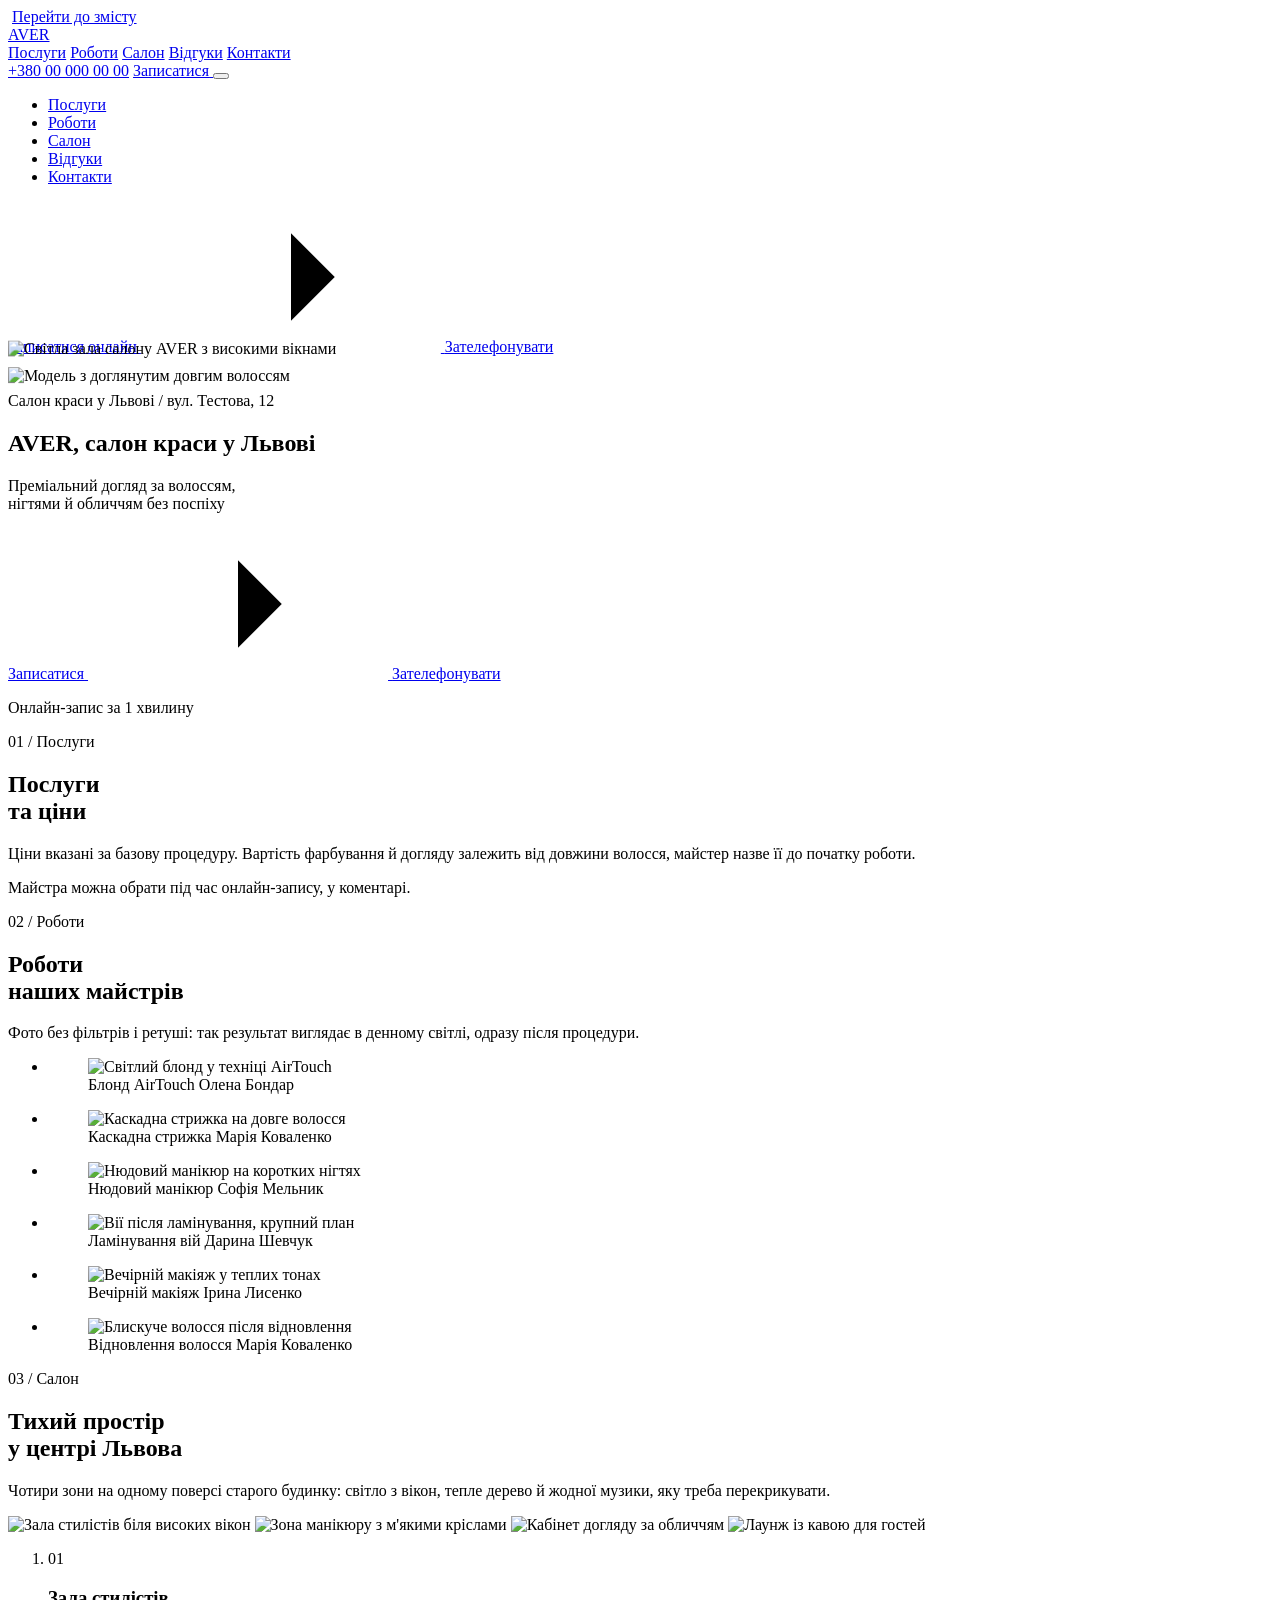
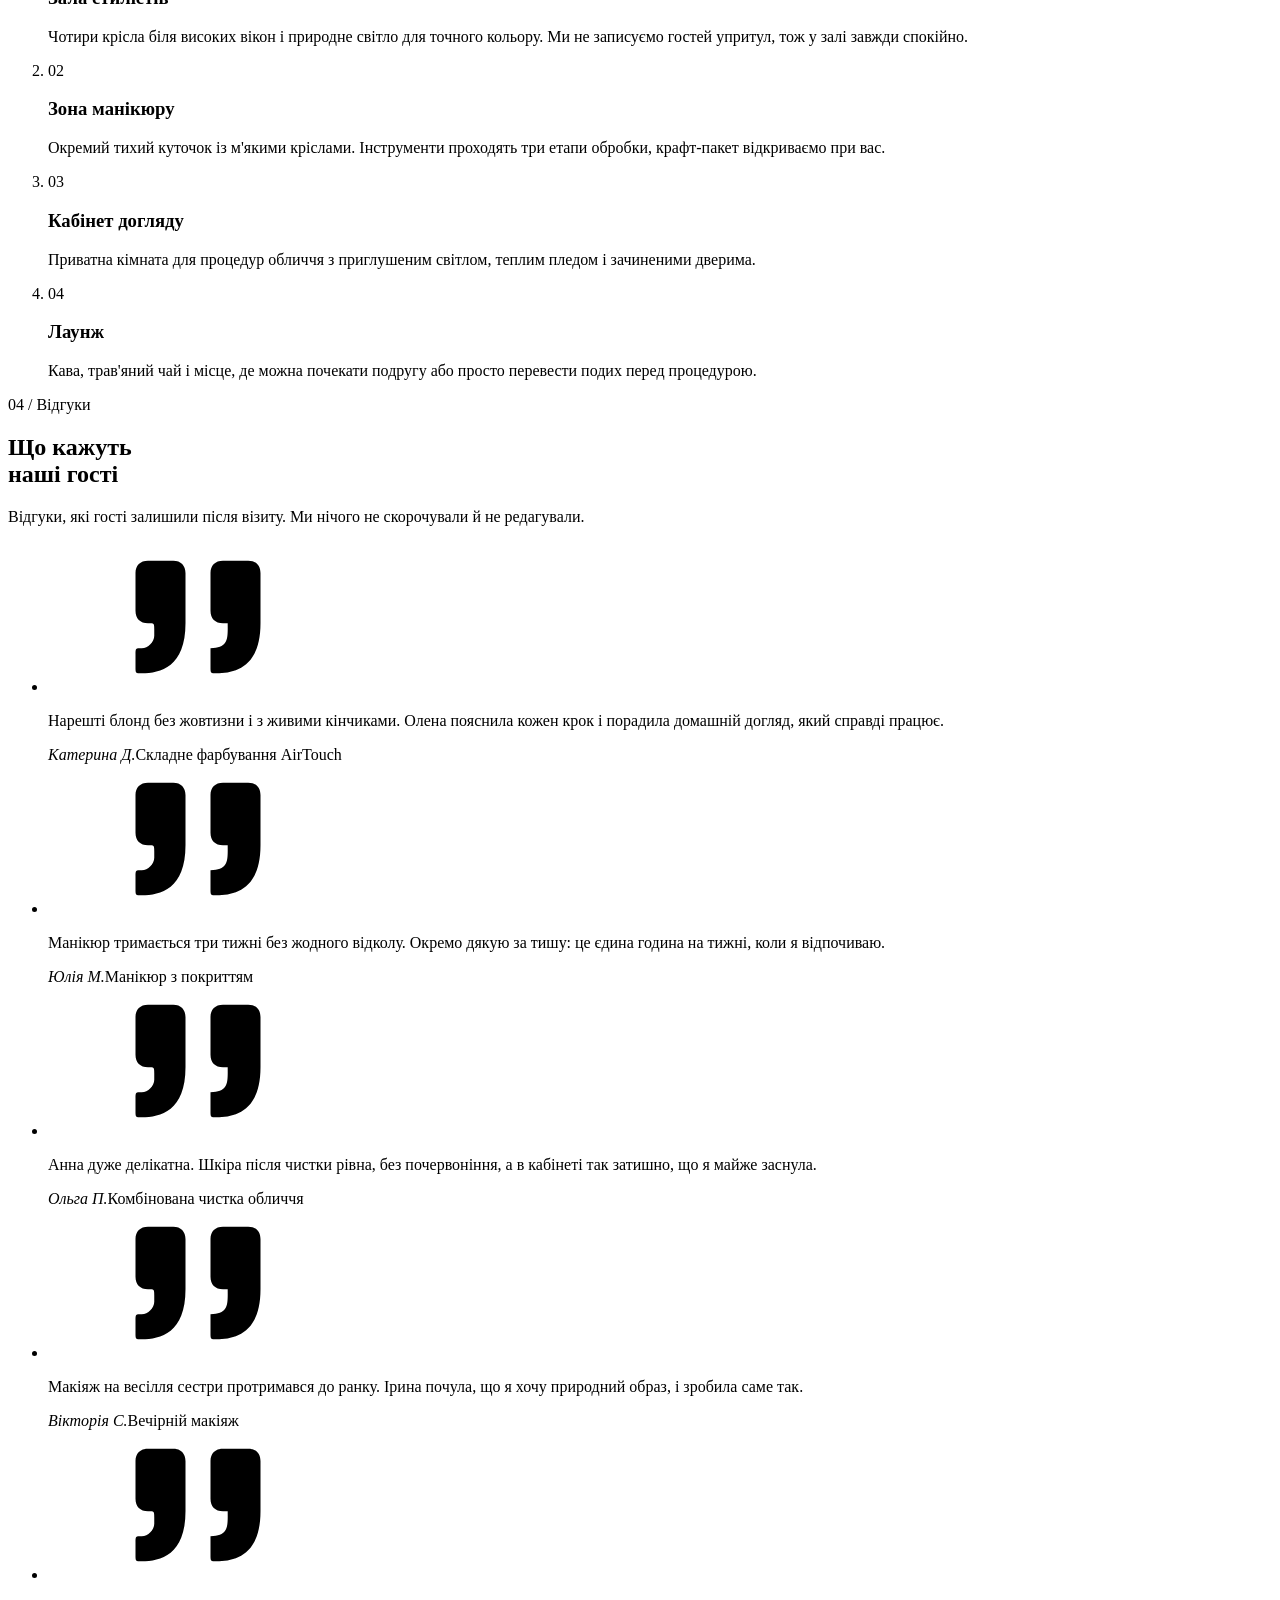
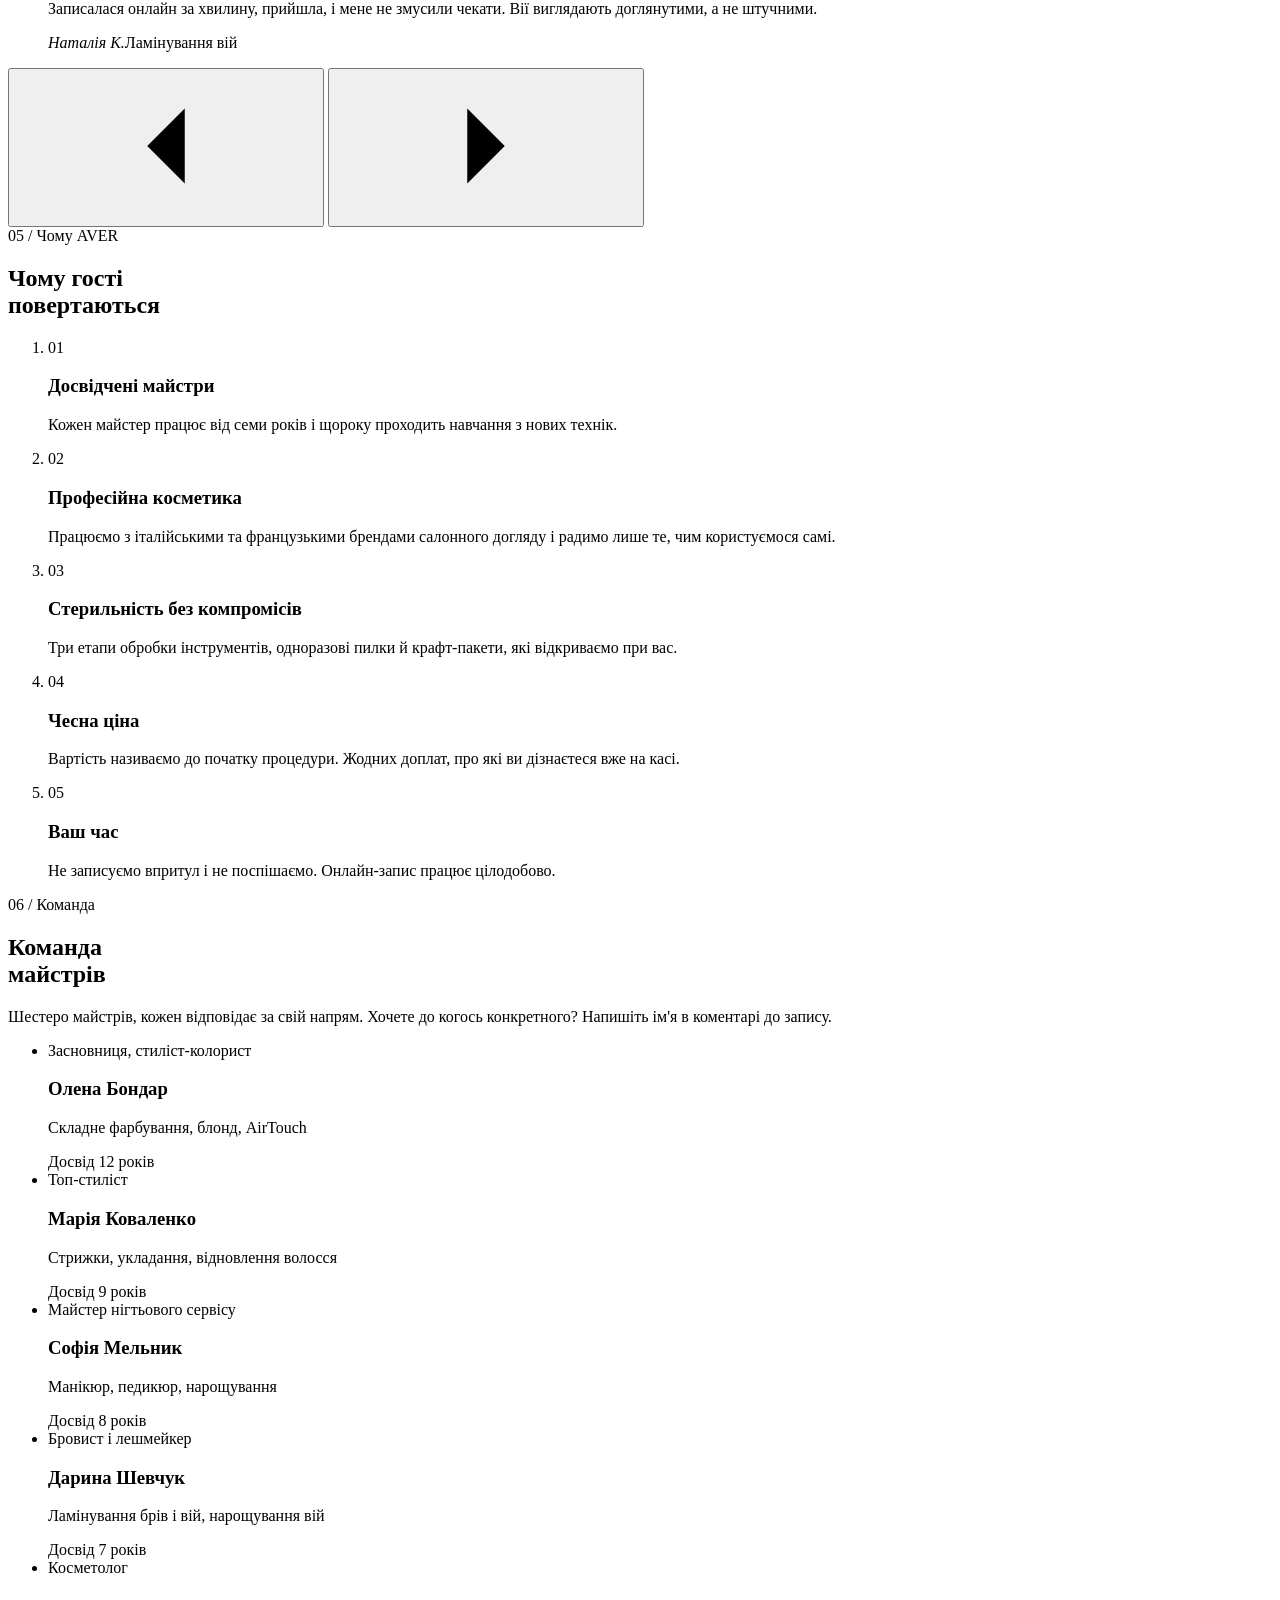
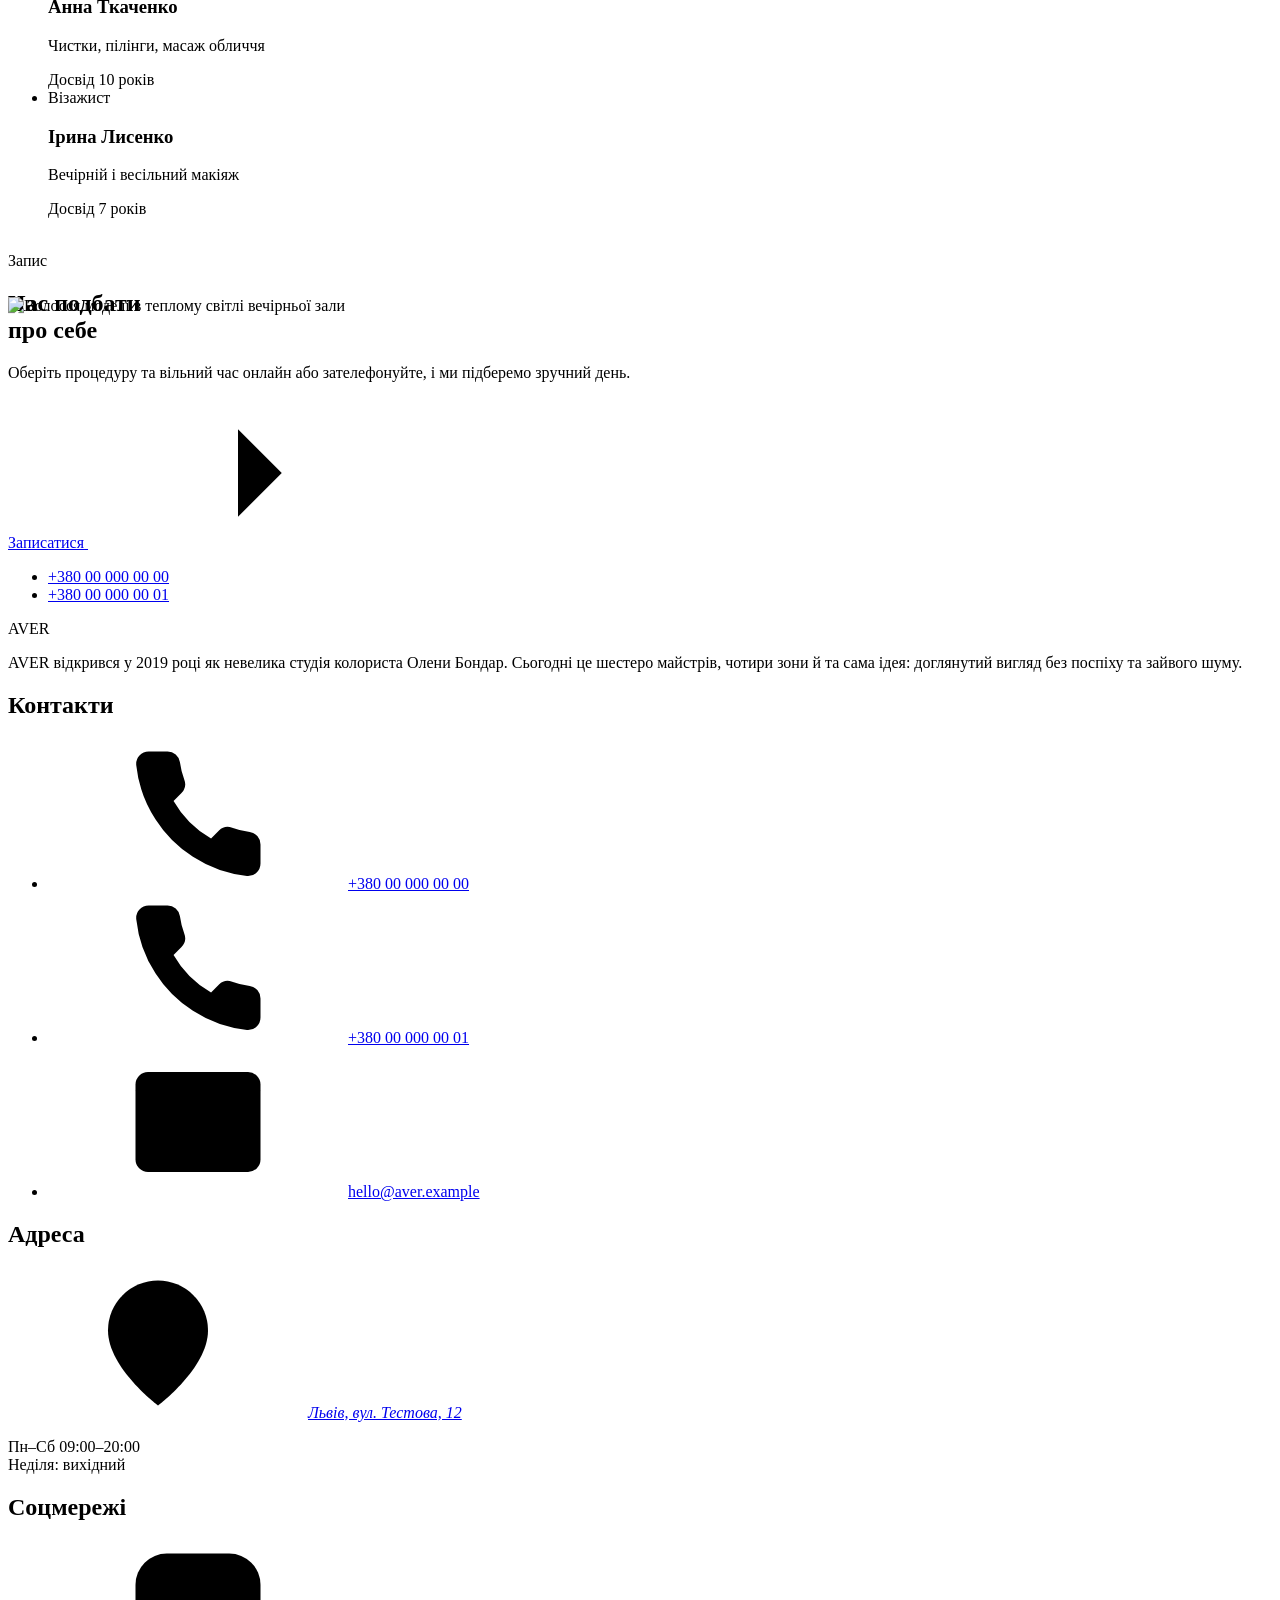
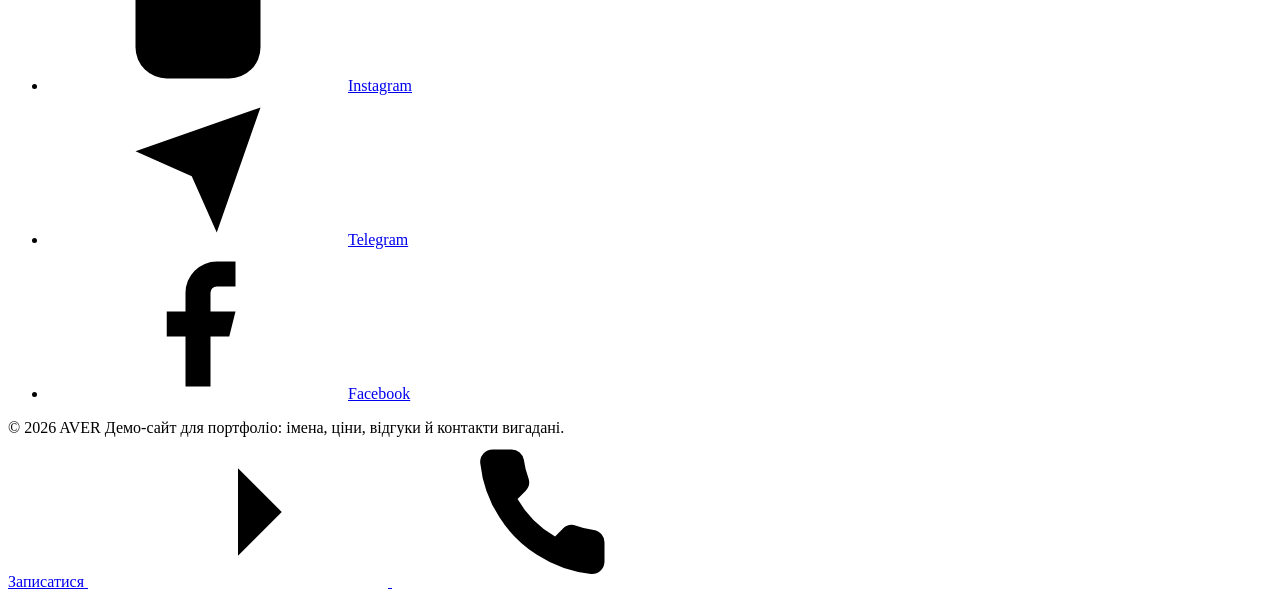
==== index.html @ b838fb09 "Головна сторінка: hero, послуги, роботи, салон, відгуки, команда, футер Co-Authored-By: Claude Opus " ====
<!doctype html>
<html lang="uk">
<head>
  <meta charset="utf-8">
  <meta name="viewport" content="width=device-width, initial-scale=1, viewport-fit=cover">
  <title>AVER: салон краси у Львові / стрижки, фарбування, манікюр</title>
  <meta name="description" content="AVER: преміальний салон краси у Львові. Стрижки, складне фарбування, манікюр, догляд за обличчям, брови й вії. Онлайн-запис за 1 хвилину.">
  <meta name="theme-color" content="#F7E6E9">

  <meta property="og:type" content="website">
  <meta property="og:locale" content="uk_UA">
  <meta property="og:site_name" content="AVER">
  <meta property="og:title" content="AVER: салон краси у Львові">
  <meta property="og:description" content="Преміальний догляд за волоссям, нігтями й обличчям без поспіху. Онлайн-запис за 1 хвилину.">
  <meta property="og:url" content="https://stailer42.github.io/aver-beauty/">
  <meta property="og:image" content="https://stailer42.github.io/aver-beauty/assets/og.png">
  <meta property="og:image:width" content="1200">
  <meta property="og:image:height" content="630">
  <meta name="twitter:card" content="summary_large_image">

  <link rel="icon" href="assets/favicon.svg" type="image/svg+xml">
  <link rel="preconnect" href="https://fonts.googleapis.com">
  <link rel="preconnect" href="https://fonts.gstatic.com" crossorigin>
  <link rel="stylesheet" href="https://fonts.googleapis.com/css2?family=Nunito:wght@300;400&amp;display=swap">
  <link rel="stylesheet" href="styles.css">

  <!-- ДЕМО: усі дані вигадані, замініть перед справжнім запуском -->
  <script type="application/ld+json">
  {
    "@context": "https://schema.org",
    "@type": "BeautySalon",
    "name": "AVER",
    "telephone": "+380000000000",
    "email": "hello@aver.example",
    "address": {
      "@type": "PostalAddress",
      "streetAddress": "вул. Тестова, 12",
      "addressLocality": "Львів",
      "addressCountry": "UA"
    },
    "openingHours": "Mo-Sa 09:00-20:00",
    "priceRange": "₴₴₴",
    "sameAs": ["https://www.instagram.com/"]
  }
  </script>

  <script src="script.js"></script>
  <script src="data.js" defer></script>
</head>
<body>
  <!-- Іконки (Lucide), використовуються через <use href="#..."> -->
  <svg width="0" height="0" class="sr-only" aria-hidden="true">
    <symbol id="i-arrow" viewBox="0 0 24 24"><path d="M5 12h14"/><path d="m12 5 7 7-7 7"/></symbol>
    <symbol id="i-arrow-up-right" viewBox="0 0 24 24"><path d="M7 7h10v10"/><path d="M7 17 17 7"/></symbol>
    <symbol id="i-chevron-left" viewBox="0 0 24 24"><path d="m15 18-6-6 6-6"/></symbol>
    <symbol id="i-chevron-right" viewBox="0 0 24 24"><path d="m9 18 6-6-6-6"/></symbol>
    <symbol id="i-phone" viewBox="0 0 24 24"><path d="M22 16.92v3a2 2 0 0 1-2.18 2 19.79 19.79 0 0 1-8.63-3.07 19.5 19.5 0 0 1-6-6 19.79 19.79 0 0 1-3.07-8.67A2 2 0 0 1 4.11 2h3a2 2 0 0 1 2 1.72 12.84 12.84 0 0 0 .7 2.81 2 2 0 0 1-.45 2.11L8.09 9.91a16 16 0 0 0 6 6l1.27-1.27a2 2 0 0 1 2.11-.45 12.84 12.84 0 0 0 2.81.7A2 2 0 0 1 22 16.92z"/></symbol>
    <symbol id="i-quote" viewBox="0 0 24 24"><path d="M3 21c3 0 7-1 7-8V5c0-1.25-.756-2.017-2-2H4c-1.25 0-2 .75-2 1.972V11c0 1.25.75 2 2 2 1 0 1 0 1 1v1c0 1-1 2-2 2s-1 .008-1 1.031V20c0 1 0 1 1 1z"/><path d="M15 21c3 0 7-1 7-8V5c0-1.25-.757-2.017-2-2h-4c-1.25 0-2 .75-2 1.972V11c0 1.25.75 2 2 2h.75c0 2.25.25 4-2.75 4v3c0 1 0 1 1 1z"/></symbol>
    <symbol id="i-instagram" viewBox="0 0 24 24"><rect width="20" height="20" x="2" y="2" rx="5" ry="5"/><path d="M16 11.37A4 4 0 1 1 12.63 8 4 4 0 0 1 16 11.37z"/><path d="M17.5 6.5h.01"/></symbol>
    <symbol id="i-send" viewBox="0 0 24 24"><path d="m22 2-7 20-4-9-9-4Z"/><path d="M22 2 11 13"/></symbol>
    <symbol id="i-facebook" viewBox="0 0 24 24"><path d="M18 2h-3a5 5 0 0 0-5 5v3H7v4h3v8h4v-8h3l1-4h-4V7a1 1 0 0 1 1-1h3z"/></symbol>
    <symbol id="i-pin" viewBox="0 0 24 24"><path d="M20 10c0 6-8 12-8 12s-8-6-8-12a8 8 0 0 1 16 0Z"/><circle cx="12" cy="10" r="3"/></symbol>
    <symbol id="i-mail" viewBox="0 0 24 24"><rect width="20" height="16" x="2" y="4" rx="2"/><path d="m22 7-8.97 5.7a1.94 1.94 0 0 1-2.06 0L2 7"/></symbol>
  </svg>

  <a class="skip-link" href="#main">Перейти до змісту</a>
  <div class="progress" aria-hidden="true"></div>

  <header class="header">
    <div class="container header__inner">
      <div class="intro intro--logo">
        <a class="logo" href="index.html" aria-label="AVER, на головну">AVER</a>
      </div>
      <nav class="nav intro intro--nav" aria-label="Головне меню">
        <a class="ulink" href="#services">Послуги</a>
        <a class="ulink" href="#works">Роботи</a>
        <a class="ulink" href="#salon">Салон</a>
        <a class="ulink" href="#reviews">Відгуки</a>
        <a class="ulink" href="#contacts">Контакти</a>
      </nav>
      <div class="header__actions intro intro--nav">
        <a class="header__phone ulink" href="tel:+380000000000">+380&nbsp;00&nbsp;000&nbsp;00&nbsp;00</a>
        <a class="btn btn--solid btn--sm" href="booking.html" data-nav>
          <span class="btn__fill"></span><span class="btn__label">Записатися</span>
        </a>
        <button class="burger" type="button" aria-expanded="false" aria-controls="menu" aria-label="Відкрити меню"><span></span><span></span></button>
      </div>
    </div>
  </header>

  <div class="menu" id="menu">
    <ul class="menu__list">
      <li><a href="#services">Послуги</a></li>
      <li><a href="#works">Роботи</a></li>
      <li><a href="#salon">Салон</a></li>
      <li><a href="#reviews">Відгуки</a></li>
      <li><a href="#contacts">Контакти</a></li>
    </ul>
    <div class="menu__foot">
      <a class="btn btn--solid" href="booking.html" data-nav>
        <span class="btn__fill"></span><span class="btn__label">Записатися онлайн</span>
        <svg class="icon icon--arrow" aria-hidden="true"><use href="#i-arrow"/></svg>
      </a>
      <a class="btn btn--ghost" href="tel:+380000000000">
        <span class="btn__fill"></span><span class="btn__label">Зателефонувати</span>
      </a>
    </div>
  </div>

  <main id="main">
    <!-- 1. ПЕРШИЙ ЕКРАН -->
    <section class="hero" aria-label="AVER, салон краси у Львові">
      <div class="hero__layer" data-parallax="0.18">
        <!-- ФОТО: інтер'єр салону, 1920×1080, замінити assets/ph/hero-interior.svg -->
        <img class="hero__interior photo" src="assets/ph/hero-interior.svg" alt="Світла зала салону AVER з високими вікнами" width="1920" height="1080" fetchpriority="high">
      </div>
      <div class="hero__model" data-parallax="0.08">
        <!-- ФОТО: модель з доглянутим волоссям, 1200×1600 вертикаль, замінити assets/ph/hero-model.svg -->
        <img class="photo" src="assets/ph/hero-model.svg" alt="Модель з доглянутим довгим волоссям" width="1200" height="1600" fetchpriority="high">
      </div>
      <div class="hero__veil" aria-hidden="true"></div>

      <div class="container hero__content">
        <span class="label intro intro--label">Салон краси у&nbsp;Львові / вул.&nbsp;Тестова,&nbsp;12</span>
        <h1 class="hero__title intro intro--title">AVER<span class="sr-only">, салон краси у Львові</span></h1>
        <p class="hero__sub intro intro--sub">Преміальний догляд за&nbsp;волоссям,<br>нігтями й&nbsp;обличчям без&nbsp;поспіху</p>
        <div class="intro intro--cta">
          <div class="hero__cta">
            <a class="btn btn--solid" href="booking.html" data-nav>
              <span class="btn__fill"></span><span class="btn__label">Записатися</span>
              <svg class="icon icon--arrow" aria-hidden="true"><use href="#i-arrow"/></svg>
            </a>
            <a class="btn btn--ghost" href="tel:+380000000000">
              <span class="btn__fill"></span><span class="btn__label">Зателефонувати</span>
            </a>
          </div>
          <p class="hero__note">Онлайн-запис за&nbsp;1&nbsp;хвилину</p>
        </div>
      </div>
    </section>

    <!-- 2. ПОСЛУГИ Й ЦІНИ (список генерується з data.js) -->
    <section class="section" id="services" aria-labelledby="services-title">
      <div class="container">
        <div class="section__head">
          <div class="rise">
            <span class="label">01 / Послуги</span>
            <h2 id="services-title">Послуги<br>та&nbsp;ціни</h2>
          </div>
          <p class="rise d1">Ціни вказані за&nbsp;базову процедуру. Вартість фарбування й&nbsp;догляду залежить від&nbsp;довжини волосся, майстер назве її до&nbsp;початку роботи.</p>
        </div>
        <div class="tabs rise" role="tablist" aria-label="Категорії послуг" data-services-tabs></div>
        <div class="rise d1" data-services-panels></div>
        <noscript><p>Щоб побачити перелік послуг, увімкніть JavaScript або зателефонуйте нам.</p></noscript>
        <p class="services__note">Майстра можна обрати під&nbsp;час онлайн-запису, у&nbsp;коментарі.</p>
      </div>
    </section>

    <!-- 3. ПРИКЛАДИ РОБІТ -->
    <section class="section surface-pink" id="works" aria-labelledby="works-title">
      <div class="container">
        <div class="section__head">
          <div class="rise">
            <span class="label">02 / Роботи</span>
            <h2 id="works-title">Роботи<br>наших майстрів</h2>
          </div>
          <p class="rise d1">Фото без&nbsp;фільтрів і&nbsp;ретуші: так результат виглядає в&nbsp;денному світлі, одразу після процедури.</p>
        </div>
        <!-- ФОТО: 6 робіт, 1080×1350 (4:5), замінити assets/ph/work-1..6.svg -->
        <ul class="works">
          <li class="rise"><figure class="work"><div class="work__img"><img class="photo" src="assets/ph/work-1.svg" alt="Світлий блонд у техніці AirTouch" width="1080" height="1350" loading="lazy"></div><figcaption>Блонд AirTouch <span class="work__who">Олена&nbsp;Бондар</span></figcaption></figure></li>
          <li class="rise d1"><figure class="work"><div class="work__img"><img class="photo" src="assets/ph/work-2.svg" alt="Каскадна стрижка на довге волосся" width="1080" height="1350" loading="lazy"></div><figcaption>Каскадна стрижка <span class="work__who">Марія&nbsp;Коваленко</span></figcaption></figure></li>
          <li class="rise d2"><figure class="work"><div class="work__img"><img class="photo" src="assets/ph/work-3.svg" alt="Нюдовий манікюр на коротких нігтях" width="1080" height="1350" loading="lazy"></div><figcaption>Нюдовий манікюр <span class="work__who">Софія&nbsp;Мельник</span></figcaption></figure></li>
          <li class="rise"><figure class="work"><div class="work__img"><img class="photo" src="assets/ph/work-4.svg" alt="Вії після ламінування, крупний план" width="1080" height="1350" loading="lazy"></div><figcaption>Ламінування вій <span class="work__who">Дарина&nbsp;Шевчук</span></figcaption></figure></li>
          <li class="rise d1"><figure class="work"><div class="work__img"><img class="photo" src="assets/ph/work-5.svg" alt="Вечірній макіяж у теплих тонах" width="1080" height="1350" loading="lazy"></div><figcaption>Вечірній макіяж <span class="work__who">Ірина&nbsp;Лисенко</span></figcaption></figure></li>
          <li class="rise d2"><figure class="work"><div class="work__img"><img class="photo" src="assets/ph/work-6.svg" alt="Блискуче волосся після відновлення" width="1080" height="1350" loading="lazy"></div><figcaption>Відновлення волосся <span class="work__who">Марія&nbsp;Коваленко</span></figcaption></figure></li>
        </ul>
      </div>
    </section>

    <!-- 4. САЛОН: фото змінюються під час скролу -->
    <section class="section" id="salon" aria-labelledby="salon-title">
      <div class="container">
        <div class="section__head">
          <div class="rise">
            <span class="label">03 / Салон</span>
            <h2 id="salon-title">Тихий простір<br>у&nbsp;центрі Львова</h2>
          </div>
          <p class="rise d1">Чотири зони на&nbsp;одному поверсі старого будинку: світло з&nbsp;вікон, тепле дерево й&nbsp;жодної музики, яку треба перекрикувати.</p>
        </div>

        <div class="salon__wrap">
          <!-- ФОТО: 4 фото інтер'єру, 1200×1500 (4:5), замінити assets/ph/salon-1..4.svg -->
          <div class="salon__stage">
            <img class="photo is-active" data-salon-img src="assets/ph/salon-1.svg" alt="Зала стилістів біля високих вікон" width="1200" height="1500">
            <img class="photo" data-salon-img src="assets/ph/salon-2.svg" alt="Зона манікюру з м'якими кріслами" width="1200" height="1500" loading="lazy">
            <img class="photo" data-salon-img src="assets/ph/salon-3.svg" alt="Кабінет догляду за обличчям" width="1200" height="1500" loading="lazy">
            <img class="photo" data-salon-img src="assets/ph/salon-4.svg" alt="Лаунж із кавою для гостей" width="1200" height="1500" loading="lazy">
          </div>
          <ol class="salon__steps">
            <li class="salon__step is-active" data-salon-step="0">
              <span class="salon__num">01</span>
              <h3>Зала стилістів</h3>
              <p>Чотири крісла біля високих вікон і&nbsp;природне світло для&nbsp;точного кольору. Ми не&nbsp;записуємо гостей упритул, тож у&nbsp;залі завжди спокійно.</p>
            </li>
            <li class="salon__step" data-salon-step="1">
              <span class="salon__num">02</span>
              <h3>Зона манікюру</h3>
              <p>Окремий тихий куточок із&nbsp;м'якими кріслами. Інструменти проходять три етапи обробки, крафт-пакет відкриваємо при&nbsp;вас.</p>
            </li>
            <li class="salon__step" data-salon-step="2">
              <span class="salon__num">03</span>
              <h3>Кабінет догляду</h3>
              <p>Приватна кімната для&nbsp;процедур обличчя з&nbsp;приглушеним світлом, теплим пледом і&nbsp;зачиненими дверима.</p>
            </li>
            <li class="salon__step" data-salon-step="3">
              <span class="salon__num">04</span>
              <h3>Лаунж</h3>
              <p>Кава, трав'яний чай і&nbsp;місце, де можна почекати подругу або просто перевести подих перед процедурою.</p>
            </li>
          </ol>
        </div>
      </div>
    </section>

    <!-- 5. ВІДГУКИ (вигадані, демо) -->
    <section class="section" id="reviews" aria-labelledby="reviews-title">
      <div class="container">
        <div class="section__head">
          <div class="rise">
            <span class="label">04 / Відгуки</span>
            <h2 id="reviews-title">Що кажуть<br>наші гості</h2>
          </div>
          <p class="rise d1">Відгуки, які гості залишили після візиту. Ми нічого не&nbsp;скорочували й&nbsp;не&nbsp;редагували.</p>
        </div>

        <ul class="reviews__track rise" tabindex="0" aria-label="Відгуки клієнтів, гортайте вбік" data-reviews>
          <li class="review">
            <svg class="icon review__quote" aria-hidden="true"><use href="#i-quote"/></svg>
            <p>Нарешті блонд без&nbsp;жовтизни і&nbsp;з&nbsp;живими кінчиками. Олена пояснила кожен крок і&nbsp;порадила домашній догляд, який справді працює.</p>
            <footer><cite>Катерина Д.</cite><span class="muted">Складне фарбування AirTouch</span></footer>
          </li>
          <li class="review">
            <svg class="icon review__quote" aria-hidden="true"><use href="#i-quote"/></svg>
            <p>Манікюр тримається три тижні без&nbsp;жодного відколу. Окремо дякую за&nbsp;тишу: це єдина година на&nbsp;тижні, коли я&nbsp;відпочиваю.</p>
            <footer><cite>Юлія М.</cite><span class="muted">Манікюр з&nbsp;покриттям</span></footer>
          </li>
          <li class="review">
            <svg class="icon review__quote" aria-hidden="true"><use href="#i-quote"/></svg>
            <p>Анна дуже делікатна. Шкіра після чистки рівна, без&nbsp;почервоніння, а&nbsp;в&nbsp;кабінеті так затишно, що я&nbsp;майже заснула.</p>
            <footer><cite>Ольга П.</cite><span class="muted">Комбінована чистка обличчя</span></footer>
          </li>
          <li class="review">
            <svg class="icon review__quote" aria-hidden="true"><use href="#i-quote"/></svg>
            <p>Макіяж на&nbsp;весілля сестри протримався до&nbsp;ранку. Ірина почула, що я&nbsp;хочу природний образ, і&nbsp;зробила саме так.</p>
            <footer><cite>Вікторія С.</cite><span class="muted">Вечірній макіяж</span></footer>
          </li>
          <li class="review">
            <svg class="icon review__quote" aria-hidden="true"><use href="#i-quote"/></svg>
            <p>Записалася онлайн за&nbsp;хвилину, прийшла, і&nbsp;мене не&nbsp;змусили чекати. Вії виглядають доглянутими, а&nbsp;не&nbsp;штучними.</p>
            <footer><cite>Наталія К.</cite><span class="muted">Ламінування вій</span></footer>
          </li>
        </ul>
        <div class="reviews__ctrl">
          <button class="round-btn" type="button" data-dir="prev" aria-label="Попередній відгук"><svg class="icon" aria-hidden="true"><use href="#i-chevron-left"/></svg></button>
          <button class="round-btn" type="button" data-dir="next" aria-label="Наступний відгук"><svg class="icon" aria-hidden="true"><use href="#i-chevron-right"/></svg></button>
        </div>
      </div>
    </section>

    <!-- 6. ЧОМУ AVER -->
    <section class="section surface-pink" id="why" aria-labelledby="why-title">
      <div class="container">
        <div class="section__head">
          <div class="rise">
            <span class="label">05 / Чому AVER</span>
            <h2 id="why-title">Чому гості<br>повертаються</h2>
          </div>
        </div>
        <ol class="why">
          <li class="why__item rise">
            <span class="why__num" aria-hidden="true">01</span>
            <h3>Досвідчені майстри</h3>
            <p>Кожен майстер працює від&nbsp;семи років і&nbsp;щороку проходить навчання з&nbsp;нових технік.</p>
          </li>
          <li class="why__item rise">
            <span class="why__num" aria-hidden="true">02</span>
            <h3>Професійна косметика</h3>
            <p>Працюємо з&nbsp;італійськими та&nbsp;французькими брендами салонного догляду і&nbsp;радимо лише те, чим користуємося самі.</p>
          </li>
          <li class="why__item rise">
            <span class="why__num" aria-hidden="true">03</span>
            <h3>Стерильність без&nbsp;компромісів</h3>
            <p>Три етапи обробки інструментів, одноразові пилки й&nbsp;крафт-пакети, які відкриваємо при&nbsp;вас.</p>
          </li>
          <li class="why__item rise">
            <span class="why__num" aria-hidden="true">04</span>
            <h3>Чесна ціна</h3>
            <p>Вартість називаємо до&nbsp;початку процедури. Жодних доплат, про&nbsp;які ви дізнаєтеся вже на&nbsp;касі.</p>
          </li>
          <li class="why__item rise">
            <span class="why__num" aria-hidden="true">05</span>
            <h3>Ваш час</h3>
            <p>Не&nbsp;записуємо впритул і&nbsp;не&nbsp;поспішаємо. Онлайн-запис працює цілодобово.</p>
          </li>
        </ol>
      </div>
    </section>

    <!-- 7. КОМАНДА -->
    <section class="section" id="team" aria-labelledby="team-title">
      <div class="container">
        <div class="section__head">
          <div class="rise">
            <span class="label">06 / Команда</span>
            <h2 id="team-title">Команда<br>майстрів</h2>
          </div>
          <p class="rise d1">Шестеро майстрів, кожен відповідає за&nbsp;свій напрям. Хочете до&nbsp;когось конкретного? Напишіть ім'я в&nbsp;коментарі до&nbsp;запису.</p>
        </div>
        <ul class="team">
          <li class="member rise">
            <span class="label">Засновниця, стиліст-колорист</span>
            <h3>Олена Бондар</h3>
            <p class="muted">Складне фарбування, блонд, AirTouch</p>
            <span class="member__meta">Досвід 12&nbsp;років</span>
          </li>
          <li class="member rise d1">
            <span class="label">Топ-стиліст</span>
            <h3>Марія Коваленко</h3>
            <p class="muted">Стрижки, укладання, відновлення волосся</p>
            <span class="member__meta">Досвід 9&nbsp;років</span>
          </li>
          <li class="member rise d2">
            <span class="label">Майстер нігтьового сервісу</span>
            <h3>Софія Мельник</h3>
            <p class="muted">Манікюр, педикюр, нарощування</p>
            <span class="member__meta">Досвід 8&nbsp;років</span>
          </li>
          <li class="member rise">
            <span class="label">Бровист і&nbsp;лешмейкер</span>
            <h3>Дарина Шевчук</h3>
            <p class="muted">Ламінування брів і&nbsp;вій, нарощування вій</p>
            <span class="member__meta">Досвід 7&nbsp;років</span>
          </li>
          <li class="member rise d1">
            <span class="label">Косметолог</span>
            <h3>Анна Ткаченко</h3>
            <p class="muted">Чистки, пілінги, масаж обличчя</p>
            <span class="member__meta">Досвід 10&nbsp;років</span>
          </li>
          <li class="member rise d2">
            <span class="label">Візажист</span>
            <h3>Ірина Лисенко</h3>
            <p class="muted">Вечірній і&nbsp;весільний макіяж</p>
            <span class="member__meta">Досвід 7&nbsp;років</span>
          </li>
        </ul>
      </div>
    </section>

    <!-- 8. ФІНАЛЬНИЙ ЗАКЛИК -->
    <section class="cta" aria-labelledby="cta-title">
      <div class="cta__layer" data-parallax="0.1">
        <!-- ФОТО: атмосферне фото, 1920×1080, замінити assets/ph/cta.svg -->
        <img class="photo" src="assets/ph/cta.svg" alt="Волосся моделі в теплому світлі вечірньої зали" width="1920" height="1080" loading="lazy">
      </div>
      <div class="hero__veil" aria-hidden="true"></div>
      <div class="container cta__content">
        <span class="label rise">Запис</span>
        <h2 class="rise" id="cta-title">Час подбати<br>про&nbsp;себе</h2>
        <p class="rise d1">Оберіть процедуру та&nbsp;вільний час онлайн або&nbsp;зателефонуйте, і&nbsp;ми підберемо зручний день.</p>
        <div class="cta__actions rise d2">
          <a class="btn btn--solid" href="booking.html" data-nav>
            <span class="btn__fill"></span><span class="btn__label">Записатися</span>
            <svg class="icon icon--arrow" aria-hidden="true"><use href="#i-arrow"/></svg>
          </a>
        </div>
        <ul class="phones rise d3">
          <li><a class="ulink" href="tel:+380000000000">+380&nbsp;00&nbsp;000&nbsp;00&nbsp;00</a></li>
          <li><a class="ulink" href="tel:+380000000001">+380&nbsp;00&nbsp;000&nbsp;00&nbsp;01</a></li>
        </ul>
      </div>
    </section>
  </main>

  <!-- 9. ФУТЕР -->
  <footer class="footer surface-pink" id="contacts">
    <div class="container">
      <div class="footer__grid">
        <div class="footer__brand">
          <span class="label">AVER</span>
          <p>AVER відкрився у&nbsp;2019&nbsp;році як&nbsp;невелика студія колориста Олени Бондар. Сьогодні це шестеро майстрів, чотири зони й&nbsp;та&nbsp;сама ідея: доглянутий вигляд без&nbsp;поспіху та&nbsp;зайвого шуму.</p>
        </div>
        <div>
          <h2>Контакти</h2>
          <ul>
            <li><a class="ulink" href="tel:+380000000000"><svg class="icon" aria-hidden="true"><use href="#i-phone"/></svg>+380&nbsp;00&nbsp;000&nbsp;00&nbsp;00</a></li>
            <li><a class="ulink" href="tel:+380000000001"><svg class="icon" aria-hidden="true"><use href="#i-phone"/></svg>+380&nbsp;00&nbsp;000&nbsp;00&nbsp;01</a></li>
            <li><a class="ulink" href="mailto:hello@aver.example"><svg class="icon" aria-hidden="true"><use href="#i-mail"/></svg>hello@aver.example</a></li>
          </ul>
        </div>
        <div>
          <h2>Адреса</h2>
          <address>
            <a class="ulink" href="https://www.google.com/maps/search/?api=1&amp;query=%D0%9B%D1%8C%D0%B2%D1%96%D0%B2" target="_blank" rel="noopener"><svg class="icon" aria-hidden="true"><use href="#i-pin"/></svg>Львів, вул.&nbsp;Тестова,&nbsp;12</a>
          </address>
          <p class="muted">Пн–Сб 09:00–20:00<br>Неділя: вихідний</p>
        </div>
        <div>
          <h2>Соцмережі</h2>
          <ul>
            <li><a class="ulink" href="https://www.instagram.com/" target="_blank" rel="noopener"><svg class="icon" aria-hidden="true"><use href="#i-instagram"/></svg>Instagram</a></li>
            <li><a class="ulink" href="https://t.me/" target="_blank" rel="noopener"><svg class="icon" aria-hidden="true"><use href="#i-send"/></svg>Telegram</a></li>
            <li><a class="ulink" href="https://www.facebook.com/" target="_blank" rel="noopener"><svg class="icon" aria-hidden="true"><use href="#i-facebook"/></svg>Facebook</a></li>
          </ul>
        </div>
      </div>
      <div class="footer__bottom">
        <span>© 2026 AVER</span>
        <span>Демо-сайт для&nbsp;портфоліо: імена, ціни, відгуки й&nbsp;контакти вигадані.</span>
      </div>
    </div>
  </footer>

  <div class="mbar" aria-hidden="true" data-mbar>
    <a class="btn btn--solid" href="booking.html" data-nav tabindex="-1">
      <span class="btn__fill"></span><span class="btn__label">Записатися</span>
      <svg class="icon icon--arrow" aria-hidden="true"><use href="#i-arrow"/></svg>
    </a>
    <a class="btn btn--ghost" href="tel:+380000000000" aria-label="Зателефонувати" tabindex="-1">
      <span class="btn__fill"></span><svg class="icon" aria-hidden="true"><use href="#i-phone"/></svg>
    </a>
  </div>

  <div class="curtain" aria-hidden="true"></div>
</body>
</html>
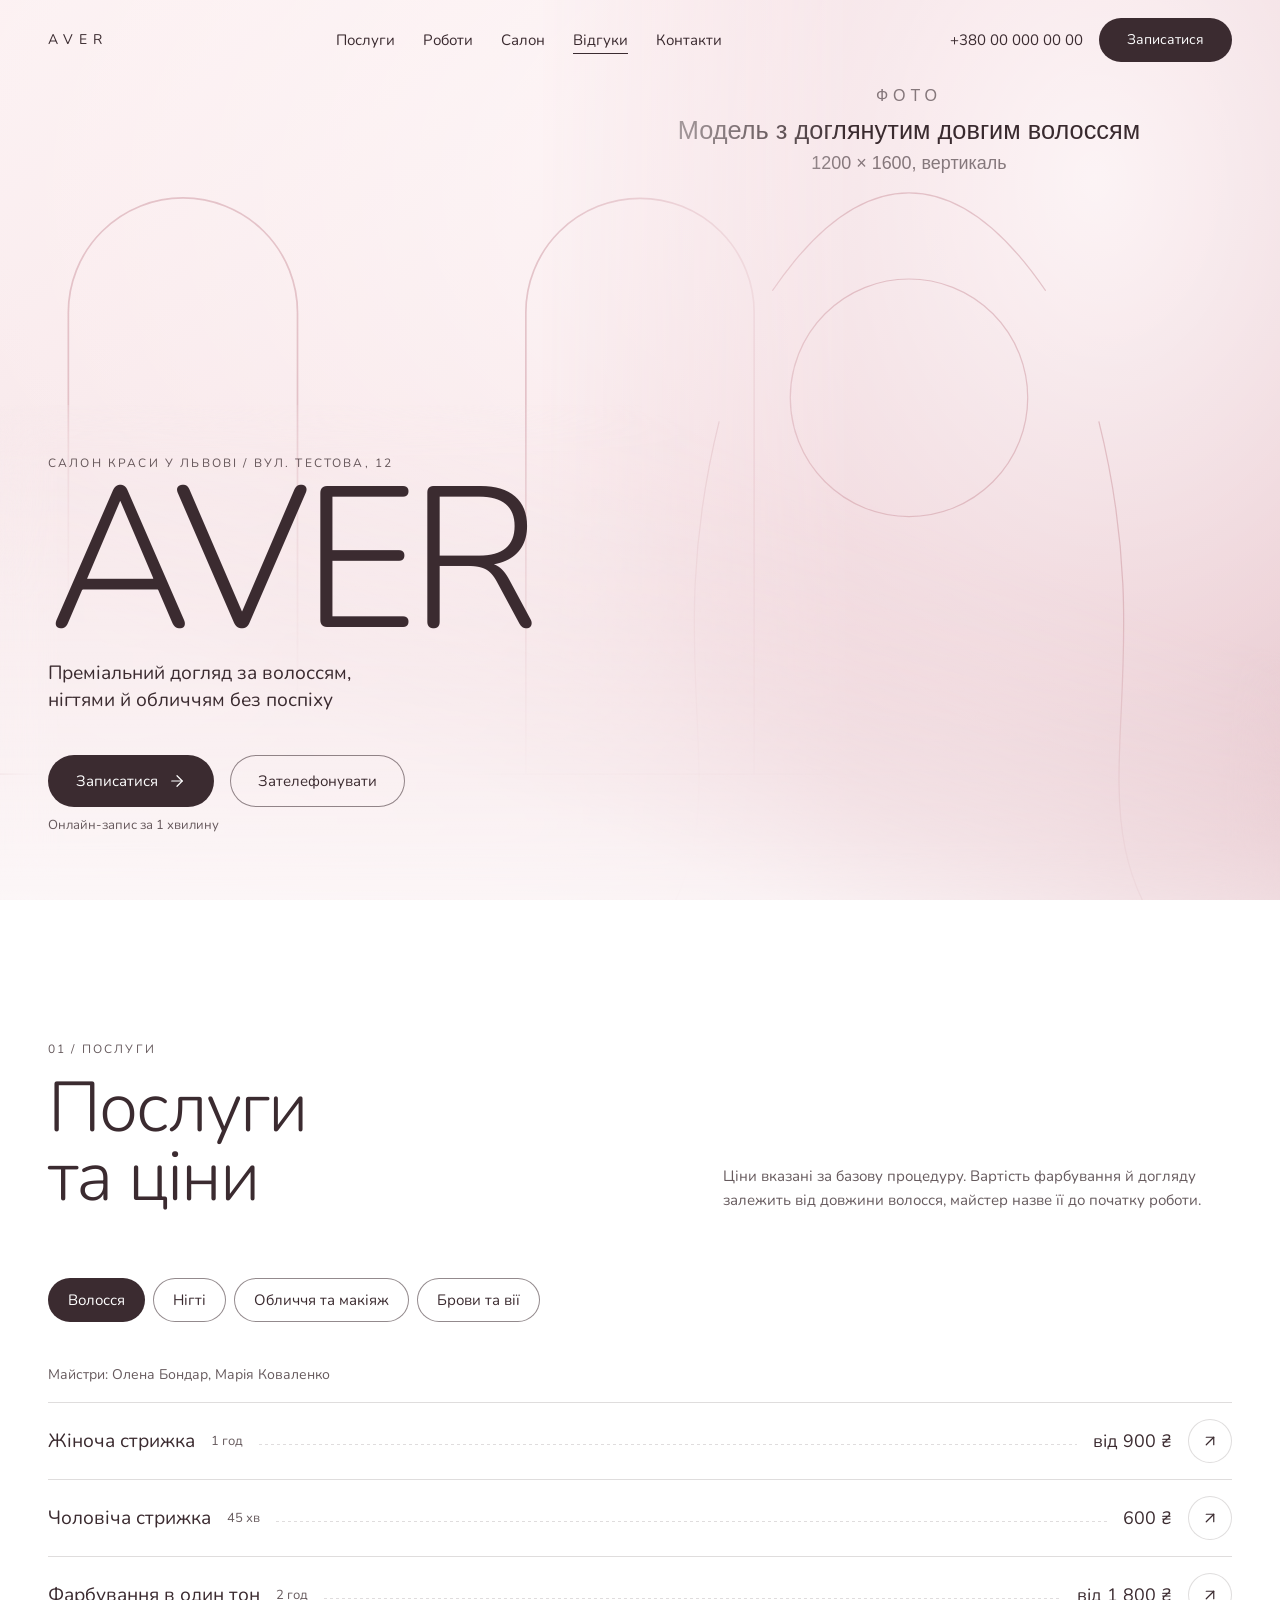
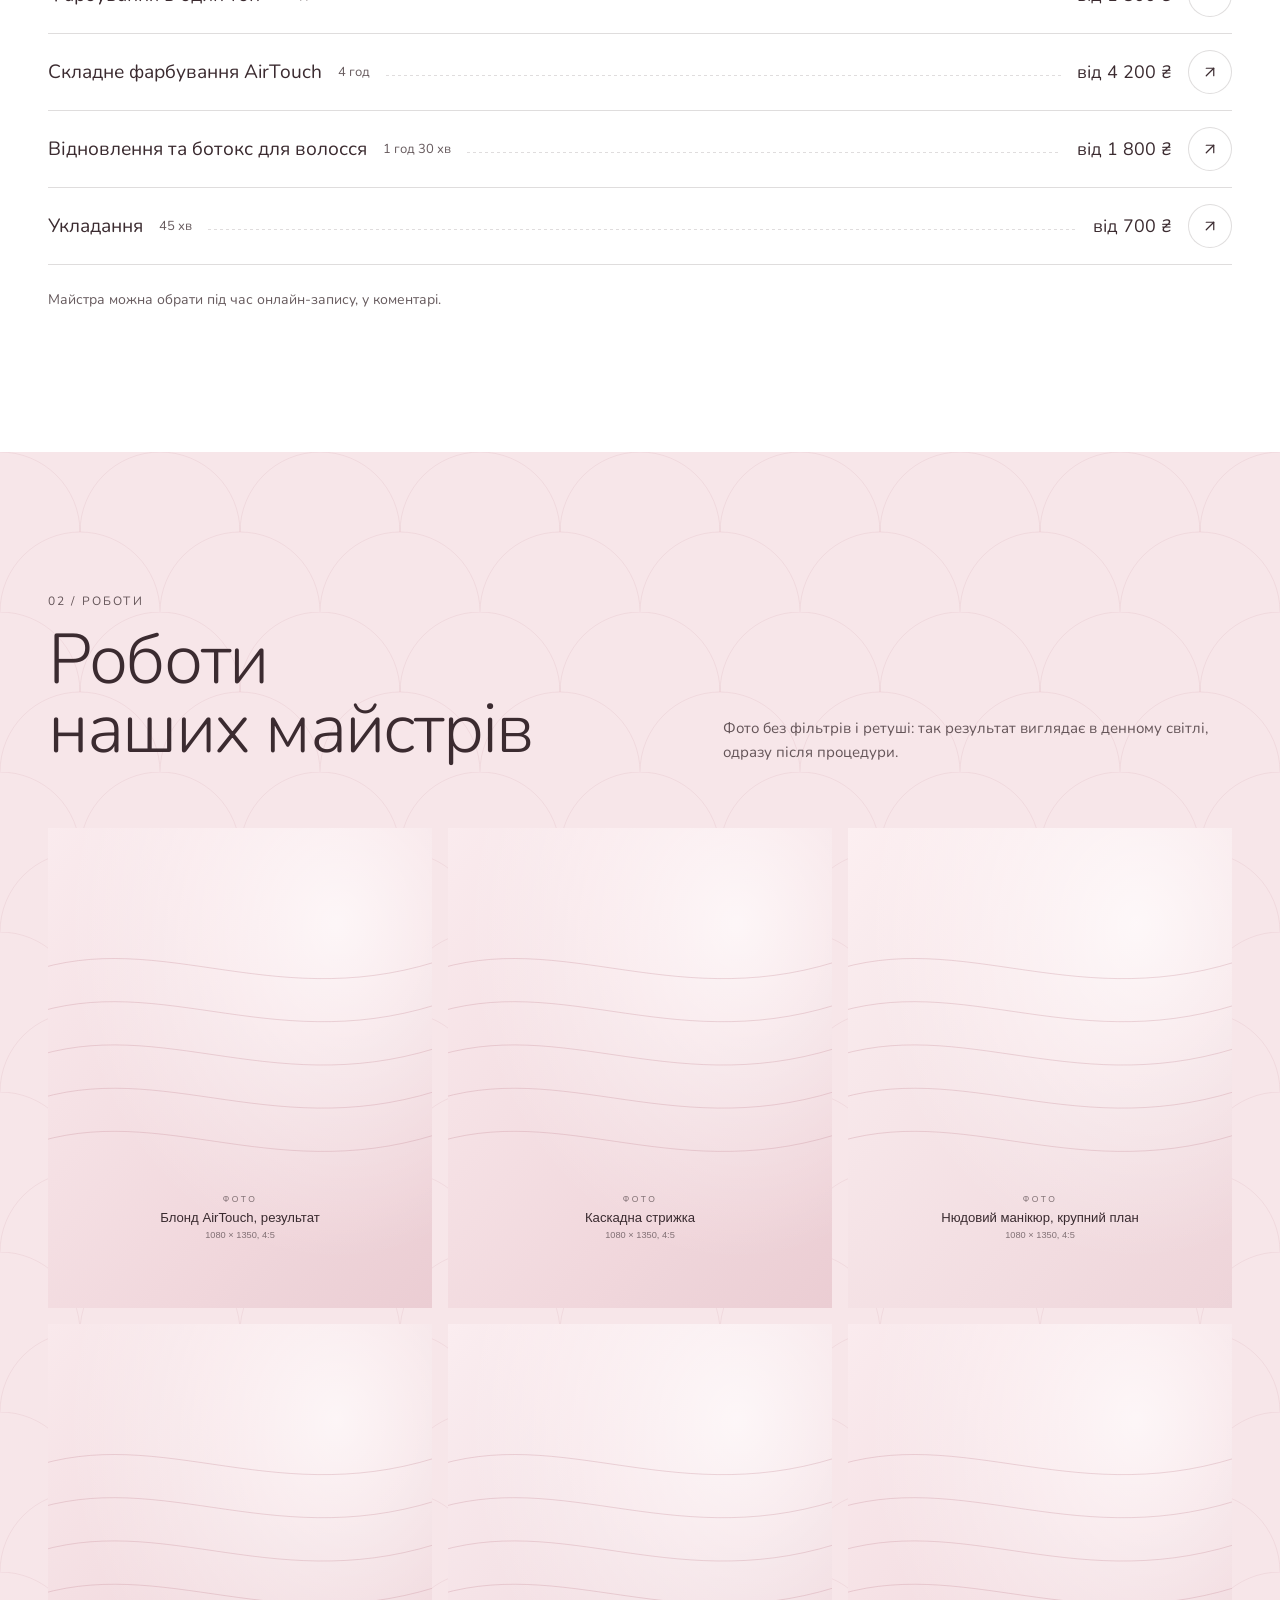
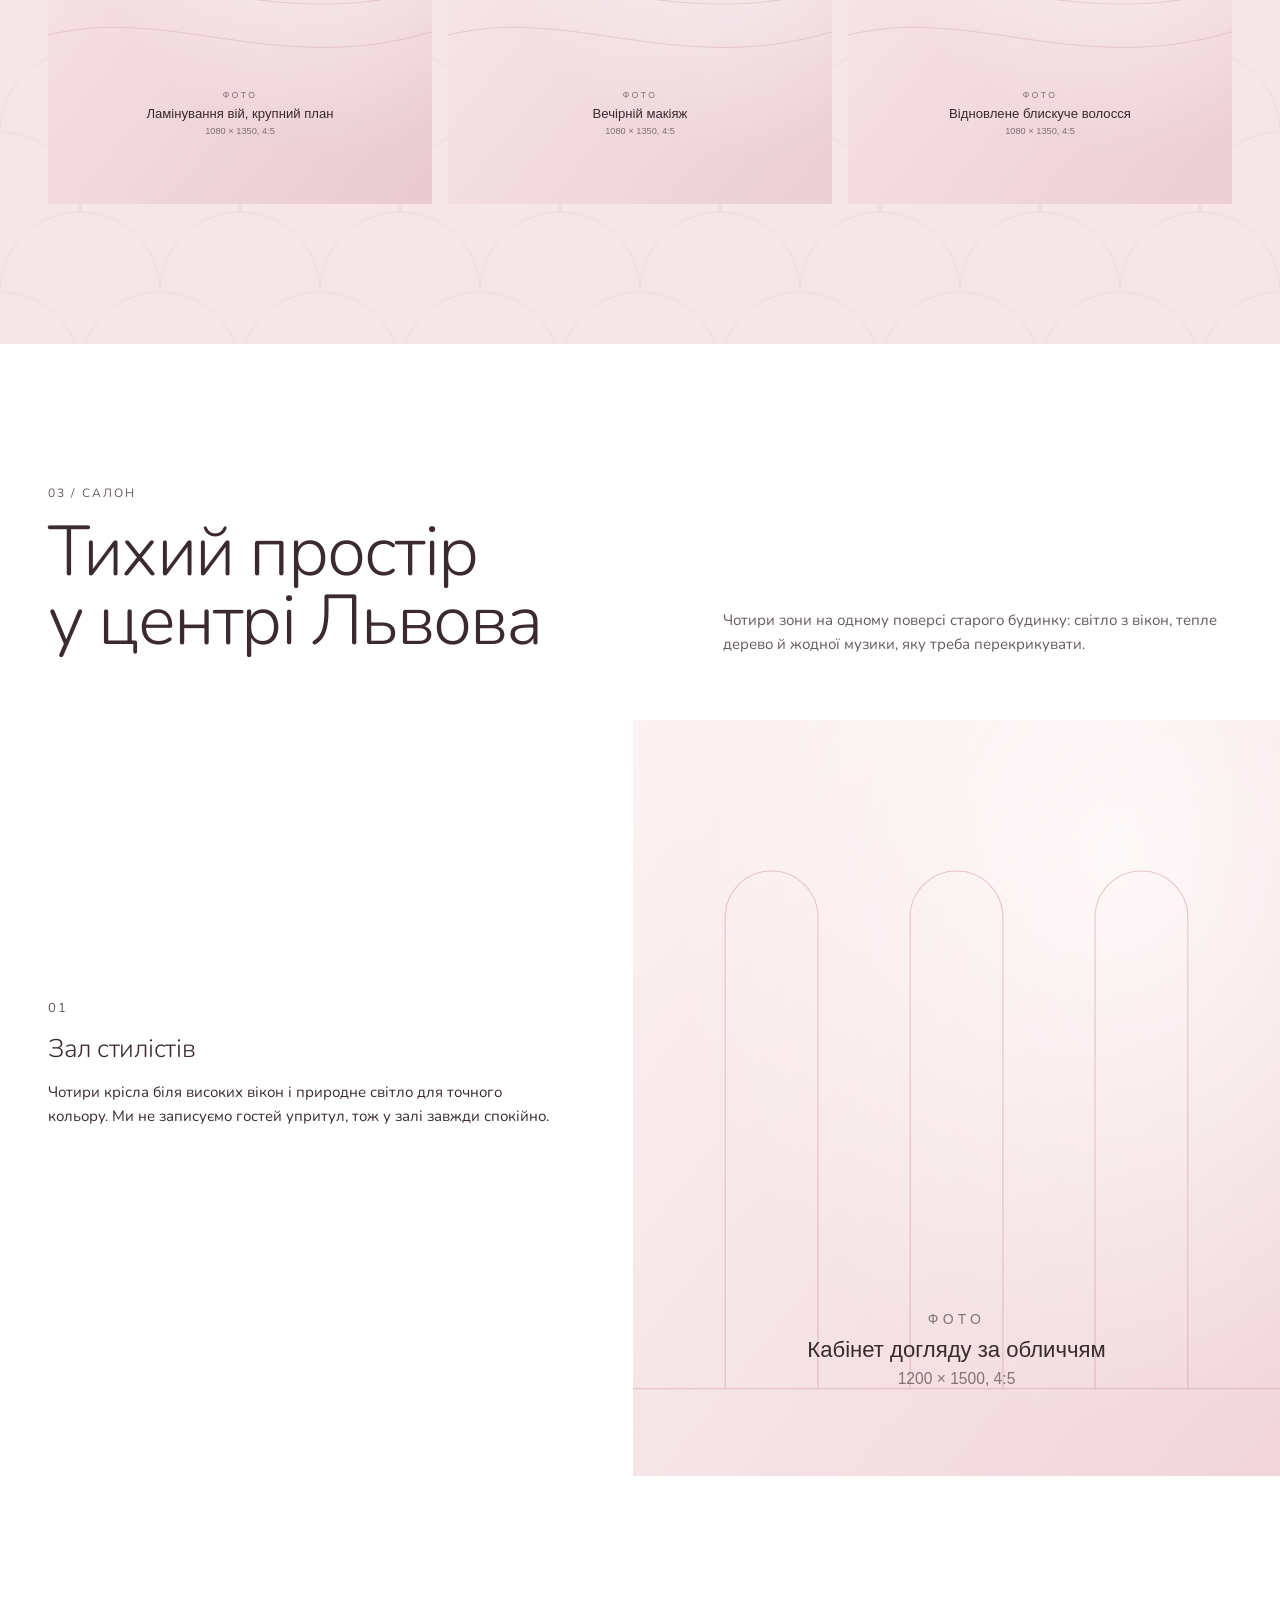
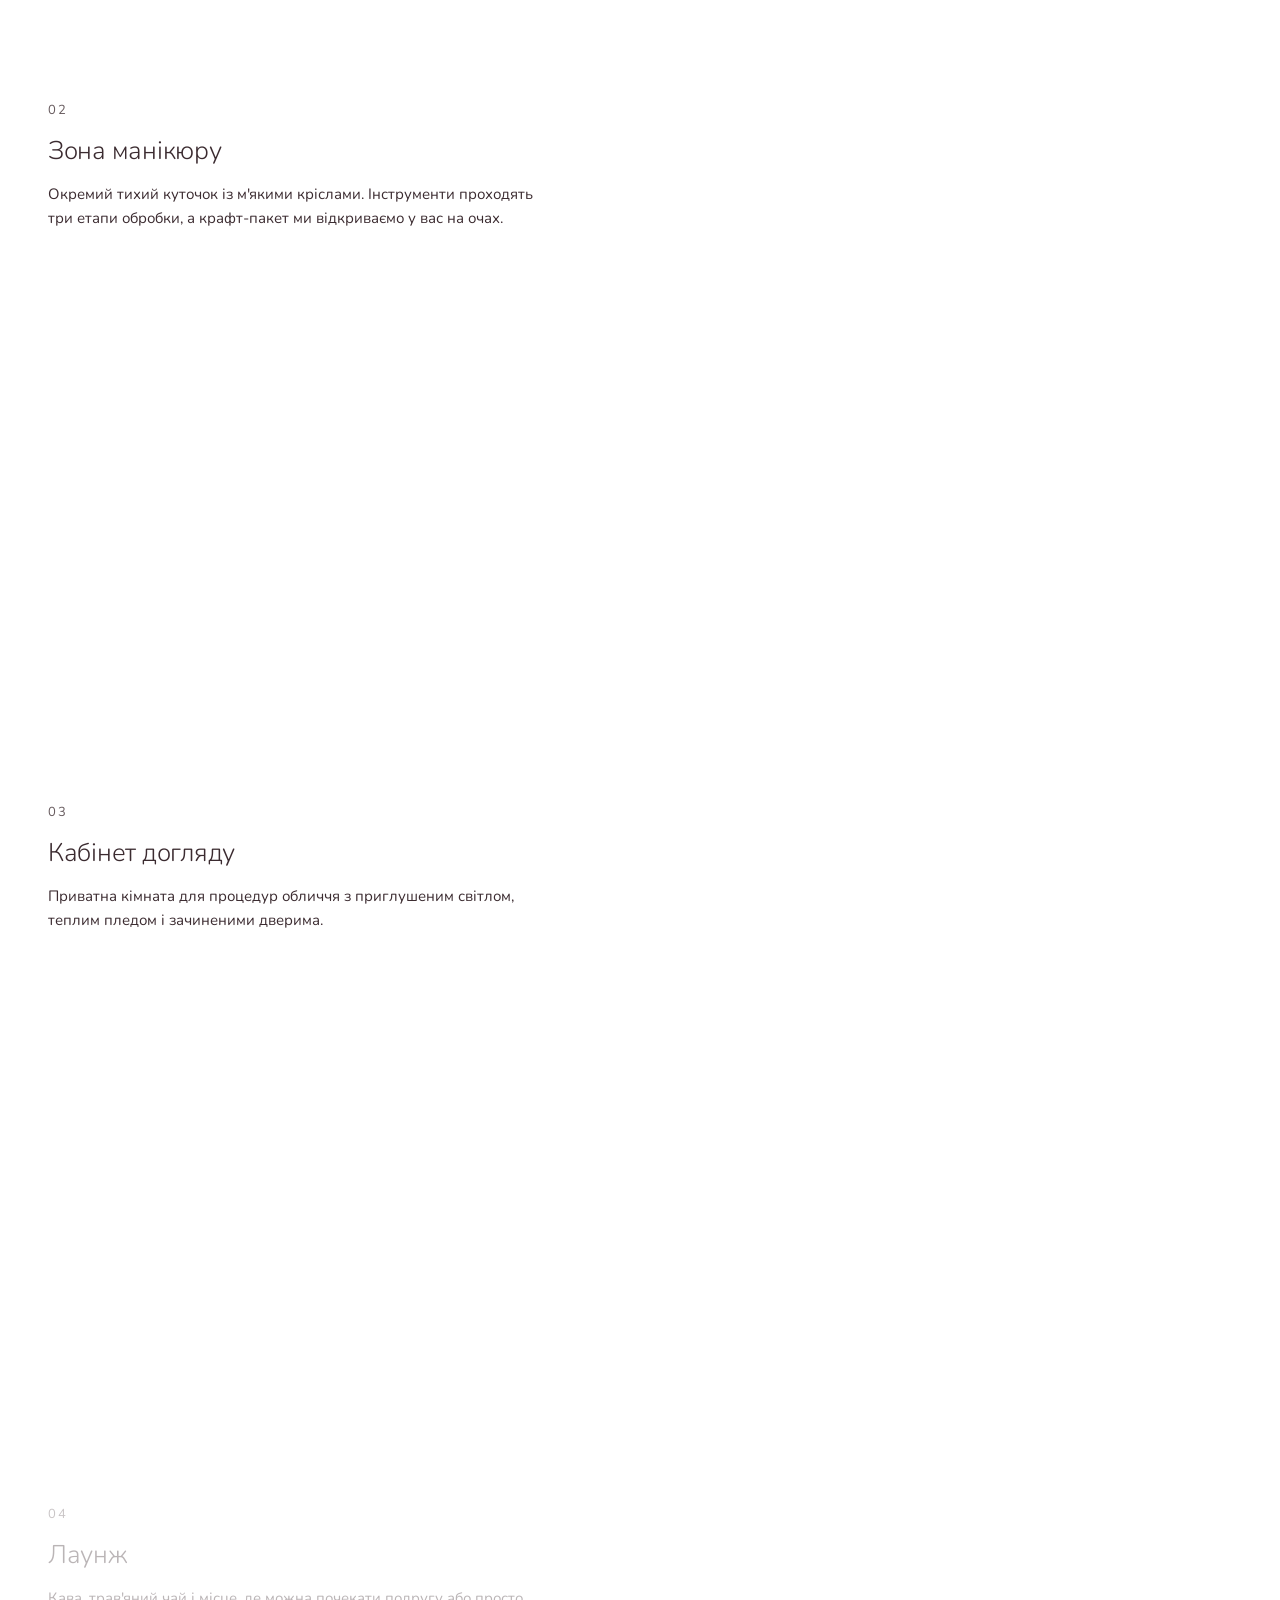
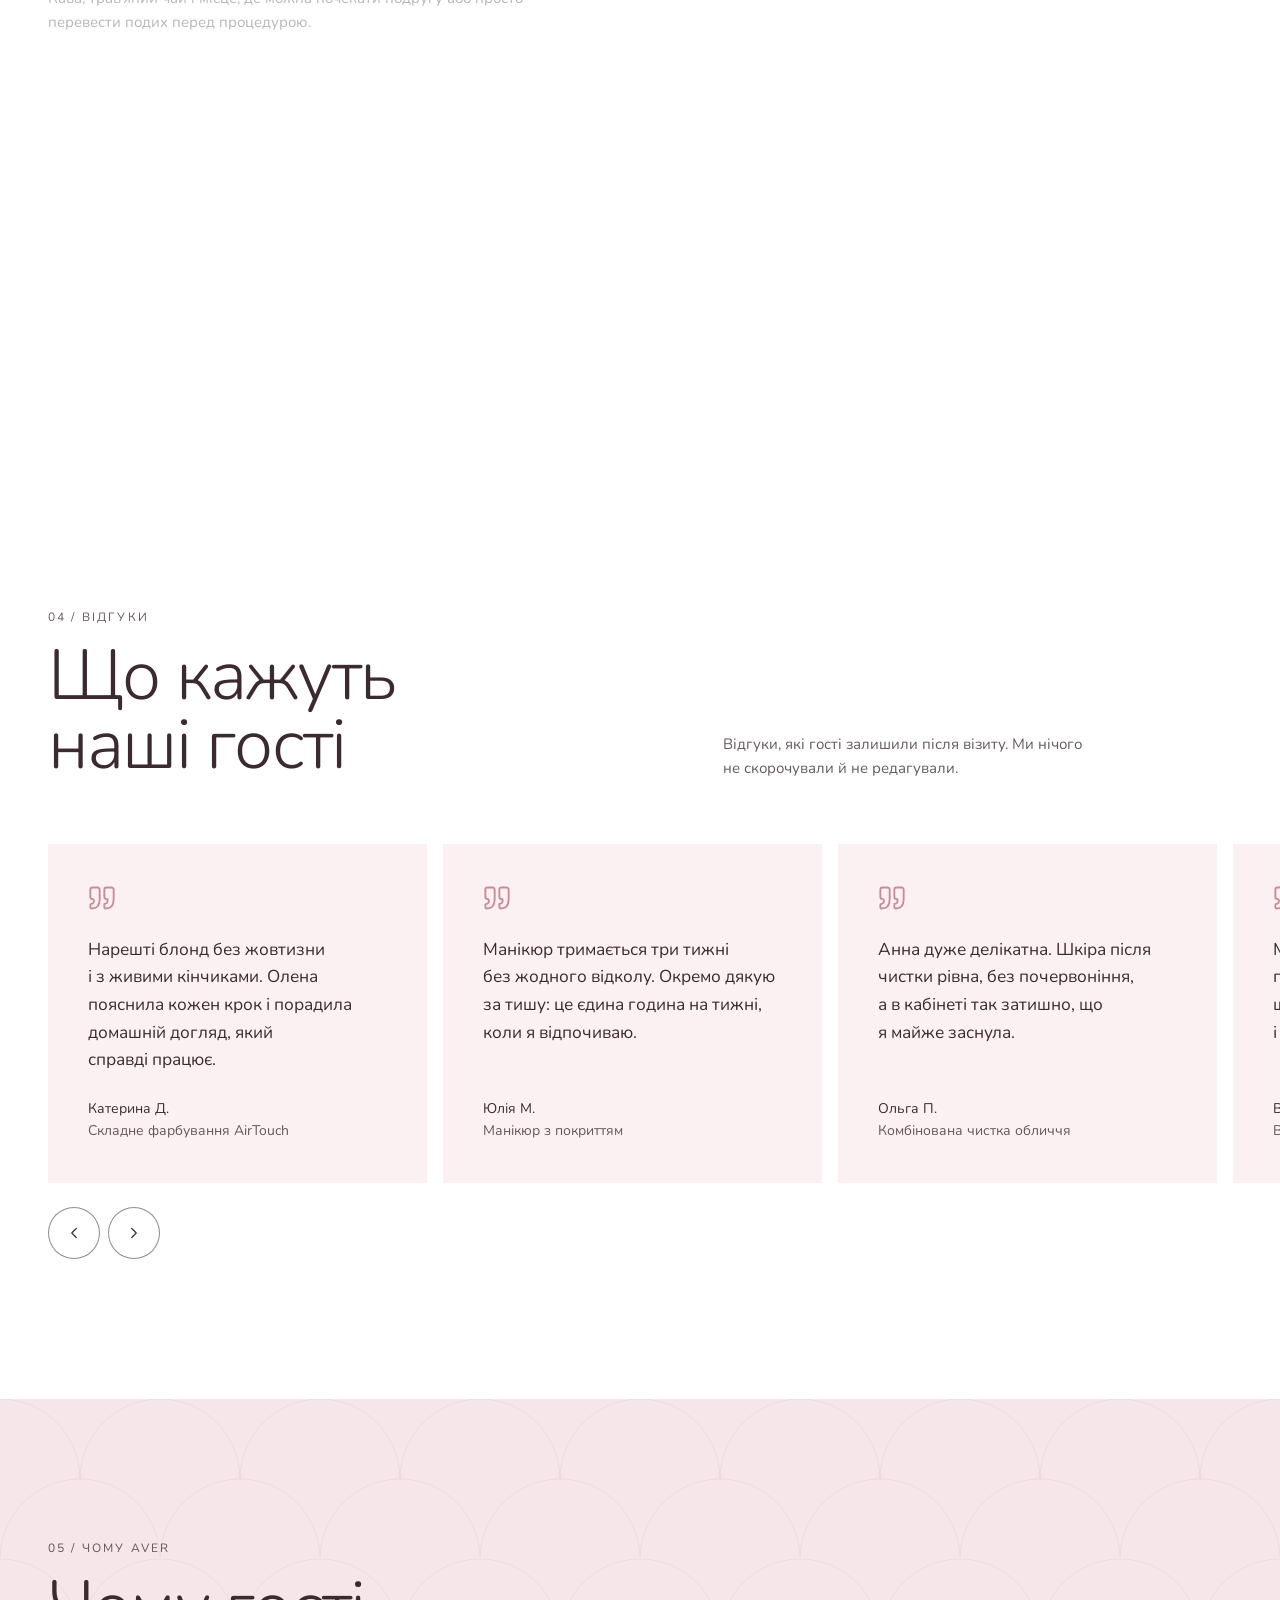
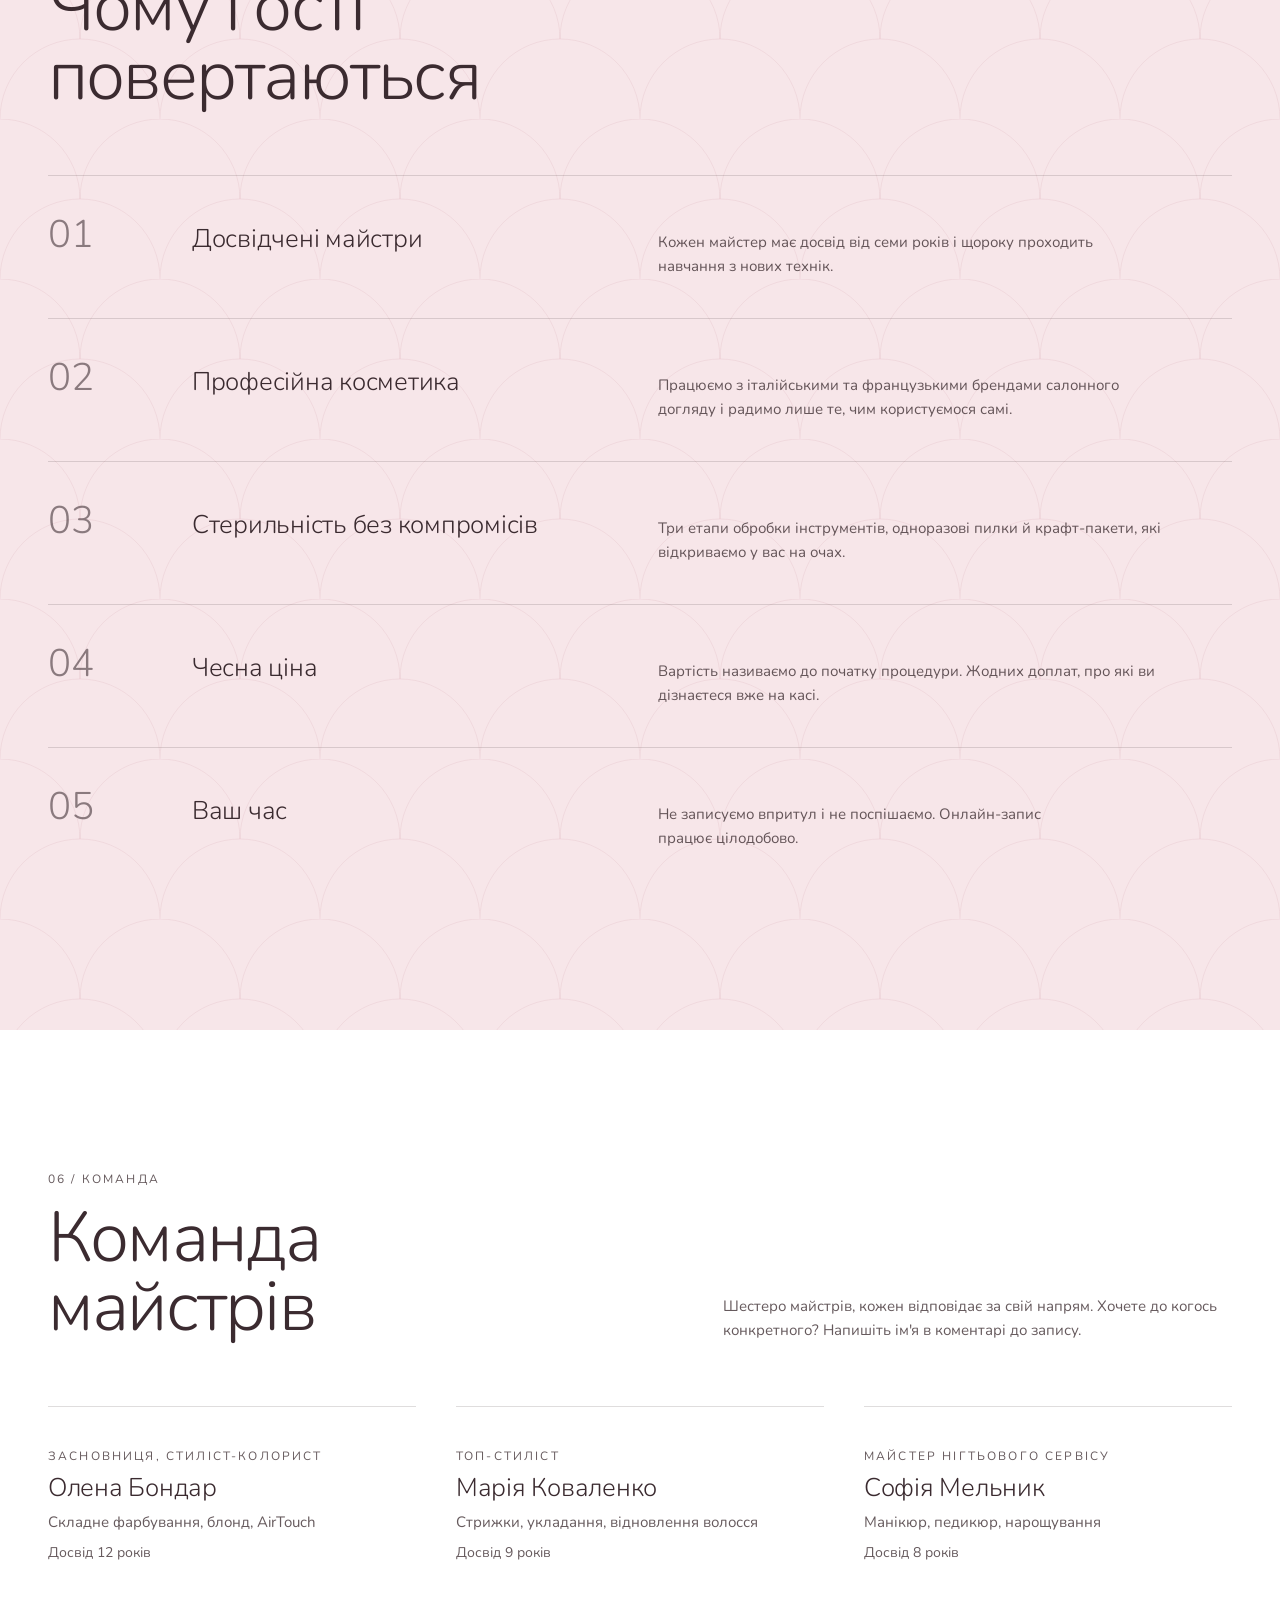
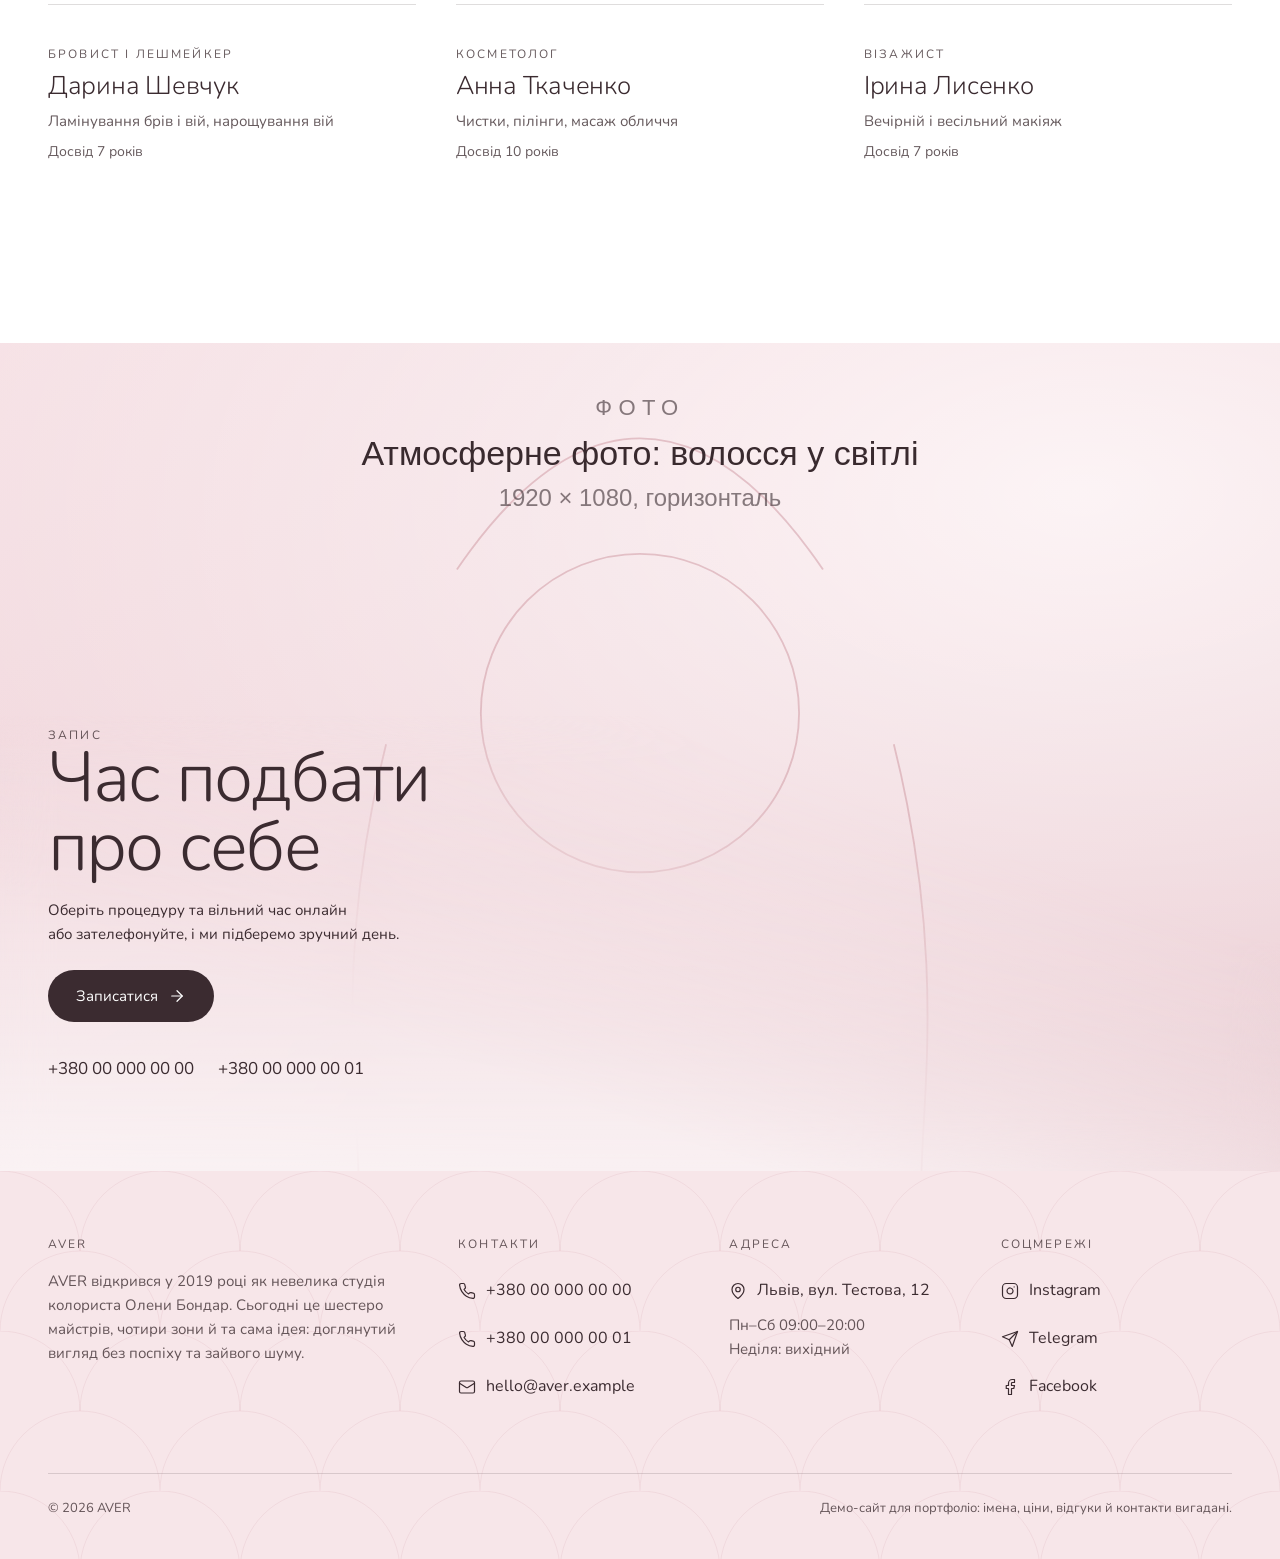
==== commit f0ef9566: "Виправлення після ревʼю: помилки збереження, доступність, контраст фокусу, тексти, README Co-Authore" ====
--- a/index.html
+++ b/index.html
@@ -112,7 +112,7 @@
     <section class="hero" aria-label="AVER, салон краси у Львові">
       <div class="hero__layer" data-parallax="0.18">
         <!-- ФОТО: інтер'єр салону, 1920×1080, замінити assets/ph/hero-interior.svg -->
-        <img class="hero__interior photo" src="assets/ph/hero-interior.svg" alt="Світла зала салону AVER з високими вікнами" width="1920" height="1080" fetchpriority="high">
+        <img class="hero__interior photo" src="assets/ph/hero-interior.svg" alt="Світлий зал салону AVER з високими вікнами" width="1920" height="1080" fetchpriority="high">
       </div>
       <div class="hero__model" data-parallax="0.08">
         <!-- ФОТО: модель з доглянутим волоссям, 1200×1600 вертикаль, замінити assets/ph/hero-model.svg -->
@@ -192,7 +192,7 @@
         <div class="salon__wrap">
           <!-- ФОТО: 4 фото інтер'єру, 1200×1500 (4:5), замінити assets/ph/salon-1..4.svg -->
           <div class="salon__stage">
-            <img class="photo is-active" data-salon-img src="assets/ph/salon-1.svg" alt="Зала стилістів біля високих вікон" width="1200" height="1500">
+            <img class="photo is-active" data-salon-img src="assets/ph/salon-1.svg" alt="Зал стилістів біля високих вікон" width="1200" height="1500">
             <img class="photo" data-salon-img src="assets/ph/salon-2.svg" alt="Зона манікюру з м'якими кріслами" width="1200" height="1500" loading="lazy">
             <img class="photo" data-salon-img src="assets/ph/salon-3.svg" alt="Кабінет догляду за обличчям" width="1200" height="1500" loading="lazy">
             <img class="photo" data-salon-img src="assets/ph/salon-4.svg" alt="Лаунж із кавою для гостей" width="1200" height="1500" loading="lazy">
@@ -200,13 +200,13 @@
           <ol class="salon__steps">
             <li class="salon__step is-active" data-salon-step="0">
               <span class="salon__num">01</span>
-              <h3>Зала стилістів</h3>
+              <h3>Зал стилістів</h3>
               <p>Чотири крісла біля високих вікон і&nbsp;природне світло для&nbsp;точного кольору. Ми не&nbsp;записуємо гостей упритул, тож у&nbsp;залі завжди спокійно.</p>
             </li>
             <li class="salon__step" data-salon-step="1">
               <span class="salon__num">02</span>
               <h3>Зона манікюру</h3>
-              <p>Окремий тихий куточок із&nbsp;м'якими кріслами. Інструменти проходять три етапи обробки, крафт-пакет відкриваємо при&nbsp;вас.</p>
+              <p>Окремий тихий куточок із&nbsp;м'якими кріслами. Інструменти проходять три етапи обробки, а&nbsp;крафт-пакет ми відкриваємо у&nbsp;вас на&nbsp;очах.</p>
             </li>
             <li class="salon__step" data-salon-step="2">
               <span class="salon__num">03</span>
@@ -281,7 +281,7 @@
           <li class="why__item rise">
             <span class="why__num" aria-hidden="true">01</span>
             <h3>Досвідчені майстри</h3>
-            <p>Кожен майстер працює від&nbsp;семи років і&nbsp;щороку проходить навчання з&nbsp;нових технік.</p>
+            <p>Кожен майстер має досвід від&nbsp;семи років і&nbsp;щороку проходить навчання з&nbsp;нових технік.</p>
           </li>
           <li class="why__item rise">
             <span class="why__num" aria-hidden="true">02</span>
@@ -291,7 +291,7 @@
           <li class="why__item rise">
             <span class="why__num" aria-hidden="true">03</span>
             <h3>Стерильність без&nbsp;компромісів</h3>
-            <p>Три етапи обробки інструментів, одноразові пилки й&nbsp;крафт-пакети, які відкриваємо при&nbsp;вас.</p>
+            <p>Три етапи обробки інструментів, одноразові пилки й&nbsp;крафт-пакети, які відкриваємо у&nbsp;вас на&nbsp;очах.</p>
           </li>
           <li class="why__item rise">
             <span class="why__num" aria-hidden="true">04</span>
@@ -362,7 +362,7 @@
     <section class="cta" aria-labelledby="cta-title">
       <div class="cta__layer" data-parallax="0.1">
         <!-- ФОТО: атмосферне фото, 1920×1080, замінити assets/ph/cta.svg -->
-        <img class="photo" src="assets/ph/cta.svg" alt="Волосся моделі в теплому світлі вечірньої зали" width="1920" height="1080" loading="lazy">
+        <img class="photo" src="assets/ph/cta.svg" alt="Волосся моделі в теплому вечірньому світлі" width="1920" height="1080" loading="lazy">
       </div>
       <div class="hero__veil" aria-hidden="true"></div>
       <div class="container cta__content">
--- a/styles.css
+++ b/styles.css
@@ -0,0 +1,2318 @@
+/* =========================================================
+   AVER: стилі обох сторінок (index.html, booking.html)
+   Mobile-first: базові правила для телефона, далі @media для більших екранів.
+   ========================================================= */
+
+/* ---------- 1. Токени ---------- */
+:root {
+  /* кольори: білий, світло-рожевий, текст + один акцент */
+  --white: #ffffff;
+  --pink: #f7e6e9;
+  --pink-soft: #fbf1f3;
+  --ink: #3b2b30;
+  --accent: #c98b96;
+
+  /* ієрархія тексту прозорістю */
+  --ink-75: rgba(59, 43, 48, 0.78);
+  --ink-55: rgba(59, 43, 48, 0.58);
+  --hair: rgba(59, 43, 48, 0.16);
+  --line: rgba(59, 43, 48, 0.55);
+
+  --font: "Nunito", system-ui, -apple-system, "Segoe UI", sans-serif;
+  --ease: cubic-bezier(0.22, 1, 0.36, 1);
+
+  /* відступи */
+  --s1: 4px;
+  --s2: 8px;
+  --s3: 16px;
+  --s4: 24px;
+  --s5: 40px;
+  --s6: 64px;
+  --s7: 120px;
+
+  --gutter: 16px;
+  --header-h: 64px;
+  --maxw: 1280px;
+
+  /* делікатний візерунок: тонкі арки */
+  --pattern: url("data:image/svg+xml,%3Csvg xmlns='http://www.w3.org/2000/svg' width='160' height='160' viewBox='0 0 160 160'%3E%3Cg fill='none' stroke='%23C98B96' stroke-opacity='.15'%3E%3Cpath d='M0 160 A80 80 0 0 1 160 160'/%3E%3Cpath d='M-80 80 A80 80 0 0 1 80 80'/%3E%3Cpath d='M80 80 A80 80 0 0 1 240 80'/%3E%3C/g%3E%3C/svg%3E");
+}
+
+@media (min-width: 960px) {
+  :root {
+    --gutter: 48px;
+    --header-h: 80px;
+  }
+}
+
+/* ---------- 2. Основа ---------- */
+*,
+*::before,
+*::after {
+  box-sizing: border-box;
+}
+
+html {
+  -webkit-text-size-adjust: 100%;
+  scroll-padding-top: var(--header-h);
+}
+
+@media (prefers-reduced-motion: no-preference) {
+  html {
+    scroll-behavior: smooth;
+  }
+}
+
+body {
+  margin: 0;
+  background: var(--white);
+  color: var(--ink);
+  font-family: var(--font);
+  font-weight: 400;
+  font-size: 16px;
+  line-height: 1.6;
+  -webkit-font-smoothing: antialiased;
+  text-rendering: optimizeLegibility;
+}
+
+/* анімації зі зсувом убік не повинні створювати горизонтальний скрол */
+main {
+  overflow-x: clip;
+}
+
+html.menu-open body {
+  overflow: hidden;
+}
+
+img,
+svg {
+  display: block;
+  max-width: 100%;
+}
+
+img {
+  height: auto;
+}
+
+a {
+  color: inherit;
+}
+
+button {
+  font: inherit;
+  color: inherit;
+}
+
+h1,
+h2,
+h3 {
+  margin: 0;
+  font-weight: 300;
+  hyphens: none;
+  text-wrap: balance;
+}
+
+h1 {
+  font-size: clamp(2.6rem, 8vw, 9rem);
+  line-height: 0.9;
+  letter-spacing: -0.03em;
+}
+
+h2 {
+  font-size: clamp(2.25rem, 5.5vw, 5rem);
+  line-height: 0.98;
+  letter-spacing: -0.025em;
+}
+
+h3 {
+  font-size: clamp(1.35rem, 2vw, 1.75rem);
+  line-height: 1.15;
+  letter-spacing: -0.01em;
+}
+
+p {
+  margin: 0;
+  font-size: clamp(15px, 1.1vw, 18px);
+  line-height: 1.6;
+  max-width: 56ch;
+  text-wrap: pretty;
+}
+
+.label {
+  display: block;
+  font-size: 12px;
+  line-height: 1.5;
+  text-transform: uppercase;
+  letter-spacing: 0.18em;
+  color: var(--ink-75);
+}
+
+.muted {
+  color: var(--ink-75);
+}
+
+[hidden] {
+  display: none !important;
+}
+
+.sr-only {
+  position: absolute;
+  width: 1px;
+  height: 1px;
+  padding: 0;
+  margin: -1px;
+  overflow: hidden;
+  clip: rect(0, 0, 0, 0);
+  white-space: nowrap;
+  border: 0;
+}
+
+:focus-visible {
+  outline: 2px solid var(--ink);
+  outline-offset: 3px;
+}
+
+.skip-link {
+  position: fixed;
+  left: var(--gutter);
+  top: 8px;
+  z-index: 200;
+  padding: 10px 18px;
+  border-radius: 999px;
+  background: var(--ink);
+  color: var(--white);
+  text-decoration: none;
+  transform: translateY(-160%);
+  transition: transform 320ms var(--ease);
+}
+
+.skip-link:focus {
+  transform: none;
+}
+
+.container {
+  width: 100%;
+  max-width: var(--maxw);
+  margin: 0 auto;
+  padding: 0 var(--gutter);
+}
+
+.surface-pink {
+  background-color: var(--pink);
+  background-image: var(--pattern);
+  background-size: 160px 160px;
+}
+
+/* ---------- 3. Іконки ---------- */
+.icon {
+  width: 18px;
+  height: 18px;
+  flex: none;
+  fill: none;
+  stroke: currentColor;
+  stroke-width: 1.6;
+  stroke-linecap: round;
+  stroke-linejoin: round;
+}
+
+/* ---------- 4. Кнопки: суцільна пілюля + прозора з hairline ---------- */
+.btn {
+  position: relative;
+  isolation: isolate;
+  overflow: hidden;
+  display: inline-flex;
+  align-items: center;
+  justify-content: center;
+  gap: 10px;
+  min-height: 52px;
+  padding: 0 22px;
+  border: 0;
+  border-radius: 999px;
+  font-size: 15px;
+  line-height: 1;
+  text-decoration: none;
+  white-space: nowrap;
+  cursor: pointer;
+  -webkit-tap-highlight-color: transparent;
+  transition: transform 320ms var(--ease);
+}
+
+.btn:active {
+  transform: scale(0.97);
+}
+
+.btn--solid {
+  background: var(--ink);
+  color: var(--white);
+}
+
+.btn--ghost {
+  background: transparent;
+  color: var(--ink);
+  box-shadow: inset 0 0 0 1px var(--line);
+}
+
+.btn--sm {
+  min-height: 44px;
+  padding: 0 18px;
+  font-size: 14px;
+}
+
+.btn__fill {
+  position: absolute;
+  inset: -1px;
+  z-index: -1;
+  border-radius: inherit;
+  transform: scaleX(0);
+  transform-origin: left;
+  transition: transform 500ms var(--ease);
+}
+
+.btn--solid .btn__fill {
+  background: var(--accent);
+}
+
+.btn--ghost .btn__fill {
+  background: var(--ink);
+}
+
+.btn__label {
+  position: relative;
+  transition: color 320ms var(--ease);
+}
+
+.btn .icon {
+  position: relative;
+  transition: transform 500ms var(--ease), color 320ms var(--ease);
+}
+
+.btn[disabled],
+.btn[aria-disabled="true"] {
+  cursor: not-allowed;
+  opacity: 0.45;
+}
+
+@media (hover: hover) {
+  .btn:not([disabled]):hover .btn__fill {
+    transform: scaleX(1);
+  }
+  .btn--solid:not([disabled]):hover {
+    color: var(--ink);
+  }
+  .btn--ghost:not([disabled]):hover {
+    color: var(--white);
+  }
+  .btn:not([disabled]):hover .icon--arrow {
+    transform: translateX(4px);
+  }
+  .btn:not([disabled]):hover .icon--back {
+    transform: translateX(-4px);
+  }
+}
+
+@media (min-width: 400px) {
+  .btn {
+    padding: 0 28px;
+  }
+}
+
+/* Підкреслення, що малюється зліва направо */
+.ulink {
+  position: relative;
+  text-decoration: none;
+}
+
+.ulink::after {
+  content: "";
+  position: absolute;
+  left: 0;
+  right: 0;
+  bottom: -2px;
+  height: 1px;
+  background: currentColor;
+  transform: scaleX(0);
+  transform-origin: right;
+  transition: transform 500ms var(--ease);
+}
+
+.ulink.is-active::after {
+  transform: scaleX(1);
+}
+
+@media (hover: hover) {
+  .ulink:hover::after {
+    transform: scaleX(1);
+    transform-origin: left;
+  }
+}
+
+/* ---------- 5. Хедер ---------- */
+.progress {
+  position: fixed;
+  inset: 0 0 auto 0;
+  z-index: 120;
+  height: 2px;
+  background: var(--accent);
+  transform: scaleX(0);
+  transform-origin: left;
+}
+
+.header {
+  position: fixed;
+  inset: 0 0 auto 0;
+  z-index: 100;
+  height: var(--header-h);
+}
+
+/* фон хедера з'являється при скролі */
+.header::before {
+  content: "";
+  position: absolute;
+  inset: 0;
+  background: rgba(255, 255, 255, 0.82);
+  -webkit-backdrop-filter: blur(16px);
+  backdrop-filter: blur(16px);
+  box-shadow: 0 1px 0 var(--hair);
+  opacity: 0;
+  transition: opacity 500ms var(--ease);
+}
+
+.header.is-scrolled::before {
+  opacity: 1;
+}
+
+.header__inner {
+  position: relative;
+  height: 100%;
+  display: flex;
+  align-items: center;
+  justify-content: space-between;
+  gap: var(--s4);
+}
+
+.logo {
+  display: inline-flex;
+  align-items: center;
+  min-height: 44px;
+  font-size: 14px;
+  letter-spacing: 0.42em;
+  text-transform: uppercase;
+  text-decoration: none;
+  view-transition-name: logo;
+  transition: transform 500ms var(--ease);
+  transform-origin: left center;
+}
+
+.header.is-scrolled .logo {
+  transform: scale(0.94);
+}
+
+.nav {
+  display: none;
+}
+
+.header__actions {
+  display: flex;
+  align-items: center;
+  gap: var(--s3);
+}
+
+.header__phone {
+  display: none;
+  font-size: 15px;
+}
+
+.burger {
+  position: relative;
+  width: 44px;
+  height: 44px;
+  border: 0;
+  border-radius: 999px;
+  background: transparent;
+  cursor: pointer;
+}
+
+.burger span {
+  position: absolute;
+  left: 12px;
+  right: 12px;
+  height: 1px;
+  background: var(--ink);
+  transition: transform 500ms var(--ease);
+}
+
+.burger span:first-child {
+  transform: translateY(-4px);
+}
+
+.burger span:last-child {
+  transform: translateY(4px);
+}
+
+html.menu-open .burger span:first-child {
+  transform: rotate(45deg);
+}
+
+html.menu-open .burger span:last-child {
+  transform: rotate(-45deg);
+}
+
+@media (min-width: 960px) {
+  .nav {
+    display: flex;
+    gap: 28px;
+    font-size: 15px;
+  }
+  .header__phone {
+    display: inline;
+  }
+  .burger {
+    display: none;
+  }
+}
+
+@media (min-width: 960px) and (max-width: 1120px) {
+  .header__phone {
+    display: none;
+  }
+}
+
+/* Мобільне меню */
+.menu {
+  position: fixed;
+  inset: 0;
+  z-index: 90;
+  display: flex;
+  flex-direction: column;
+  justify-content: flex-end;
+  padding: calc(var(--header-h) + var(--s5)) var(--gutter) var(--s5);
+  background-color: var(--white);
+  background-image: var(--pattern);
+  background-size: 160px 160px;
+  opacity: 0;
+  visibility: hidden;
+  transition: opacity 500ms var(--ease), visibility 0s 500ms;
+}
+
+html.menu-open .menu {
+  opacity: 1;
+  visibility: visible;
+  transition: opacity 500ms var(--ease);
+}
+
+.menu__list {
+  list-style: none;
+  margin: 0 0 var(--s5);
+  padding: 0;
+}
+
+.menu__list a {
+  display: block;
+  padding: 6px 0;
+  font-size: clamp(2rem, 9vw, 2.75rem);
+  font-weight: 300;
+  line-height: 1.1;
+  letter-spacing: -0.02em;
+  text-decoration: none;
+  opacity: 0;
+  transform: translateY(20px);
+  transition: opacity 600ms var(--ease), transform 600ms var(--ease);
+}
+
+html.menu-open .menu__list a {
+  opacity: 1;
+  transform: none;
+}
+
+html.menu-open .menu__list li:nth-child(2) a { transition-delay: 60ms; }
+html.menu-open .menu__list li:nth-child(3) a { transition-delay: 120ms; }
+html.menu-open .menu__list li:nth-child(4) a { transition-delay: 180ms; }
+html.menu-open .menu__list li:nth-child(5) a { transition-delay: 240ms; }
+
+.menu__foot {
+  display: flex;
+  flex-wrap: wrap;
+  gap: var(--s2);
+}
+
+@media (min-width: 960px) {
+  .menu {
+    display: none;
+  }
+}
+
+/* ---------- 6. Hero ---------- */
+.hero {
+  position: relative;
+  min-height: 100vh;
+  min-height: 100svh;
+  display: flex;
+  align-items: flex-end;
+  overflow: hidden;
+  background: var(--pink);
+}
+
+.hero__layer {
+  position: absolute;
+  inset: 0;
+  will-change: transform;
+}
+
+.hero__interior {
+  width: 100%;
+  height: 100%;
+  object-fit: cover;
+}
+
+/* Модель плавно "вростає" в інтер'єр через маску */
+.hero__model {
+  position: absolute;
+  top: 0;
+  left: 0;
+  right: 0;
+  height: 76%;
+  will-change: transform;
+}
+
+.hero__model img {
+  width: 100%;
+  height: 100%;
+  object-fit: cover;
+  object-position: 50% 20%;
+  -webkit-mask-image: linear-gradient(to bottom, #000 40%, transparent 96%);
+  mask-image: linear-gradient(to bottom, #000 40%, transparent 96%);
+}
+
+/* розмиття під текстом для читабельності на справжніх фото */
+.hero__veil {
+  position: absolute;
+  inset: auto 0 0 0;
+  height: 55%;
+  background: linear-gradient(to top, rgba(255, 255, 255, 0.7), rgba(255, 255, 255, 0));
+  -webkit-backdrop-filter: blur(24px);
+  backdrop-filter: blur(24px);
+  -webkit-mask-image: linear-gradient(to top, #000 20%, transparent);
+  mask-image: linear-gradient(to top, #000 20%, transparent);
+  pointer-events: none;
+}
+
+.hero__content {
+  position: relative;
+  width: 100%;
+  padding-bottom: max(var(--s5), env(safe-area-inset-bottom));
+}
+
+.hero__title {
+  margin: var(--s2) 0 var(--s3);
+  font-size: clamp(4.5rem, 16vw, 12.5rem);
+  line-height: 0.82;
+  letter-spacing: -0.04em;
+}
+
+.hero__sub {
+  max-width: 34ch;
+  font-size: clamp(16px, 1.5vw, 21px);
+  line-height: 1.45;
+  color: var(--ink);
+}
+
+.hero__cta {
+  display: flex;
+  flex-wrap: wrap;
+  gap: var(--s2);
+  margin-top: var(--s4);
+}
+
+.hero__note {
+  margin-top: var(--s2);
+  font-size: 13px;
+  color: var(--ink-75);
+}
+
+@media (max-width: 380px) {
+  .hero__cta .btn {
+    padding: 0 18px;
+  }
+}
+
+@media (min-width: 800px) {
+  .hero__model {
+    left: auto;
+    width: 58%;
+    height: 100%;
+  }
+  .hero__model img {
+    -webkit-mask-image: linear-gradient(to right, transparent 0%, #000 42%);
+    mask-image: linear-gradient(to right, transparent 0%, #000 42%);
+  }
+  .hero__veil {
+    -webkit-mask-image: linear-gradient(to top right, #000 30%, transparent 75%);
+    mask-image: linear-gradient(to top right, #000 30%, transparent 75%);
+  }
+  .hero__content {
+    padding-bottom: var(--s6);
+  }
+  .hero__cta {
+    gap: var(--s3);
+    margin-top: var(--s5);
+  }
+}
+
+/* ---------- 7. Секції ---------- */
+.section {
+  position: relative;
+  padding: 88px 0;
+}
+
+.section__head {
+  display: grid;
+  gap: var(--s4);
+  margin-bottom: var(--s5);
+}
+
+.section__head h2 {
+  margin-top: var(--s3);
+}
+
+.section__head p {
+  color: var(--ink-75);
+}
+
+@media (min-width: 960px) {
+  .section {
+    padding: 140px 0;
+  }
+  .section__head {
+    grid-template-columns: 1.2fr 1fr;
+    align-items: end;
+    gap: var(--s6);
+    margin-bottom: var(--s6);
+  }
+}
+
+/* Вкладки (послуги і запис) */
+.tabs {
+  display: flex;
+  gap: var(--s2);
+  margin: 0 calc(var(--gutter) * -1) var(--s4);
+  padding: 2px var(--gutter);
+  overflow-x: auto;
+  scrollbar-width: none;
+}
+
+.tabs::-webkit-scrollbar {
+  display: none;
+}
+
+.tab {
+  flex: none;
+  min-height: 44px;
+  padding: 0 20px;
+  border: 0;
+  border-radius: 999px;
+  background: transparent;
+  box-shadow: inset 0 0 0 1px var(--line);
+  font-size: 15px;
+  cursor: pointer;
+  transition: transform 320ms var(--ease), background-color 320ms var(--ease), color 320ms var(--ease);
+}
+
+.tab[aria-selected="true"],
+.tab[aria-pressed="true"] {
+  background: var(--ink);
+  color: var(--white);
+  box-shadow: none;
+}
+
+.tab:active {
+  transform: scale(0.97);
+}
+
+@media (hover: hover) {
+  .tab:not([aria-selected="true"]):not([aria-pressed="true"]):hover {
+    transform: translateY(-2px);
+    box-shadow: inset 0 0 0 1px var(--ink);
+  }
+}
+
+@media (min-width: 960px) {
+  .tabs {
+    margin: 0 0 var(--s5);
+    padding: 2px 0;
+    flex-wrap: wrap;
+  }
+}
+
+/* ---------- 8. Послуги ---------- */
+.services__panel[hidden] {
+  display: none;
+}
+
+.services__panel {
+  animation: panel-in 700ms var(--ease) both;
+}
+
+@keyframes panel-in {
+  from {
+    opacity: 0;
+    transform: translateY(14px);
+  }
+}
+
+.services__masters {
+  margin-bottom: var(--s3);
+  font-size: 14px;
+  color: var(--ink-75);
+}
+
+.svc-list {
+  list-style: none;
+  margin: 0;
+  padding: 0;
+  border-top: 1px solid var(--hair);
+}
+
+.svc {
+  border-bottom: 1px solid var(--hair);
+}
+
+.svc__link {
+  display: grid;
+  grid-template-columns: 1fr auto auto;
+  align-items: center;
+  gap: var(--s1) var(--s3);
+  min-height: 72px;
+  padding: var(--s3) 0;
+  text-decoration: none;
+}
+
+.svc__name {
+  font-size: clamp(17px, 1.5vw, 21px);
+  line-height: 1.3;
+}
+
+.svc__time {
+  grid-column: 1;
+  grid-row: 2;
+  font-size: 13px;
+  color: var(--ink-75);
+}
+
+.svc__dots {
+  display: none;
+}
+
+.svc__price {
+  grid-column: 2;
+  grid-row: 1 / span 2;
+  font-size: clamp(16px, 1.4vw, 19px);
+  white-space: nowrap;
+  transition: transform 500ms var(--ease);
+}
+
+.svc__go {
+  grid-column: 3;
+  grid-row: 1 / span 2;
+  display: grid;
+  place-items: center;
+  width: 44px;
+  height: 44px;
+  border-radius: 999px;
+  box-shadow: inset 0 0 0 1px var(--hair);
+  transition: transform 500ms var(--ease), background-color 500ms var(--ease), color 320ms var(--ease);
+}
+
+@media (min-width: 720px) {
+  .svc__link {
+    grid-template-columns: auto auto 1fr auto auto;
+  }
+  .svc__time {
+    grid-column: 2;
+    grid-row: 1;
+  }
+  .svc__dots {
+    display: block;
+    height: 1px;
+    margin-top: 6px;
+    background-image: linear-gradient(to right, var(--hair) 50%, transparent 0);
+    background-size: 6px 1px;
+    transform-origin: left;
+    transition: transform 700ms var(--ease), opacity 500ms var(--ease);
+  }
+  .svc__price {
+    grid-column: 4;
+    grid-row: 1;
+  }
+  .svc__go {
+    grid-column: 5;
+    grid-row: 1;
+  }
+}
+
+@media (hover: hover) {
+  .svc__link:hover .svc__price {
+    transform: translateX(-6px);
+  }
+  .svc__link:hover .svc__go {
+    transform: rotate(45deg);
+    background: var(--ink);
+    color: var(--white);
+  }
+  .svc__link:hover .svc__dots {
+    transform: scaleX(0.96);
+    opacity: 0.4;
+  }
+}
+
+.services__note {
+  margin-top: var(--s4);
+  font-size: 14px;
+  color: var(--ink-75);
+}
+
+/* ---------- 9. Роботи (галерея) ---------- */
+.works {
+  display: grid;
+  grid-template-columns: repeat(2, 1fr);
+  gap: var(--s2);
+  margin: 0;
+  padding: 0;
+  list-style: none;
+}
+
+.work {
+  position: relative;
+  margin: 0;
+  overflow: hidden;
+}
+
+.work__img {
+  overflow: hidden;
+  background: var(--pink);
+}
+
+/* єдина обробка всіх фото сайту */
+.photo {
+  width: 100%;
+  height: 100%;
+  object-fit: cover;
+  filter: saturate(0.92) contrast(1.02);
+}
+
+.work__img .photo {
+  aspect-ratio: 4 / 5;
+  transition: transform 900ms var(--ease);
+}
+
+.work figcaption {
+  padding: var(--s2) 0 0;
+  font-size: 14px;
+  line-height: 1.4;
+}
+
+.work__who {
+  display: block;
+  font-size: 13px;
+  color: var(--ink-75);
+}
+
+@media (min-width: 720px) {
+  .works {
+    grid-template-columns: repeat(3, 1fr);
+    gap: var(--s3);
+  }
+}
+
+@media (hover: hover) and (min-width: 720px) {
+  .work figcaption {
+    position: absolute;
+    left: var(--s3);
+    right: var(--s3);
+    bottom: var(--s3);
+    padding: 14px 18px;
+    background: rgba(255, 255, 255, 0.88);
+    -webkit-backdrop-filter: blur(10px);
+    backdrop-filter: blur(10px);
+    color: var(--ink);
+    opacity: 0;
+    transform: translateY(16px);
+    transition: opacity 500ms var(--ease), transform 500ms var(--ease);
+  }
+  .work:hover figcaption {
+    opacity: 1;
+    transform: none;
+  }
+  .work:hover .photo {
+    transform: scale(1.04);
+  }
+}
+
+/* ---------- 10. Салон: фото змінюються на фоні під час скролу ---------- */
+.salon__wrap {
+  position: relative;
+}
+
+.salon__stage {
+  position: sticky;
+  top: var(--header-h);
+  z-index: 2;
+  height: 44svh;
+  margin: 0 calc(var(--gutter) * -1);
+  overflow: hidden;
+  background: var(--pink);
+}
+
+.salon__stage img {
+  position: absolute;
+  inset: 0;
+  opacity: 0;
+  transform: scale(1.06);
+  transition: opacity 900ms var(--ease), transform 1400ms var(--ease);
+}
+
+.salon__stage img.is-active {
+  opacity: 1;
+  transform: none;
+}
+
+.salon__steps {
+  position: relative;
+  z-index: 1;
+  list-style: none;
+  margin: 0;
+  padding: 0;
+}
+
+.salon__step {
+  display: flex;
+  flex-direction: column;
+  justify-content: flex-start;
+  gap: var(--s3);
+  min-height: 52svh;
+  padding: var(--s4) 0 var(--s5);
+  opacity: 0.35;
+  transition: opacity 600ms var(--ease);
+}
+
+.salon__step.is-active {
+  opacity: 1;
+}
+
+.salon__num {
+  font-size: 13px;
+  letter-spacing: 0.18em;
+  color: var(--ink-75);
+}
+
+@media (min-width: 960px) {
+  .salon__wrap {
+    display: grid;
+    grid-template-columns: 1fr 1.15fr;
+    gap: var(--s6);
+    align-items: start;
+  }
+  .salon__stage {
+    grid-column: 2;
+    grid-row: 1;
+    top: calc(var(--header-h) + var(--s4));
+    height: calc(100svh - var(--header-h) - var(--s6));
+    margin: 0 calc(var(--gutter) * -1) 0 0;
+  }
+  .salon__steps {
+    grid-column: 1;
+    grid-row: 1;
+  }
+  .salon__step {
+    justify-content: center;
+    min-height: 78svh;
+  }
+}
+
+/* ---------- 11. Відгуки ---------- */
+.reviews__track {
+  display: flex;
+  gap: var(--s3);
+  margin: 0 calc(var(--gutter) * -1);
+  padding: 0 var(--gutter);
+  list-style: none;
+  overflow-x: auto;
+  scroll-snap-type: x mandatory;
+  scroll-padding: 0 var(--gutter);
+  scrollbar-width: none;
+  overscroll-behavior-x: contain;
+}
+
+.reviews__track::-webkit-scrollbar {
+  display: none;
+}
+
+.review {
+  flex: 0 0 86%;
+  scroll-snap-align: start;
+  display: flex;
+  flex-direction: column;
+  gap: var(--s4);
+  padding: var(--s5) var(--s4);
+  background: var(--pink-soft);
+}
+
+.review__quote {
+  width: 28px;
+  height: 28px;
+  color: var(--accent);
+}
+
+.review p {
+  font-size: clamp(16px, 1.35vw, 19px);
+}
+
+.review footer {
+  margin-top: auto;
+  font-size: 14px;
+}
+
+.review cite {
+  display: block;
+  font-style: normal;
+}
+
+.reviews__ctrl {
+  display: flex;
+  gap: var(--s2);
+  margin-top: var(--s4);
+}
+
+.round-btn {
+  display: grid;
+  place-items: center;
+  width: 52px;
+  height: 52px;
+  border: 0;
+  border-radius: 999px;
+  background: transparent;
+  box-shadow: inset 0 0 0 1px var(--line);
+  cursor: pointer;
+  transition: transform 500ms var(--ease), background-color 500ms var(--ease), color 320ms var(--ease);
+}
+
+.round-btn:active {
+  transform: scale(0.94);
+}
+
+@media (hover: hover) {
+  .round-btn[data-dir="prev"]:hover {
+    transform: translateX(-4px);
+    background: var(--ink);
+    color: var(--white);
+  }
+  .round-btn[data-dir="next"]:hover {
+    transform: translateX(4px);
+    background: var(--ink);
+    color: var(--white);
+  }
+}
+
+@media (min-width: 720px) {
+  .review {
+    flex-basis: 46%;
+    padding: var(--s5);
+  }
+}
+
+@media (min-width: 1100px) {
+  .review {
+    flex-basis: 32%;
+  }
+}
+
+/* ---------- 12. Чому AVER ---------- */
+.why {
+  list-style: none;
+  margin: 0;
+  padding: 0;
+  counter-reset: why;
+}
+
+.why__item {
+  display: grid;
+  gap: var(--s2) var(--s4);
+  padding: var(--s4) 0;
+  border-top: 1px solid var(--hair);
+}
+
+.why__num {
+  font-size: clamp(1.75rem, 3vw, 2.75rem);
+  font-weight: 300;
+  line-height: 1;
+  color: var(--ink-55);
+}
+
+.why__item p {
+  color: var(--ink-75);
+}
+
+@media (min-width: 800px) {
+  .why__item {
+    grid-template-columns: 120px 1fr 1.3fr;
+    align-items: baseline;
+    padding: var(--s5) 0;
+  }
+}
+
+/* ---------- 13. Команда ---------- */
+.team {
+  display: grid;
+  gap: 0 var(--s5);
+  list-style: none;
+  margin: 0;
+  padding: 0;
+}
+
+.member {
+  display: grid;
+  gap: var(--s2);
+  padding: var(--s4) 0;
+  border-top: 1px solid var(--hair);
+}
+
+.member h3 {
+  transition: transform 500ms var(--ease);
+}
+
+.member__meta {
+  font-size: 14px;
+  color: var(--ink-75);
+}
+
+@media (hover: hover) {
+  .member:hover h3 {
+    transform: translateX(6px);
+  }
+}
+
+@media (min-width: 720px) {
+  .team {
+    grid-template-columns: repeat(2, 1fr);
+  }
+}
+
+@media (min-width: 1100px) {
+  .team {
+    grid-template-columns: repeat(3, 1fr);
+  }
+  .member {
+    padding: var(--s5) 0;
+  }
+}
+
+/* ---------- 14. Фінальний CTA ---------- */
+.cta {
+  position: relative;
+  min-height: 92svh;
+  display: flex;
+  align-items: flex-end;
+  overflow: hidden;
+  background: var(--pink);
+}
+
+.cta__layer {
+  position: absolute;
+  inset: -10% 0;
+  will-change: transform;
+}
+
+.cta__layer img {
+  width: 100%;
+  height: 100%;
+  object-fit: cover;
+}
+
+.cta__content {
+  position: relative;
+  width: 100%;
+  padding-top: var(--s7);
+  padding-bottom: var(--s6);
+}
+
+.cta__content > p {
+  margin-top: var(--s3);
+  max-width: 40ch;
+}
+
+.cta__actions {
+  display: flex;
+  flex-wrap: wrap;
+  gap: var(--s2);
+  margin-top: var(--s4);
+}
+
+.phones {
+  display: flex;
+  flex-wrap: wrap;
+  gap: var(--s2) var(--s4);
+  margin-top: var(--s4);
+  list-style: none;
+  padding: 0;
+  font-size: 17px;
+}
+
+.phones a {
+  display: inline-flex;
+  align-items: center;
+  min-height: 44px;
+}
+
+/* ---------- 15. Футер ---------- */
+.footer {
+  padding: var(--s6) 0 calc(var(--s5) + 80px);
+}
+
+@media (min-width: 960px) {
+  .footer {
+    padding-bottom: var(--s5);
+  }
+}
+
+.footer__grid {
+  display: grid;
+  gap: var(--s5);
+}
+
+.footer__brand p {
+  margin-top: var(--s3);
+  color: var(--ink-75);
+}
+
+.footer h2 {
+  margin-bottom: var(--s3);
+  font-size: 12px;
+  font-weight: 400;
+  line-height: 1.5;
+  letter-spacing: 0.18em;
+  text-transform: uppercase;
+  color: var(--ink-75);
+}
+
+.footer ul {
+  list-style: none;
+  margin: 0;
+  padding: 0;
+  display: grid;
+  gap: var(--s1);
+}
+
+.footer li a,
+.footer address a {
+  display: inline-flex;
+  align-items: center;
+  gap: 10px;
+  min-height: 44px;
+}
+
+.footer address {
+  font-style: normal;
+}
+
+.footer__bottom {
+  display: flex;
+  flex-wrap: wrap;
+  justify-content: space-between;
+  gap: var(--s2) var(--s4);
+  margin-top: var(--s6);
+  padding-top: var(--s4);
+  border-top: 1px solid var(--hair);
+  font-size: 13px;
+  color: var(--ink-75);
+}
+
+@media (min-width: 800px) {
+  .footer__grid {
+    grid-template-columns: 1.6fr 1fr 1fr 1fr;
+    gap: var(--s5);
+  }
+}
+
+/* ---------- 16. Мобільна панель запису ---------- */
+.mbar {
+  position: fixed;
+  left: 0;
+  right: 0;
+  bottom: 0;
+  z-index: 80;
+  display: flex;
+  gap: var(--s2);
+  padding: 10px var(--gutter) max(10px, env(safe-area-inset-bottom));
+  background: rgba(255, 255, 255, 0.86);
+  -webkit-backdrop-filter: blur(16px);
+  backdrop-filter: blur(16px);
+  box-shadow: 0 -1px 0 var(--hair);
+  transform: translateY(110%);
+  transition: transform 600ms var(--ease);
+}
+
+.mbar.is-visible {
+  transform: none;
+}
+
+.mbar .btn--solid {
+  flex: 1;
+}
+
+.mbar .btn--ghost {
+  width: 52px;
+  padding: 0;
+}
+
+@media (min-width: 960px) {
+  .mbar {
+    display: none;
+  }
+}
+
+/* ---------- 17. Сторінка запису ---------- */
+.bk {
+  min-height: 100svh;
+  padding: calc(var(--header-h) + var(--s4)) 0 140px;
+  background-color: var(--white);
+}
+
+.bk__head {
+  margin-bottom: var(--s5);
+}
+
+.bk__head h1 {
+  margin: var(--s3) 0;
+  font-size: clamp(2.6rem, 7vw, 6rem);
+}
+
+.bk__head p {
+  color: var(--ink-75);
+}
+
+/* прогрес */
+.steps {
+  position: relative;
+  display: grid;
+  grid-template-columns: repeat(4, 1fr);
+  gap: var(--s2);
+  list-style: none;
+  margin: 0 0 var(--s5);
+  padding: 0;
+  counter-reset: step;
+}
+
+.steps li {
+  position: relative;
+  padding-top: var(--s3);
+  font-size: 13px;
+  line-height: 1.3;
+  color: var(--ink-75);
+}
+
+.steps li::before {
+  content: "";
+  position: absolute;
+  top: 0;
+  left: 0;
+  right: 0;
+  height: 2px;
+  background: var(--hair);
+}
+
+.steps li::after {
+  content: "";
+  position: absolute;
+  top: 0;
+  left: 0;
+  right: 0;
+  height: 2px;
+  background: var(--ink);
+  transform: scaleX(0);
+  transform-origin: left;
+  transition: transform 700ms var(--ease);
+}
+
+.steps li.is-done::after,
+.steps li.is-current::after {
+  transform: scaleX(1);
+}
+
+.steps li.is-current {
+  color: var(--ink);
+}
+
+.steps__num {
+  display: block;
+  font-size: 12px;
+  letter-spacing: 0.18em;
+}
+
+.steps__name {
+  display: none;
+}
+
+.steps li.is-current .steps__name {
+  display: block;
+}
+
+.steps button {
+  width: 100%;
+  min-height: 44px;
+  padding: 0;
+  border: 0;
+  background: none;
+  text-align: left;
+  cursor: pointer;
+}
+
+.steps button[disabled] {
+  cursor: default;
+}
+
+@media (min-width: 640px) {
+  .steps__name {
+    display: block;
+  }
+}
+
+.bk__grid {
+  display: grid;
+  gap: var(--s5);
+}
+
+/* без цього довгі горизонтальні стрічки (вкладки, дні) розпирають колонку */
+.bk__grid > * {
+  min-width: 0;
+}
+
+@media (min-width: 1000px) {
+  .bk__grid {
+    grid-template-columns: 1fr 380px;
+    gap: var(--s6);
+    align-items: start;
+  }
+}
+
+.bk-step[hidden] {
+  display: none;
+}
+
+.bk-step {
+  animation: step-in 700ms var(--ease) both;
+}
+
+.bk-step.is-back {
+  animation-name: step-in-back;
+}
+
+@keyframes step-in {
+  from {
+    opacity: 0;
+    transform: translateX(24px);
+    filter: blur(6px);
+  }
+}
+
+@keyframes step-in-back {
+  from {
+    opacity: 0;
+    transform: translateX(-24px);
+    filter: blur(6px);
+  }
+}
+
+.bk-step h2 {
+  margin-bottom: var(--s4);
+  font-size: clamp(1.75rem, 3.5vw, 2.75rem);
+}
+
+.bk-step__hint {
+  margin-bottom: var(--s4);
+  color: var(--ink-75);
+}
+
+/* вибір-радіо */
+.choices {
+  display: grid;
+  gap: var(--s2);
+  list-style: none;
+  margin: 0;
+  padding: 0;
+}
+
+.choice {
+  position: relative;
+  display: block;
+  cursor: pointer;
+}
+
+/* список послуг і слоти з'являються сходинками */
+.choices li {
+  animation: panel-in 600ms var(--ease) both;
+}
+
+.choices li:nth-child(2) { animation-delay: 50ms; }
+.choices li:nth-child(3) { animation-delay: 100ms; }
+.choices li:nth-child(4) { animation-delay: 150ms; }
+.choices li:nth-child(5) { animation-delay: 200ms; }
+.choices li:nth-child(6) { animation-delay: 250ms; }
+
+.slots li:nth-child(2) .slot { animation-delay: 30ms; }
+.slots li:nth-child(3) .slot { animation-delay: 60ms; }
+.slots li:nth-child(4) .slot { animation-delay: 90ms; }
+.slots li:nth-child(5) .slot { animation-delay: 120ms; }
+.slots li:nth-child(6) .slot { animation-delay: 150ms; }
+.slots li:nth-child(n + 7) .slot { animation-delay: 180ms; }
+
+.choice input {
+  position: absolute;
+  opacity: 0;
+  pointer-events: none;
+}
+
+.choice__body {
+  display: grid;
+  grid-template-columns: 1fr auto 22px;
+  align-items: center;
+  gap: var(--s1) var(--s3);
+  min-height: 64px;
+  padding: 14px 18px;
+  background: var(--pink-soft);
+  transition: background-color 400ms var(--ease), transform 320ms var(--ease);
+}
+
+.choice__name {
+  line-height: 1.35;
+}
+
+.choice__meta {
+  grid-column: 1;
+  font-size: 13px;
+  color: var(--ink-75);
+}
+
+.choice__price {
+  grid-column: 2;
+  grid-row: 1 / span 2;
+  white-space: nowrap;
+}
+
+.choice__dot {
+  grid-column: 3;
+  grid-row: 1 / span 2;
+  width: 22px;
+  height: 22px;
+  border-radius: 999px;
+  box-shadow: inset 0 0 0 1px var(--line);
+  display: grid;
+  place-items: center;
+}
+
+.choice__dot::after {
+  content: "";
+  width: 10px;
+  height: 10px;
+  border-radius: 999px;
+  background: var(--white);
+  transform: scale(0);
+  transition: transform 400ms var(--ease);
+}
+
+.choice input:checked + .choice__body {
+  background: var(--pink);
+}
+
+.choice input:checked + .choice__body .choice__dot {
+  background: var(--ink);
+  box-shadow: none;
+}
+
+.choice input:checked + .choice__body .choice__dot::after {
+  transform: scale(1);
+}
+
+.choice input:focus-visible + .choice__body {
+  outline: 2px solid var(--ink);
+  outline-offset: 2px;
+}
+
+.choice:active .choice__body {
+  transform: scale(0.985);
+}
+
+@media (hover: hover) {
+  .choice:hover .choice__body {
+    transform: translateX(4px);
+  }
+}
+
+/* параметри: пігулки */
+.optgroup {
+  margin: 0 0 var(--s5);
+  padding: 0;
+  border: 0;
+}
+
+.optgroup legend {
+  margin-bottom: var(--s3);
+  padding: 0;
+  font-size: 18px;
+}
+
+.pills {
+  display: flex;
+  flex-wrap: wrap;
+  gap: var(--s2);
+}
+
+.pill {
+  position: relative;
+  cursor: pointer;
+}
+
+.pill input {
+  position: absolute;
+  opacity: 0;
+  pointer-events: none;
+}
+
+.pill > span {
+  display: inline-flex;
+  align-items: center;
+  gap: 8px;
+  min-height: 48px;
+  padding: 0 20px;
+  border-radius: 999px;
+  box-shadow: inset 0 0 0 1px var(--line);
+  font-size: 15px;
+  transition: background-color 400ms var(--ease), color 320ms var(--ease), transform 320ms var(--ease);
+}
+
+.pill small {
+  font-size: 13px;
+  opacity: 0.78;
+}
+
+.pill input:checked + span {
+  background: var(--ink);
+  color: var(--white);
+  box-shadow: none;
+}
+
+.pill input:focus-visible + span {
+  outline: 2px solid var(--ink);
+  outline-offset: 2px;
+}
+
+.pill:active span {
+  transform: scale(0.97);
+}
+
+@media (hover: hover) {
+  .pill:hover input:not(:checked) + span {
+    transform: translateY(-2px);
+    box-shadow: inset 0 0 0 1px var(--ink);
+  }
+}
+
+/* дні */
+.days {
+  display: flex;
+  gap: var(--s2);
+  margin: 0 calc(var(--gutter) * -1) var(--s5);
+  padding: 2px var(--gutter);
+  list-style: none;
+  overflow-x: auto;
+  scroll-snap-type: x proximity;
+  scrollbar-width: none;
+}
+
+.days::-webkit-scrollbar {
+  display: none;
+}
+
+.day {
+  flex: none;
+  scroll-snap-align: start;
+  display: grid;
+  justify-items: center;
+  gap: 2px;
+  width: 68px;
+  padding: 12px 0;
+  border: 0;
+  border-radius: 999px;
+  background: var(--pink-soft);
+  cursor: pointer;
+  transition: background-color 400ms var(--ease), color 320ms var(--ease), transform 320ms var(--ease);
+}
+
+.day__wd,
+.day__mo {
+  font-size: 12px;
+  opacity: 0.8;
+}
+
+.day__num {
+  font-size: 22px;
+  line-height: 1.1;
+}
+
+.day[aria-pressed="true"] {
+  background: var(--ink);
+  color: var(--white);
+}
+
+.day[disabled] {
+  background: transparent;
+  box-shadow: inset 0 0 0 1px var(--hair);
+  color: var(--ink-55);
+  cursor: not-allowed;
+}
+
+.day:not([disabled]):active {
+  transform: scale(0.95);
+}
+
+@media (hover: hover) {
+  .day:not([disabled]):not([aria-pressed="true"]):hover {
+    transform: translateY(-3px);
+    background: var(--pink);
+  }
+}
+
+@media (min-width: 960px) {
+  .days {
+    margin: 0 0 var(--s5);
+    padding: 2px 0;
+    flex-wrap: wrap;
+  }
+}
+
+/* слоти */
+.slots-group + .slots-group {
+  margin-top: var(--s4);
+}
+
+.slots-group h3 {
+  margin-bottom: var(--s2);
+  font-size: 13px;
+  font-weight: 400;
+  letter-spacing: 0.18em;
+  text-transform: uppercase;
+  color: var(--ink-75);
+}
+
+.slots {
+  display: grid;
+  grid-template-columns: repeat(auto-fill, minmax(84px, 1fr));
+  gap: var(--s2);
+  list-style: none;
+  margin: 0;
+  padding: 0;
+}
+
+.slot {
+  width: 100%;
+  min-height: 48px;
+  border: 0;
+  border-radius: 999px;
+  background: transparent;
+  box-shadow: inset 0 0 0 1px var(--line);
+  font-size: 15px;
+  cursor: pointer;
+  animation: slot-in 500ms var(--ease) both;
+  transition: background-color 400ms var(--ease), color 320ms var(--ease), transform 320ms var(--ease);
+}
+
+@keyframes slot-in {
+  from {
+    opacity: 0;
+    transform: translateY(8px);
+  }
+}
+
+.slot[aria-pressed="true"] {
+  background: var(--ink);
+  color: var(--white);
+  box-shadow: none;
+}
+
+.slot:active {
+  transform: scale(0.95);
+}
+
+@media (hover: hover) {
+  .slot:not([aria-pressed="true"]):hover {
+    transform: translateY(-2px);
+    box-shadow: inset 0 0 0 1px var(--ink);
+  }
+}
+
+.empty {
+  padding: var(--s4);
+  background: var(--pink-soft);
+  color: var(--ink-75);
+}
+
+/* форма */
+.form {
+  display: grid;
+  gap: var(--s4);
+  max-width: 560px;
+}
+
+.field label {
+  display: block;
+  margin-bottom: 6px;
+  font-size: 14px;
+  color: var(--ink-75);
+}
+
+.field input,
+.field textarea {
+  width: 100%;
+  min-height: 52px;
+  padding: 12px 0;
+  border: 0;
+  border-bottom: 1px solid var(--line);
+  border-radius: 0;
+  background: transparent;
+  font: inherit;
+  font-size: 18px;
+  color: var(--ink);
+  transition: border-color 320ms var(--ease);
+}
+
+.field textarea {
+  min-height: 88px;
+  resize: vertical;
+}
+
+.field input:focus,
+.field textarea:focus {
+  outline: none;
+  border-bottom-color: var(--ink);
+  box-shadow: 0 2px 0 var(--ink);
+}
+
+.field__error {
+  display: none;
+  margin-top: 6px;
+  font-size: 13px;
+  color: var(--ink);
+}
+
+.field.is-invalid input {
+  border-bottom: 2px solid var(--ink);
+}
+
+.is-invalid .field__error {
+  display: flex;
+  gap: 6px;
+  align-items: center;
+  animation: panel-in 400ms var(--ease) both;
+}
+
+.check {
+  display: flex;
+  gap: var(--s3);
+  align-items: flex-start;
+  min-height: 44px;
+  font-size: 14px;
+  color: var(--ink-75);
+  cursor: pointer;
+}
+
+.check input {
+  position: absolute;
+  opacity: 0;
+}
+
+.check__box {
+  flex: none;
+  display: grid;
+  place-items: center;
+  width: 24px;
+  height: 24px;
+  margin-top: 1px;
+  border-radius: 999px;
+  box-shadow: inset 0 0 0 1px var(--line);
+  transition: background-color 320ms var(--ease);
+}
+
+.check__box .icon {
+  width: 14px;
+  height: 14px;
+  color: var(--white);
+  transform: scale(0);
+  transition: transform 400ms var(--ease);
+}
+
+.check input:checked + .check__box {
+  background: var(--ink);
+  box-shadow: none;
+}
+
+.check input:checked + .check__box .icon {
+  transform: none;
+}
+
+.check input:focus-visible + .check__box {
+  outline: 2px solid var(--ink);
+  outline-offset: 2px;
+}
+
+[data-field="consent"].is-invalid .check__box {
+  box-shadow: inset 0 0 0 2px var(--ink);
+}
+
+[data-field="consent"] .field__error {
+  margin-left: 40px;
+}
+
+/* навігація кроків */
+.bk-nav {
+  position: fixed;
+  left: 0;
+  right: 0;
+  bottom: 0;
+  z-index: 80;
+  display: flex;
+  align-items: center;
+  gap: var(--s2);
+  padding: 10px var(--gutter) max(10px, env(safe-area-inset-bottom));
+  background: rgba(255, 255, 255, 0.9);
+  -webkit-backdrop-filter: blur(16px);
+  backdrop-filter: blur(16px);
+  box-shadow: 0 -1px 0 var(--hair);
+}
+
+.bk-nav__total {
+  display: grid;
+  margin-right: auto;
+  font-size: 12px;
+  line-height: 1.3;
+  color: var(--ink-75);
+}
+
+.bk-nav__total strong {
+  font-size: 18px;
+  font-weight: 400;
+  color: var(--ink);
+}
+
+.bk-nav .btn--ghost {
+  flex: none;
+  width: 52px;
+  padding: 0;
+}
+
+.bk-nav .btn--solid {
+  min-width: 0;
+}
+
+.bk-nav .btn--solid .btn__label {
+  overflow: hidden;
+  text-overflow: ellipsis;
+}
+
+@media (max-width: 420px) {
+  .bk-nav .btn--solid {
+    padding: 0 16px;
+  }
+  .bk-nav .btn--solid .icon {
+    display: none;
+  }
+  .bk-nav__total strong {
+    font-size: 16px;
+  }
+}
+
+.bk-nav .btn--ghost .btn__label {
+  display: none;
+}
+
+@media (min-width: 1000px) {
+  .bk-nav {
+    position: static;
+    margin-top: var(--s5);
+    padding: 0;
+    background: none;
+    -webkit-backdrop-filter: none;
+    backdrop-filter: none;
+    box-shadow: none;
+  }
+  .bk-nav__total {
+    display: none;
+  }
+  .bk-nav .btn--ghost {
+    width: auto;
+    padding: 0 28px;
+  }
+  .bk-nav .btn--ghost .btn__label {
+    display: inline;
+  }
+}
+
+/* підсумок */
+.summary {
+  padding: var(--s5) var(--s4);
+}
+
+.summary h2 {
+  margin-bottom: var(--s4);
+  font-size: 1.75rem;
+}
+
+.summary dl {
+  display: grid;
+  margin: 0;
+}
+
+.summary dl > div {
+  display: grid;
+  grid-template-columns: 110px 1fr;
+  gap: var(--s3);
+  padding: 12px 0;
+  border-top: 1px solid var(--hair);
+  font-size: 15px;
+}
+
+.summary dt {
+  color: var(--ink-75);
+}
+
+.summary dd {
+  margin: 0;
+}
+
+.summary__total {
+  display: flex;
+  justify-content: space-between;
+  align-items: baseline;
+  gap: var(--s3);
+  margin-top: var(--s3);
+  padding-top: var(--s3);
+  border-top: 1px solid var(--ink);
+}
+
+.summary__total strong {
+  font-size: 2rem;
+  font-weight: 300;
+  letter-spacing: -0.02em;
+}
+
+.summary__note {
+  margin-top: var(--s3);
+  font-size: 13px;
+  color: var(--ink-75);
+}
+
+@media (min-width: 1000px) {
+  .summary {
+    position: sticky;
+    top: calc(var(--header-h) + var(--s4));
+  }
+}
+
+/* успіх */
+.done {
+  display: grid;
+  gap: var(--s4);
+  max-width: 640px;
+  animation: step-in 800ms var(--ease) both;
+}
+
+.done__mark {
+  width: 84px;
+  height: 84px;
+}
+
+.done__ring {
+  transform-origin: 42px 42px;
+  animation: ring-in 800ms var(--ease) both;
+}
+
+.done__reveal {
+  transform-box: fill-box;
+  transform-origin: left center;
+  animation: check-draw 700ms var(--ease) 350ms both;
+}
+
+@keyframes ring-in {
+  from {
+    opacity: 0;
+    transform: scale(0.6);
+  }
+}
+
+@keyframes check-draw {
+  from {
+    transform: scaleX(0);
+  }
+}
+
+.done h2 {
+  font-size: clamp(2.25rem, 5vw, 4rem);
+}
+
+.done__actions {
+  display: flex;
+  flex-wrap: wrap;
+  gap: var(--s2);
+}
+
+/* ---------- 18. Поява при скролі ---------- */
+html.js .rise {
+  opacity: 0;
+  transform: translateY(28px);
+  filter: blur(6px);
+}
+
+/* кінцевий filter: none, а не blur(0): інакше блок стає "рамкою" для position: fixed усередині */
+html.js .rise.is-in {
+  opacity: 1;
+  transform: none;
+  filter: none;
+  transition: opacity 900ms var(--ease), transform 900ms var(--ease), filter 900ms var(--ease);
+}
+
+@media (min-width: 960px) {
+  html.js .rise {
+    filter: blur(14px);
+  }
+}
+
+.rise.d1 { transition-delay: 100ms !important; }
+.rise.d2 { transition-delay: 200ms !important; }
+.rise.d3 { transition-delay: 300ms !important; }
+.rise.d4 { transition-delay: 400ms !important; }
+
+/* Вхід першого екрана: лого 300 / меню 420 / заголовок 900 / підзаголовок 1040 / кнопки 1200 */
+html.js .intro {
+  opacity: 0;
+  transform: translateY(24px);
+  filter: blur(14px);
+}
+
+html.js.is-ready .intro {
+  opacity: 1;
+  transform: none;
+  filter: none;
+  transition: opacity 900ms var(--ease), transform 900ms var(--ease), filter 900ms var(--ease);
+}
+
+html.js.is-ready .intro--logo { transition-delay: 300ms; }
+html.js.is-ready .intro--nav { transition-delay: 420ms; }
+html.js.is-ready .intro--label { transition-delay: 780ms; }
+html.js.is-ready .intro--title { transition-delay: 900ms; }
+html.js.is-ready .intro--sub { transition-delay: 1040ms; }
+html.js.is-ready .intro--cta { transition-delay: 1200ms; }
+
+/* фото першого екрана: інтер'єр наближається, модель проявляється поверх нього */
+html.js .hero__interior {
+  transform: scale(1.1);
+}
+
+html.js.is-ready .hero__interior {
+  transform: none;
+  transition: transform 2400ms var(--ease);
+}
+
+html.js .hero__model img {
+  opacity: 0;
+  transform: translateX(6%);
+  filter: blur(14px) saturate(0.92) contrast(1.02);
+}
+
+html.js.is-ready .hero__model img {
+  opacity: 1;
+  transform: none;
+  filter: blur(0) saturate(0.92) contrast(1.02);
+  transition: opacity 1600ms var(--ease) 500ms, transform 1800ms var(--ease) 500ms, filter 1600ms var(--ease) 500ms;
+}
+
+/* ---------- 19. Переходи між сторінками ---------- */
+@view-transition {
+  navigation: auto;
+}
+
+::view-transition-old(root) {
+  animation: vt-out 380ms var(--ease) both;
+}
+
+::view-transition-new(root) {
+  animation: vt-in 650ms var(--ease) both;
+}
+
+::view-transition-group(logo) {
+  animation-duration: 650ms;
+  animation-timing-function: var(--ease);
+}
+
+@keyframes vt-out {
+  to {
+    opacity: 0;
+    transform: translateY(-16px);
+    filter: blur(6px);
+  }
+}
+
+@keyframes vt-in {
+  from {
+    opacity: 0;
+    transform: translateY(24px);
+    filter: blur(8px);
+  }
+}
+
+/* запасний варіант для браузерів без View Transitions: рожева шторка */
+.curtain {
+  position: fixed;
+  inset: 0;
+  z-index: 300;
+  background-color: var(--pink);
+  background-image: var(--pattern);
+  background-size: 160px 160px;
+  transform: scaleY(0);
+  transform-origin: bottom;
+  pointer-events: none;
+}
+
+html.is-leaving .curtain {
+  transform: scaleY(1);
+  transition: transform 450ms var(--ease);
+}
+
+html.no-vt.js body {
+  animation: page-in 700ms var(--ease) both;
+}
+
+@keyframes page-in {
+  from {
+    opacity: 0;
+  }
+}
+
+/* ---------- 20. Менше руху ---------- */
+@media (prefers-reduced-motion: reduce) {
+  @view-transition {
+    navigation: none;
+  }
+  *,
+  *::before,
+  *::after {
+    animation-duration: 1ms !important;
+    animation-delay: 0ms !important;
+    transition-duration: 1ms !important;
+    transition-delay: 0ms !important;
+  }
+  html.js .rise,
+  html.js .intro,
+  html.js .hero__model img,
+  html.js .hero__interior {
+    opacity: 1;
+    transform: none;
+    filter: none;
+  }
+}
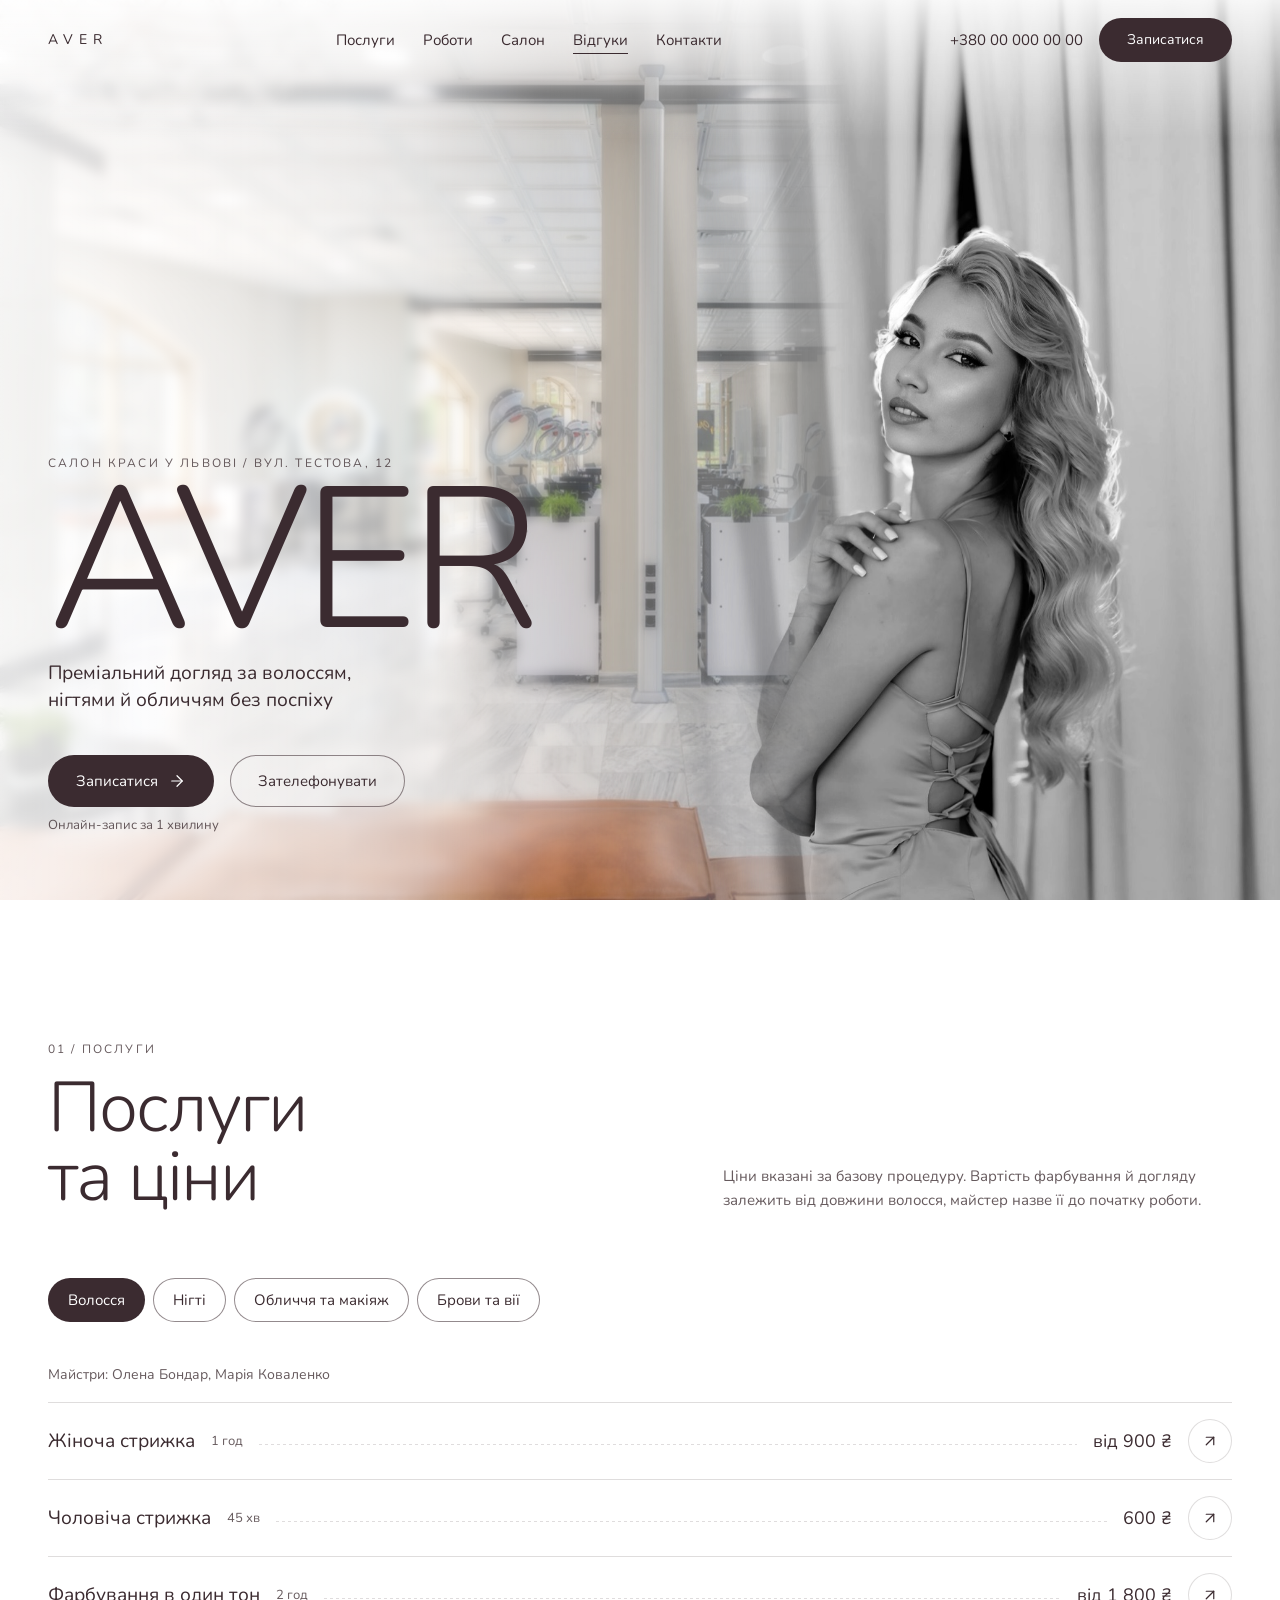
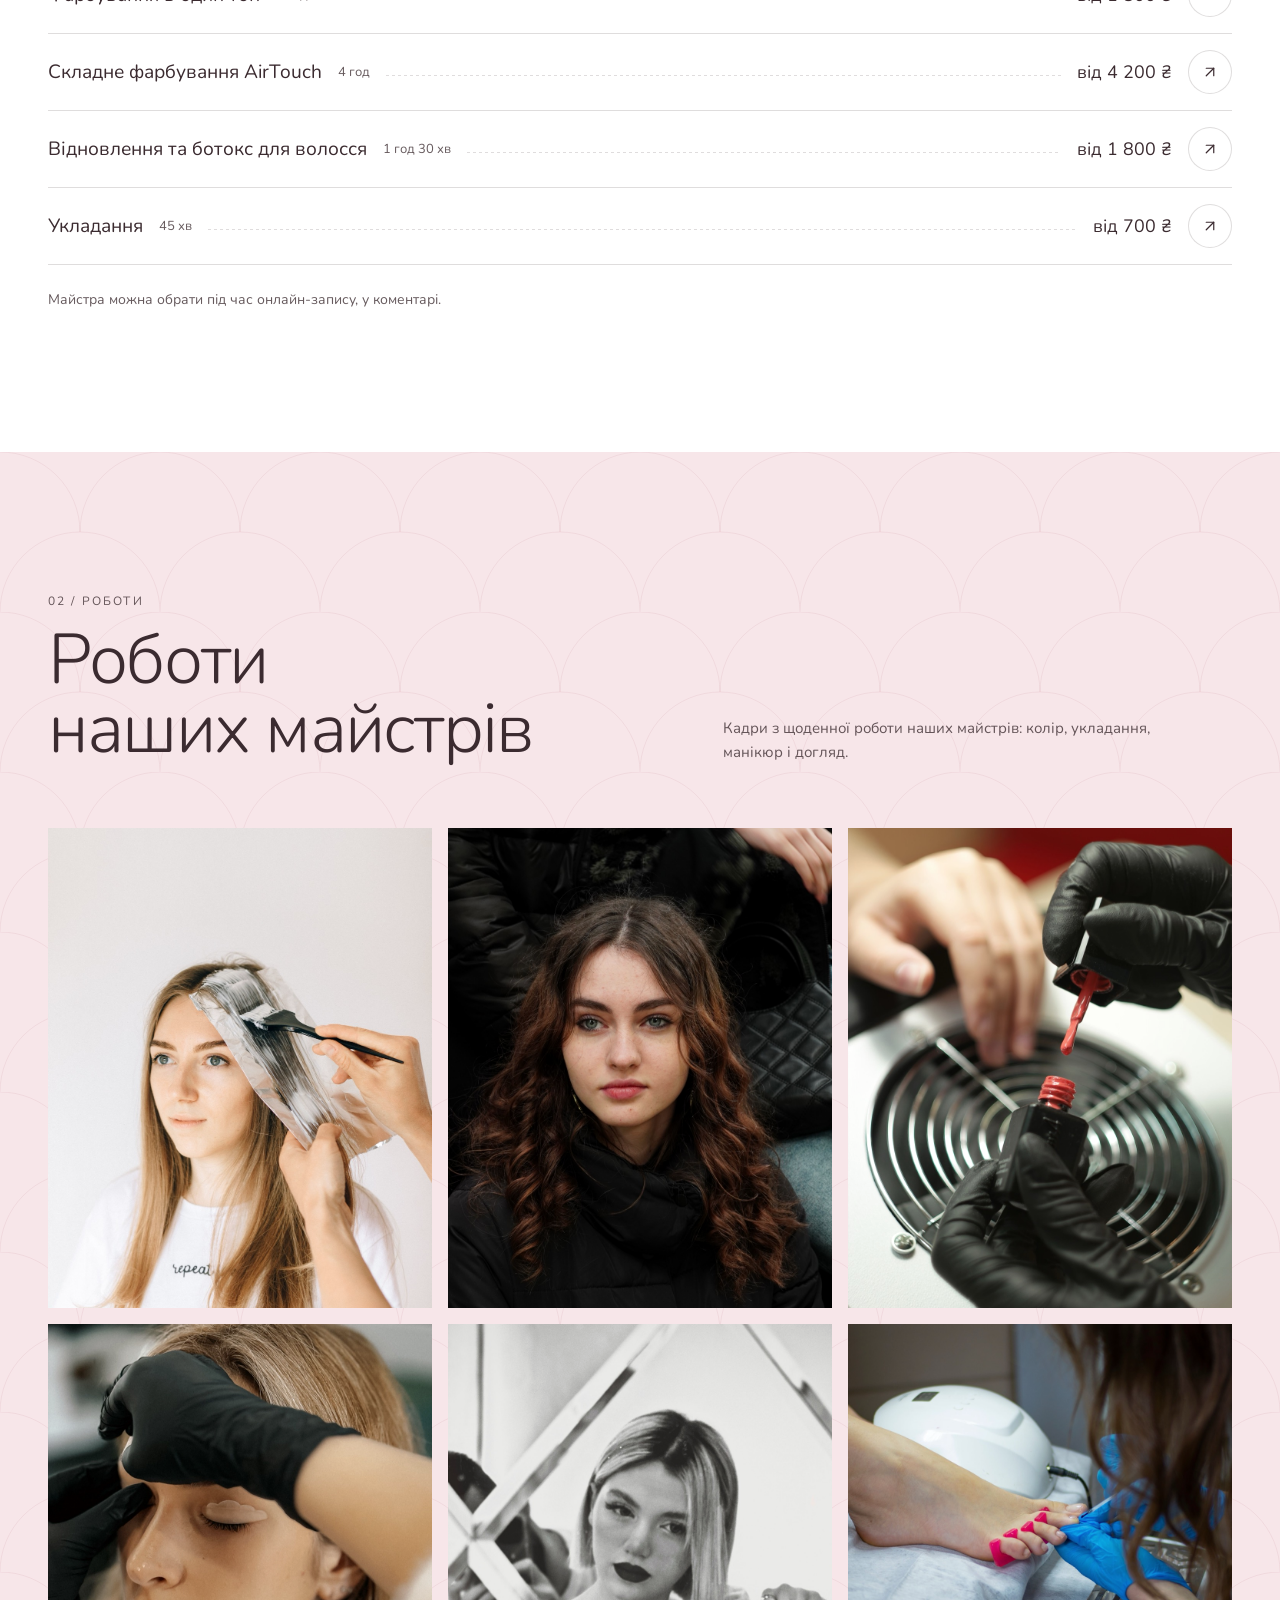
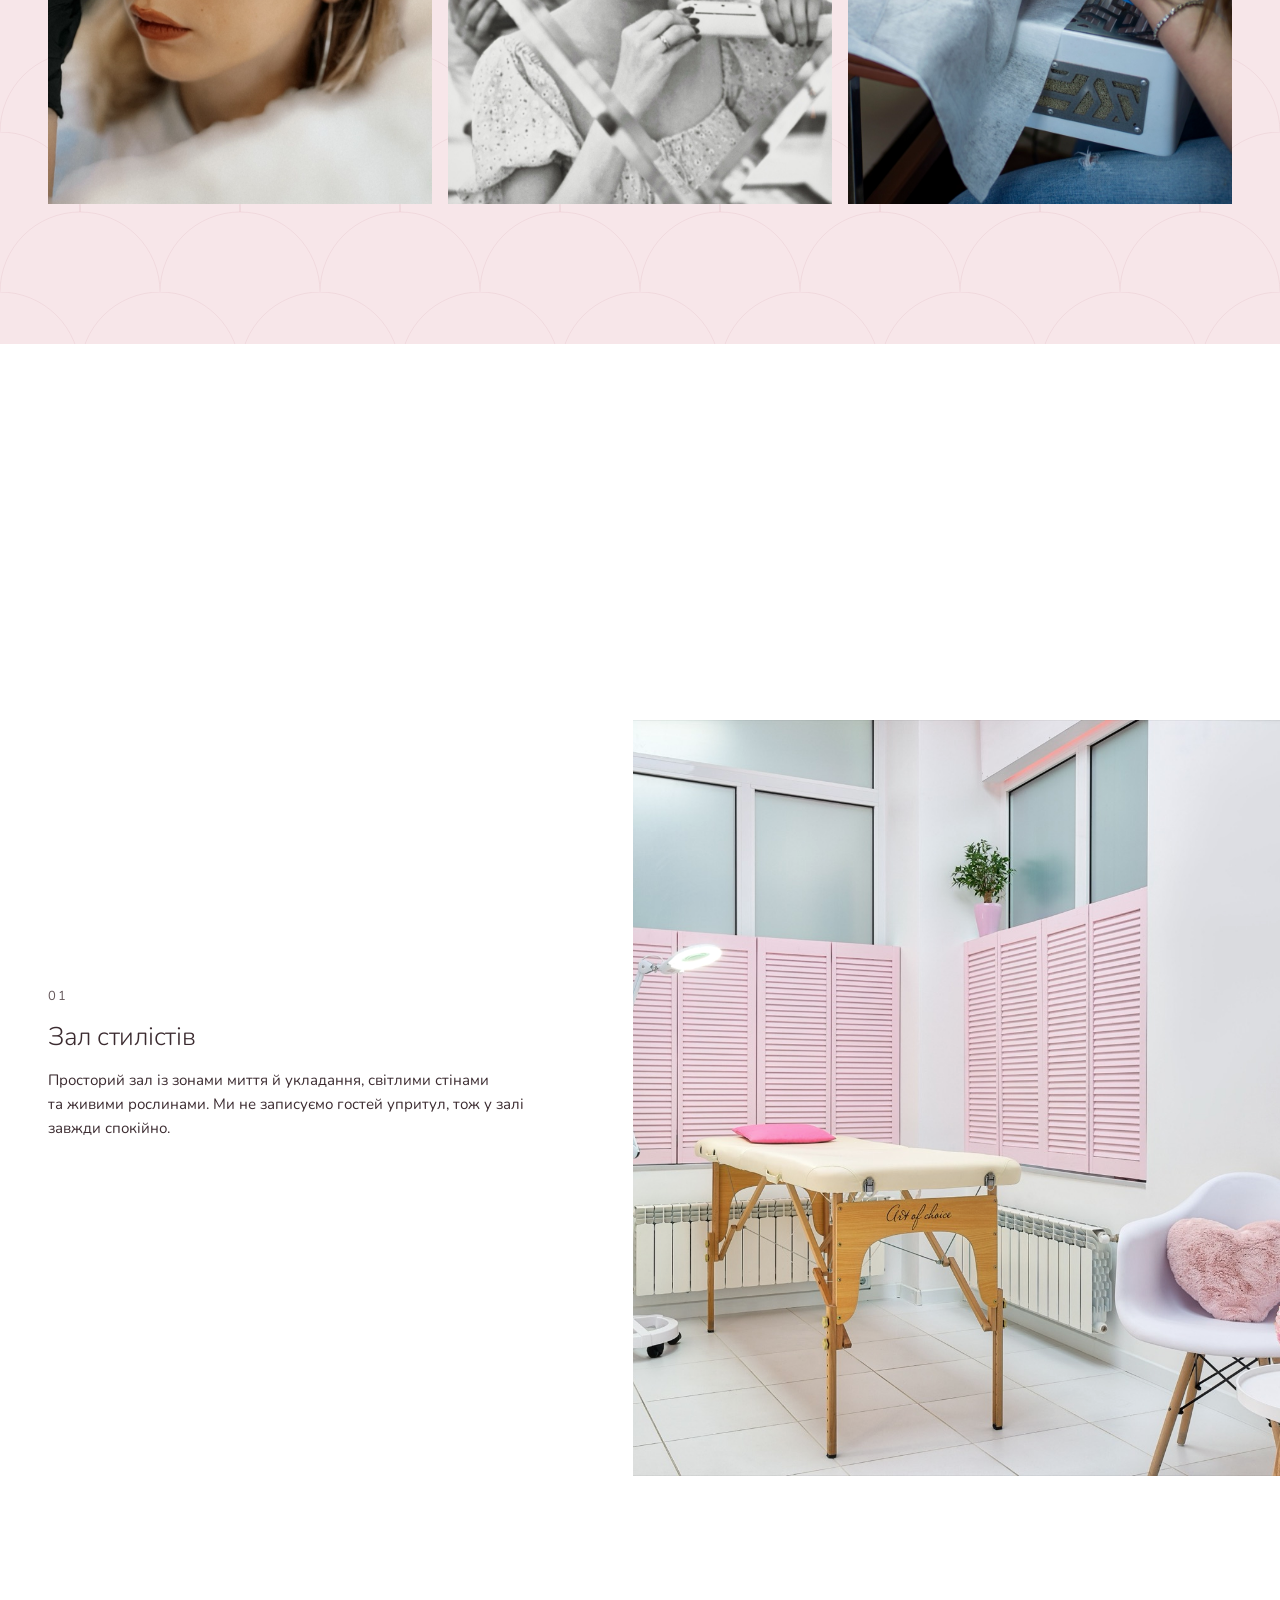
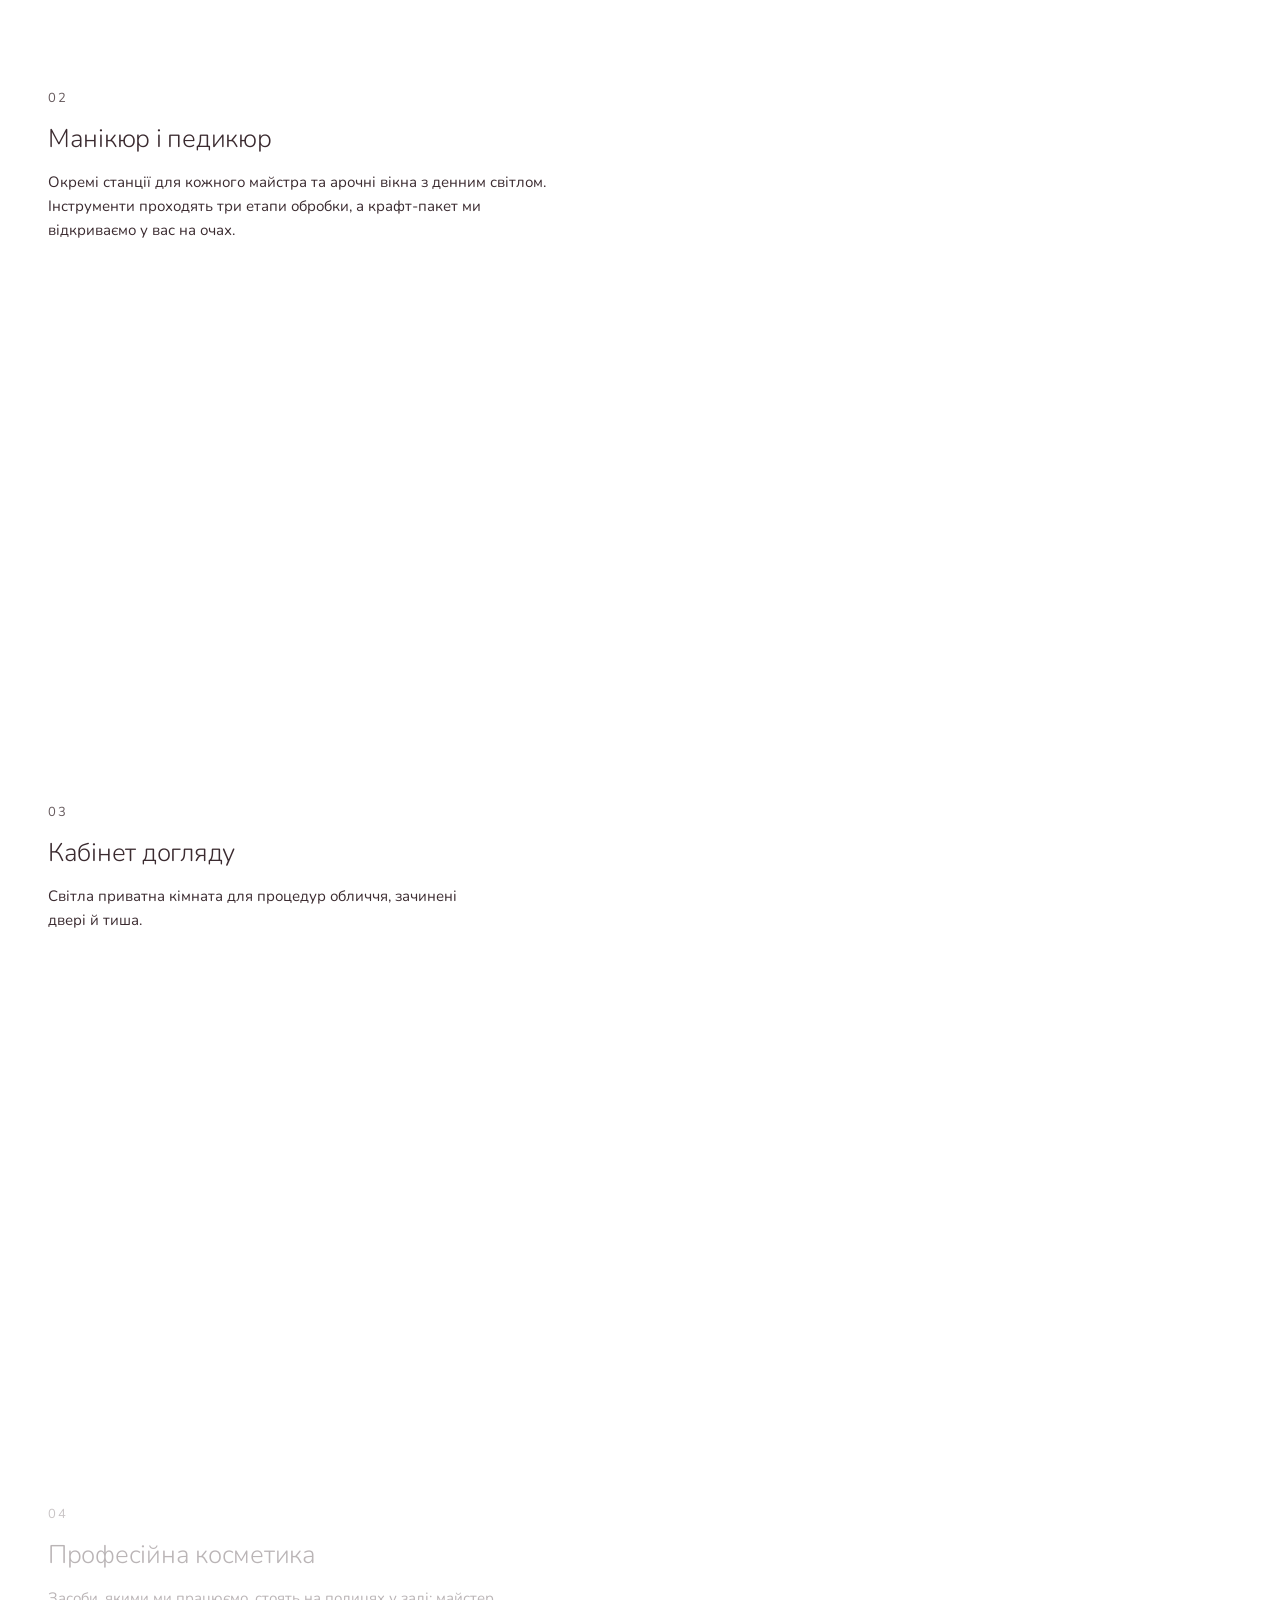
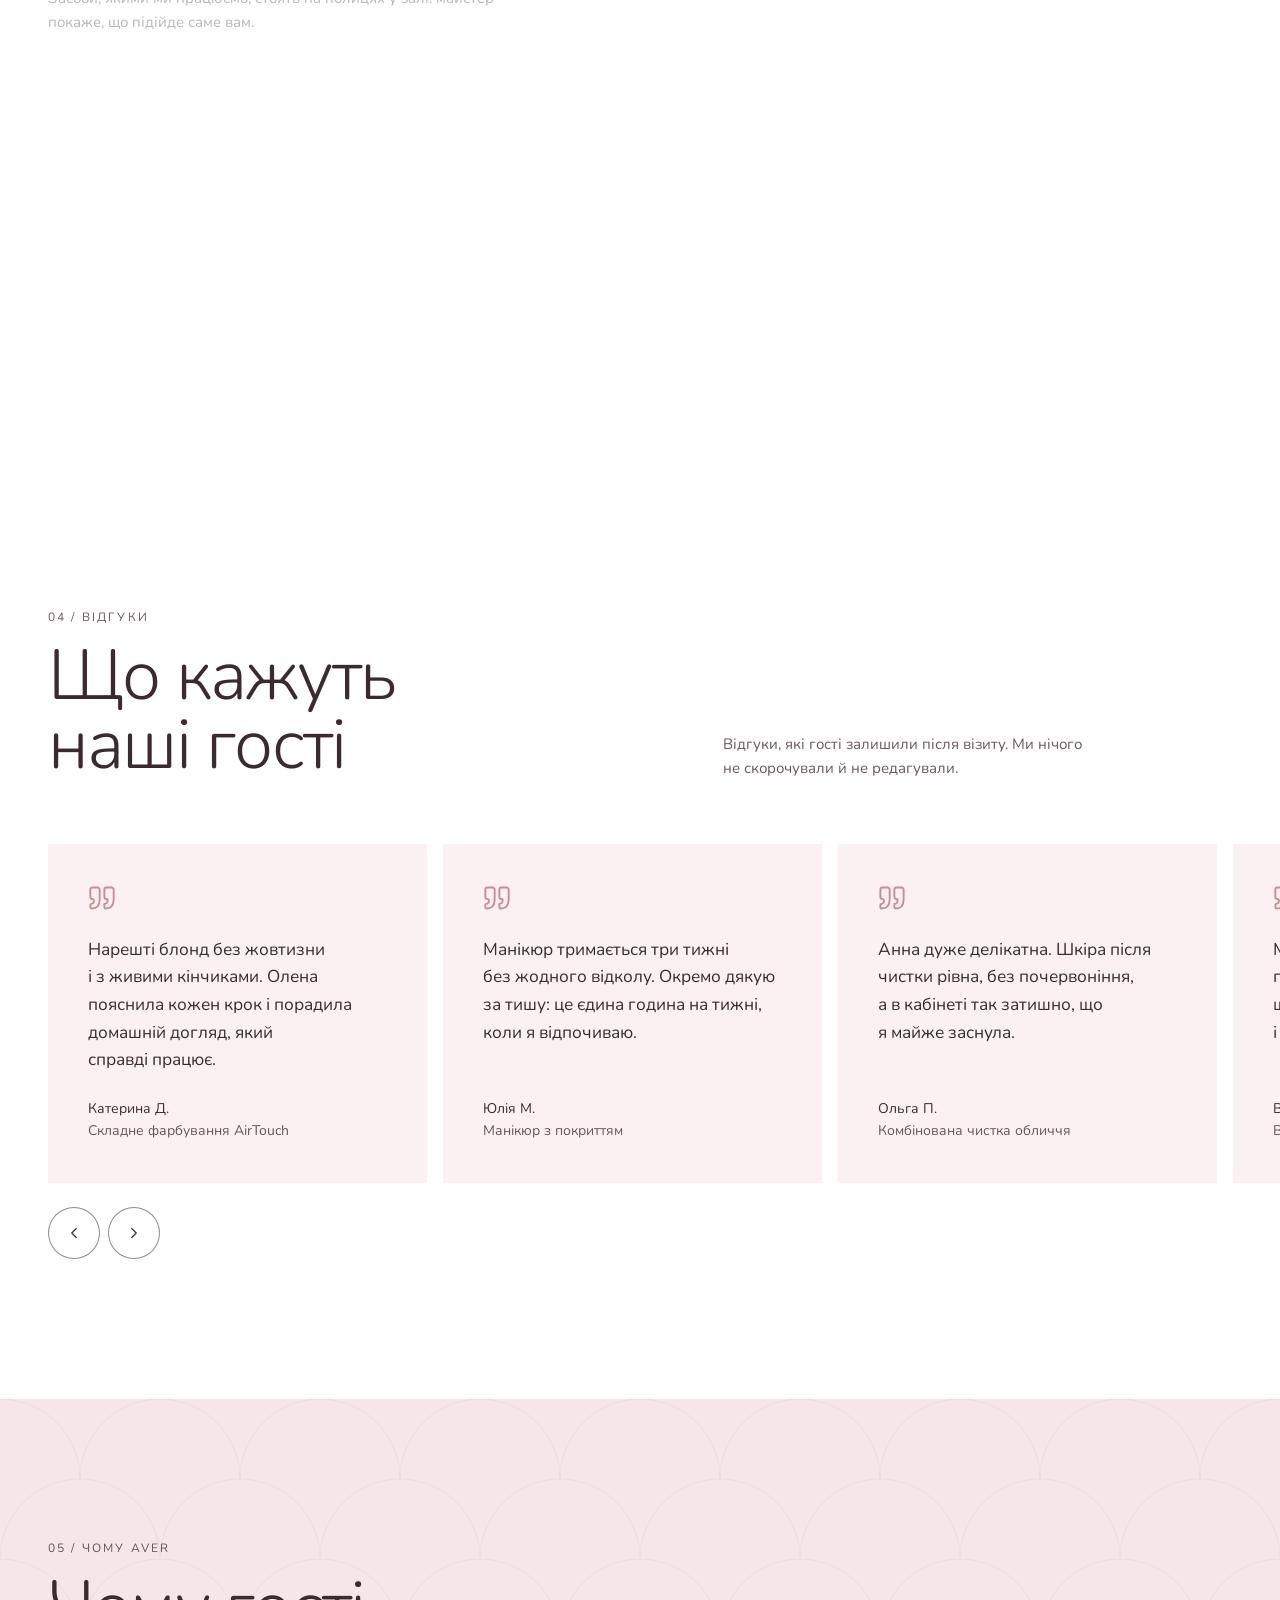
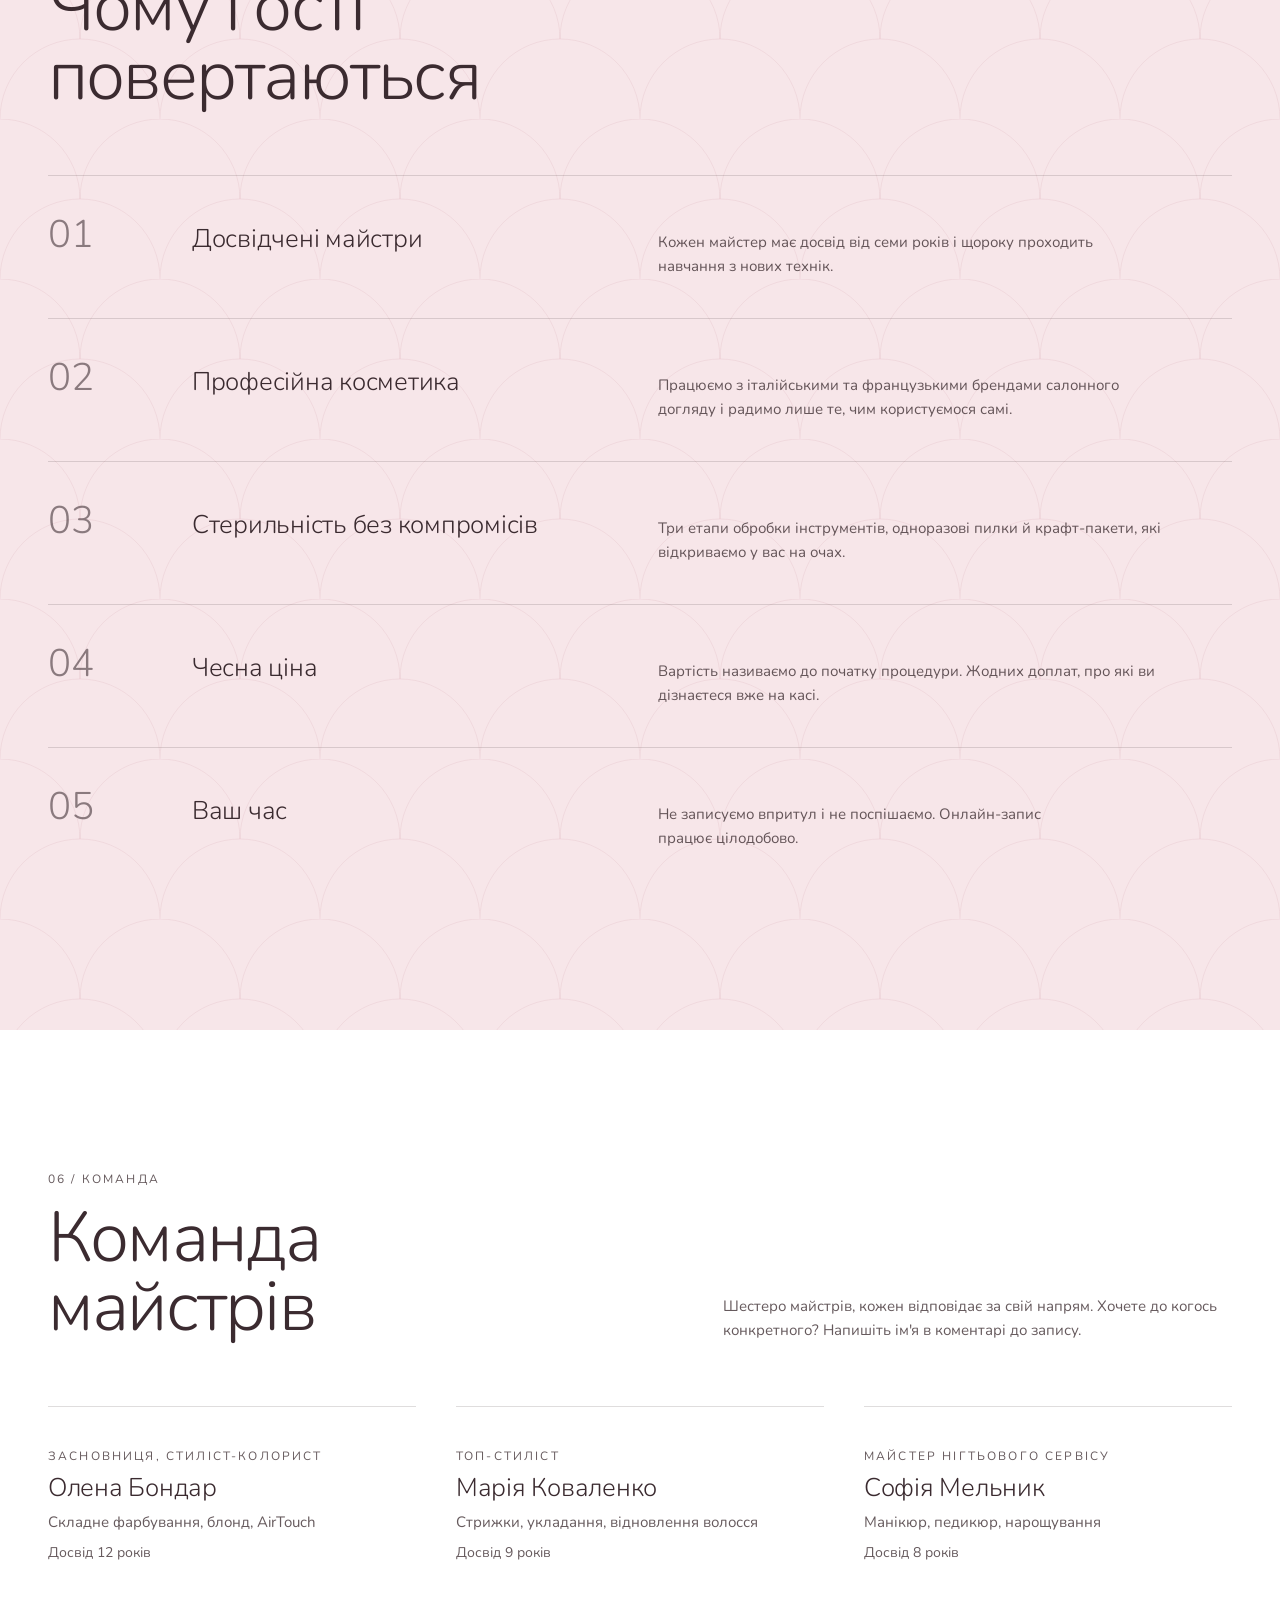
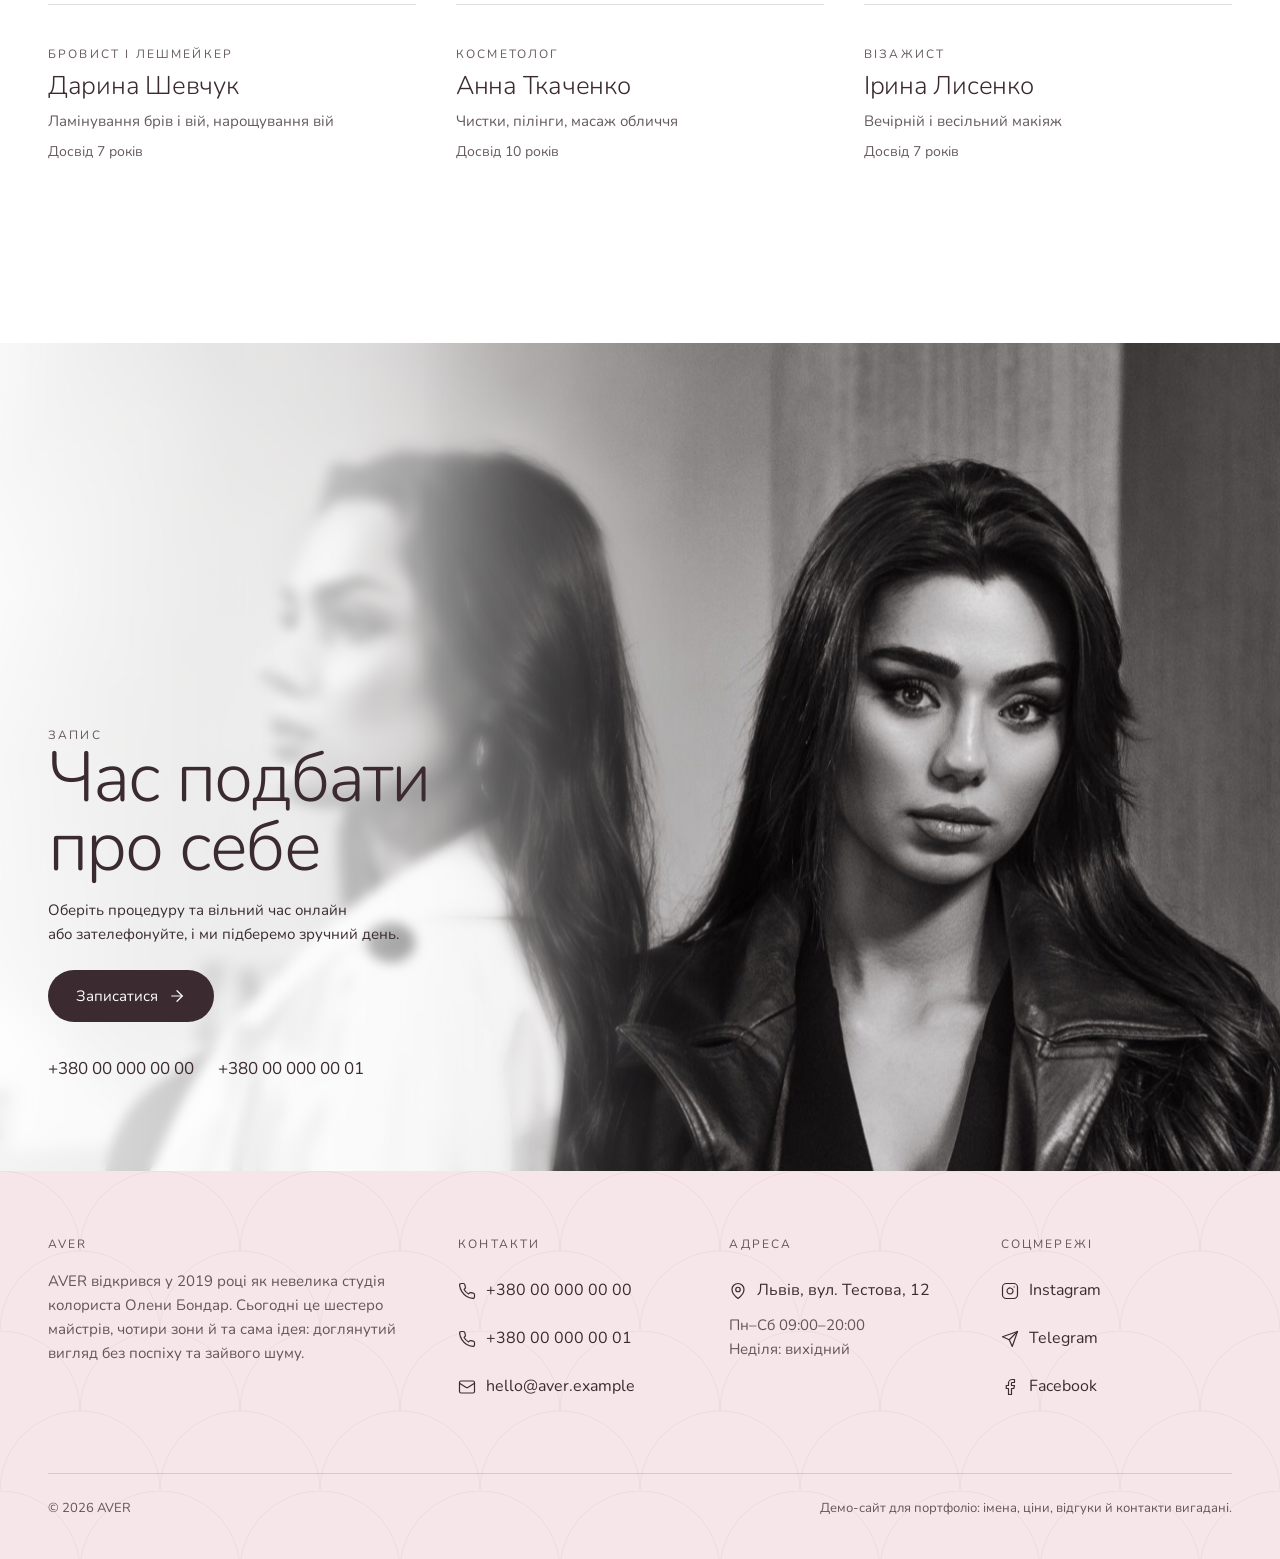
==== commit 5f913c4c: "Справжні фото з Pexels замість заглушок, кадрування й читабельність тексту на фото Co-Authored-By: C" ====
--- a/index.html
+++ b/index.html
@@ -111,12 +111,12 @@
     <!-- 1. ПЕРШИЙ ЕКРАН -->
     <section class="hero" aria-label="AVER, салон краси у Львові">
       <div class="hero__layer" data-parallax="0.18">
-        <!-- ФОТО: інтер'єр салону, 1920×1080, замінити assets/ph/hero-interior.svg -->
-        <img class="hero__interior photo" src="assets/ph/hero-interior.svg" alt="Світлий зал салону AVER з високими вікнами" width="1920" height="1080" fetchpriority="high">
+        <!-- ФОТО: assets/photos/hero-interior.jpg (Pexels, artbovich) -->
+        <img class="hero__interior photo" src="assets/photos/hero-interior.jpg" alt="Світлий зал салону з мармуровою підлогою й арочними вікнами" width="1600" height="1088" fetchpriority="high">
       </div>
       <div class="hero__model" data-parallax="0.08">
-        <!-- ФОТО: модель з доглянутим волоссям, 1200×1600 вертикаль, замінити assets/ph/hero-model.svg -->
-        <img class="photo" src="assets/ph/hero-model.svg" alt="Модель з доглянутим довгим волоссям" width="1200" height="1600" fetchpriority="high">
+        <!-- ФОТО: assets/photos/hero-model.jpg (Pexels, Katia Damyan) -->
+        <img class="photo" src="assets/photos/hero-model.jpg" alt="Модель з довгим хвилястим волоссям, чорно-біле фото" width="1200" height="1800" fetchpriority="high">
       </div>
       <div class="hero__veil" aria-hidden="true"></div>
 
@@ -164,16 +164,16 @@
             <span class="label">02 / Роботи</span>
             <h2 id="works-title">Роботи<br>наших майстрів</h2>
           </div>
-          <p class="rise d1">Фото без&nbsp;фільтрів і&nbsp;ретуші: так результат виглядає в&nbsp;денному світлі, одразу після процедури.</p>
-        </div>
-        <!-- ФОТО: 6 робіт, 1080×1350 (4:5), замінити assets/ph/work-1..6.svg -->
+          <p class="rise d1">Кадри з&nbsp;щоденної роботи наших майстрів: колір, укладання, манікюр і&nbsp;догляд.</p>
+        </div>
+        <!-- ФОТО: assets/photos/work-1..6.jpg (Pexels) -->
         <ul class="works">
-          <li class="rise"><figure class="work"><div class="work__img"><img class="photo" src="assets/ph/work-1.svg" alt="Світлий блонд у техніці AirTouch" width="1080" height="1350" loading="lazy"></div><figcaption>Блонд AirTouch <span class="work__who">Олена&nbsp;Бондар</span></figcaption></figure></li>
-          <li class="rise d1"><figure class="work"><div class="work__img"><img class="photo" src="assets/ph/work-2.svg" alt="Каскадна стрижка на довге волосся" width="1080" height="1350" loading="lazy"></div><figcaption>Каскадна стрижка <span class="work__who">Марія&nbsp;Коваленко</span></figcaption></figure></li>
-          <li class="rise d2"><figure class="work"><div class="work__img"><img class="photo" src="assets/ph/work-3.svg" alt="Нюдовий манікюр на коротких нігтях" width="1080" height="1350" loading="lazy"></div><figcaption>Нюдовий манікюр <span class="work__who">Софія&nbsp;Мельник</span></figcaption></figure></li>
-          <li class="rise"><figure class="work"><div class="work__img"><img class="photo" src="assets/ph/work-4.svg" alt="Вії після ламінування, крупний план" width="1080" height="1350" loading="lazy"></div><figcaption>Ламінування вій <span class="work__who">Дарина&nbsp;Шевчук</span></figcaption></figure></li>
-          <li class="rise d1"><figure class="work"><div class="work__img"><img class="photo" src="assets/ph/work-5.svg" alt="Вечірній макіяж у теплих тонах" width="1080" height="1350" loading="lazy"></div><figcaption>Вечірній макіяж <span class="work__who">Ірина&nbsp;Лисенко</span></figcaption></figure></li>
-          <li class="rise d2"><figure class="work"><div class="work__img"><img class="photo" src="assets/ph/work-6.svg" alt="Блискуче волосся після відновлення" width="1080" height="1350" loading="lazy"></div><figcaption>Відновлення волосся <span class="work__who">Марія&nbsp;Коваленко</span></figcaption></figure></li>
+          <li class="rise"><figure class="work"><div class="work__img"><img class="photo" src="assets/photos/work-1.jpg" alt="Фарбування волосся із фольгою, світле волосся" width="1000" height="1500" loading="lazy"></div><figcaption>Фарбування волосся <span class="work__who">Олена&nbsp;Бондар</span></figcaption></figure></li>
+          <li class="rise d1"><figure class="work"><div class="work__img"><img class="photo" src="assets/photos/work-2.jpg" alt="Дівчина з довгим кучерявим волоссям каштанового кольору" width="1000" height="1777" loading="lazy"></div><figcaption>Локони й&nbsp;укладання <span class="work__who">Марія&nbsp;Коваленко</span></figcaption></figure></li>
+          <li class="rise d2"><figure class="work"><div class="work__img"><img class="photo" src="assets/photos/work-3.jpg" alt="Майстер наносить червоний гель-лак" width="1000" height="1333" loading="lazy"></div><figcaption>Манікюр з&nbsp;гель-лаком <span class="work__who">Софія&nbsp;Мельник</span></figcaption></figure></li>
+          <li class="rise"><figure class="work"><div class="work__img"><img class="photo" src="assets/photos/work-4.jpg" alt="Майстер у чорних рукавичках готує очі клієнтки до ламінування вій" width="1000" height="1777" loading="lazy"></div><figcaption>Ламінування вій <span class="work__who">Дарина&nbsp;Шевчук</span></figcaption></figure></li>
+          <li class="rise d1"><figure class="work"><div class="work__img"><img class="photo" src="assets/photos/work-5.jpg" alt="Дівчина вирівнює волосся праскою перед дзеркалом, чорно-біле фото" width="1000" height="1636" loading="lazy"></div><figcaption>Укладання волосся <span class="work__who">Марія&nbsp;Коваленко</span></figcaption></figure></li>
+          <li class="rise d2"><figure class="work"><div class="work__img"><img class="photo" src="assets/photos/work-6.jpg" alt="Майстер робить педикюр, крупний план" width="1000" height="1779" loading="lazy"></div><figcaption>Педикюр <span class="work__who">Софія&nbsp;Мельник</span></figcaption></figure></li>
         </ul>
       </div>
     </section>
@@ -190,33 +190,33 @@
         </div>
 
         <div class="salon__wrap">
-          <!-- ФОТО: 4 фото інтер'єру, 1200×1500 (4:5), замінити assets/ph/salon-1..4.svg -->
+          <!-- ФОТО: assets/photos/salon-1..4.jpg (Pexels) -->
           <div class="salon__stage">
-            <img class="photo is-active" data-salon-img src="assets/ph/salon-1.svg" alt="Зал стилістів біля високих вікон" width="1200" height="1500">
-            <img class="photo" data-salon-img src="assets/ph/salon-2.svg" alt="Зона манікюру з м'якими кріслами" width="1200" height="1500" loading="lazy">
-            <img class="photo" data-salon-img src="assets/ph/salon-3.svg" alt="Кабінет догляду за обличчям" width="1200" height="1500" loading="lazy">
-            <img class="photo" data-salon-img src="assets/ph/salon-4.svg" alt="Лаунж із кавою для гостей" width="1200" height="1500" loading="lazy">
+            <img class="photo is-active" data-salon-img src="assets/photos/salon-1.jpg" alt="Стиліст біля зони миття голови, світла стіна з картиною" width="1200" height="1800">
+            <img class="photo" data-salon-img src="assets/photos/salon-2.jpg" alt="Зона манікюру й педикюру з арочним вікном" width="1800" height="1201" loading="lazy">
+            <img class="photo" data-salon-img src="assets/photos/salon-3.jpg" alt="Світлий кабінет догляду з рожевими жалюзі й масажним столом" width="1800" height="1200" loading="lazy">
+            <img class="photo" data-salon-img src="assets/photos/salon-4.jpg" alt="Полиці з професійною косметикою для догляду" width="1200" height="1800" loading="lazy">
           </div>
           <ol class="salon__steps">
             <li class="salon__step is-active" data-salon-step="0">
               <span class="salon__num">01</span>
               <h3>Зал стилістів</h3>
-              <p>Чотири крісла біля високих вікон і&nbsp;природне світло для&nbsp;точного кольору. Ми не&nbsp;записуємо гостей упритул, тож у&nbsp;залі завжди спокійно.</p>
+              <p>Просторий зал із&nbsp;зонами миття й&nbsp;укладання, світлими стінами та&nbsp;живими рослинами. Ми не&nbsp;записуємо гостей упритул, тож у&nbsp;залі завжди спокійно.</p>
             </li>
             <li class="salon__step" data-salon-step="1">
               <span class="salon__num">02</span>
-              <h3>Зона манікюру</h3>
-              <p>Окремий тихий куточок із&nbsp;м'якими кріслами. Інструменти проходять три етапи обробки, а&nbsp;крафт-пакет ми відкриваємо у&nbsp;вас на&nbsp;очах.</p>
+              <h3>Манікюр і&nbsp;педикюр</h3>
+              <p>Окремі станції для&nbsp;кожного майстра та&nbsp;арочні вікна з&nbsp;денним світлом. Інструменти проходять три етапи обробки, а&nbsp;крафт-пакет ми відкриваємо у&nbsp;вас на&nbsp;очах.</p>
             </li>
             <li class="salon__step" data-salon-step="2">
               <span class="salon__num">03</span>
               <h3>Кабінет догляду</h3>
-              <p>Приватна кімната для&nbsp;процедур обличчя з&nbsp;приглушеним світлом, теплим пледом і&nbsp;зачиненими дверима.</p>
+              <p>Світла приватна кімната для&nbsp;процедур обличчя, зачинені двері й&nbsp;тиша.</p>
             </li>
             <li class="salon__step" data-salon-step="3">
               <span class="salon__num">04</span>
-              <h3>Лаунж</h3>
-              <p>Кава, трав'яний чай і&nbsp;місце, де можна почекати подругу або просто перевести подих перед процедурою.</p>
+              <h3>Професійна косметика</h3>
+              <p>Засоби, якими ми&nbsp;працюємо, стоять на&nbsp;полицях у&nbsp;залі: майстер покаже, що підійде саме вам.</p>
             </li>
           </ol>
         </div>
@@ -361,8 +361,8 @@
     <!-- 8. ФІНАЛЬНИЙ ЗАКЛИК -->
     <section class="cta" aria-labelledby="cta-title">
       <div class="cta__layer" data-parallax="0.1">
-        <!-- ФОТО: атмосферне фото, 1920×1080, замінити assets/ph/cta.svg -->
-        <img class="photo" src="assets/ph/cta.svg" alt="Волосся моделі в теплому вечірньому світлі" width="1920" height="1080" loading="lazy">
+        <!-- ФОТО: assets/photos/cta.jpg (Pexels, Mirac Sendil) -->
+        <img class="photo" src="assets/photos/cta.jpg" alt="Дві дівчини з довгим темним волоссям, чорно-біле фото" width="1600" height="1000" loading="lazy">
       </div>
       <div class="hero__veil" aria-hidden="true"></div>
       <div class="container cta__content">
--- a/styles.css
+++ b/styles.css
@@ -552,6 +552,16 @@
   background: var(--pink);
 }
 
+/* світла смуга зверху: меню читається на будь-якому фото */
+.hero::after {
+  content: "";
+  position: absolute;
+  inset: 0 0 auto 0;
+  height: calc(var(--header-h) + 60px);
+  background: linear-gradient(to bottom, rgba(255, 255, 255, 0.88), rgba(255, 255, 255, 0));
+  pointer-events: none;
+}
+
 .hero__layer {
   position: absolute;
   inset: 0;
@@ -578,7 +588,7 @@
   width: 100%;
   height: 100%;
   object-fit: cover;
-  object-position: 50% 20%;
+  object-position: 50% 18%;
   -webkit-mask-image: linear-gradient(to bottom, #000 40%, transparent 96%);
   mask-image: linear-gradient(to bottom, #000 40%, transparent 96%);
 }
@@ -587,12 +597,12 @@
 .hero__veil {
   position: absolute;
   inset: auto 0 0 0;
-  height: 55%;
-  background: linear-gradient(to top, rgba(255, 255, 255, 0.7), rgba(255, 255, 255, 0));
-  -webkit-backdrop-filter: blur(24px);
-  backdrop-filter: blur(24px);
-  -webkit-mask-image: linear-gradient(to top, #000 20%, transparent);
-  mask-image: linear-gradient(to top, #000 20%, transparent);
+  height: 66%;
+  background: linear-gradient(to top, rgba(255, 255, 255, 0.94) 10%, rgba(255, 255, 255, 0.82) 45%, rgba(255, 255, 255, 0));
+  -webkit-backdrop-filter: blur(14px);
+  backdrop-filter: blur(14px);
+  -webkit-mask-image: linear-gradient(to top, #000 55%, transparent);
+  mask-image: linear-gradient(to top, #000 55%, transparent);
   pointer-events: none;
 }
 
@@ -646,8 +656,14 @@
     mask-image: linear-gradient(to right, transparent 0%, #000 42%);
   }
   .hero__veil {
-    -webkit-mask-image: linear-gradient(to top right, #000 30%, transparent 75%);
-    mask-image: linear-gradient(to top right, #000 30%, transparent 75%);
+    inset: 0 auto 0 0;
+    width: 60%;
+    height: 100%;
+    background: linear-gradient(to right, rgba(255, 255, 255, 0.88) 0%, rgba(255, 255, 255, 0.7) 45%, rgba(255, 255, 255, 0));
+    -webkit-backdrop-filter: blur(6px);
+    backdrop-filter: blur(6px);
+    -webkit-mask-image: linear-gradient(to right, #000 55%, transparent);
+    mask-image: linear-gradient(to right, #000 55%, transparent);
   }
   .hero__content {
     padding-bottom: var(--s6);
@@ -898,6 +914,14 @@
   object-fit: cover;
   filter: saturate(0.92) contrast(1.02);
 }
+
+/* точка кадрування для кожної роботи: щоб в 4:5 не відрізало обличчя */
+.works li:nth-child(1) .photo { object-position: 50% 28%; }
+.works li:nth-child(2) .photo { object-position: 50% 24%; }
+.works li:nth-child(3) .photo { object-position: 50% 50%; }
+.works li:nth-child(4) .photo { object-position: 50% 30%; }
+.works li:nth-child(5) .photo { object-position: 50% 42%; }
+.works li:nth-child(6) .photo { object-position: 50% 45%; }
 
 .work__img .photo {
   aspect-ratio: 4 / 5;
@@ -1225,6 +1249,17 @@
   width: 100%;
   height: 100%;
   object-fit: cover;
+  object-position: 50% 35%;
+}
+
+/* телефон: показати обличчя справа й дати тексту світлу підкладку вище */
+@media (max-width: 799px) {
+  .cta__layer img {
+    object-position: 82% 30%;
+  }
+  .cta .hero__veil {
+    height: 82%;
+  }
 }
 
 .cta__content {
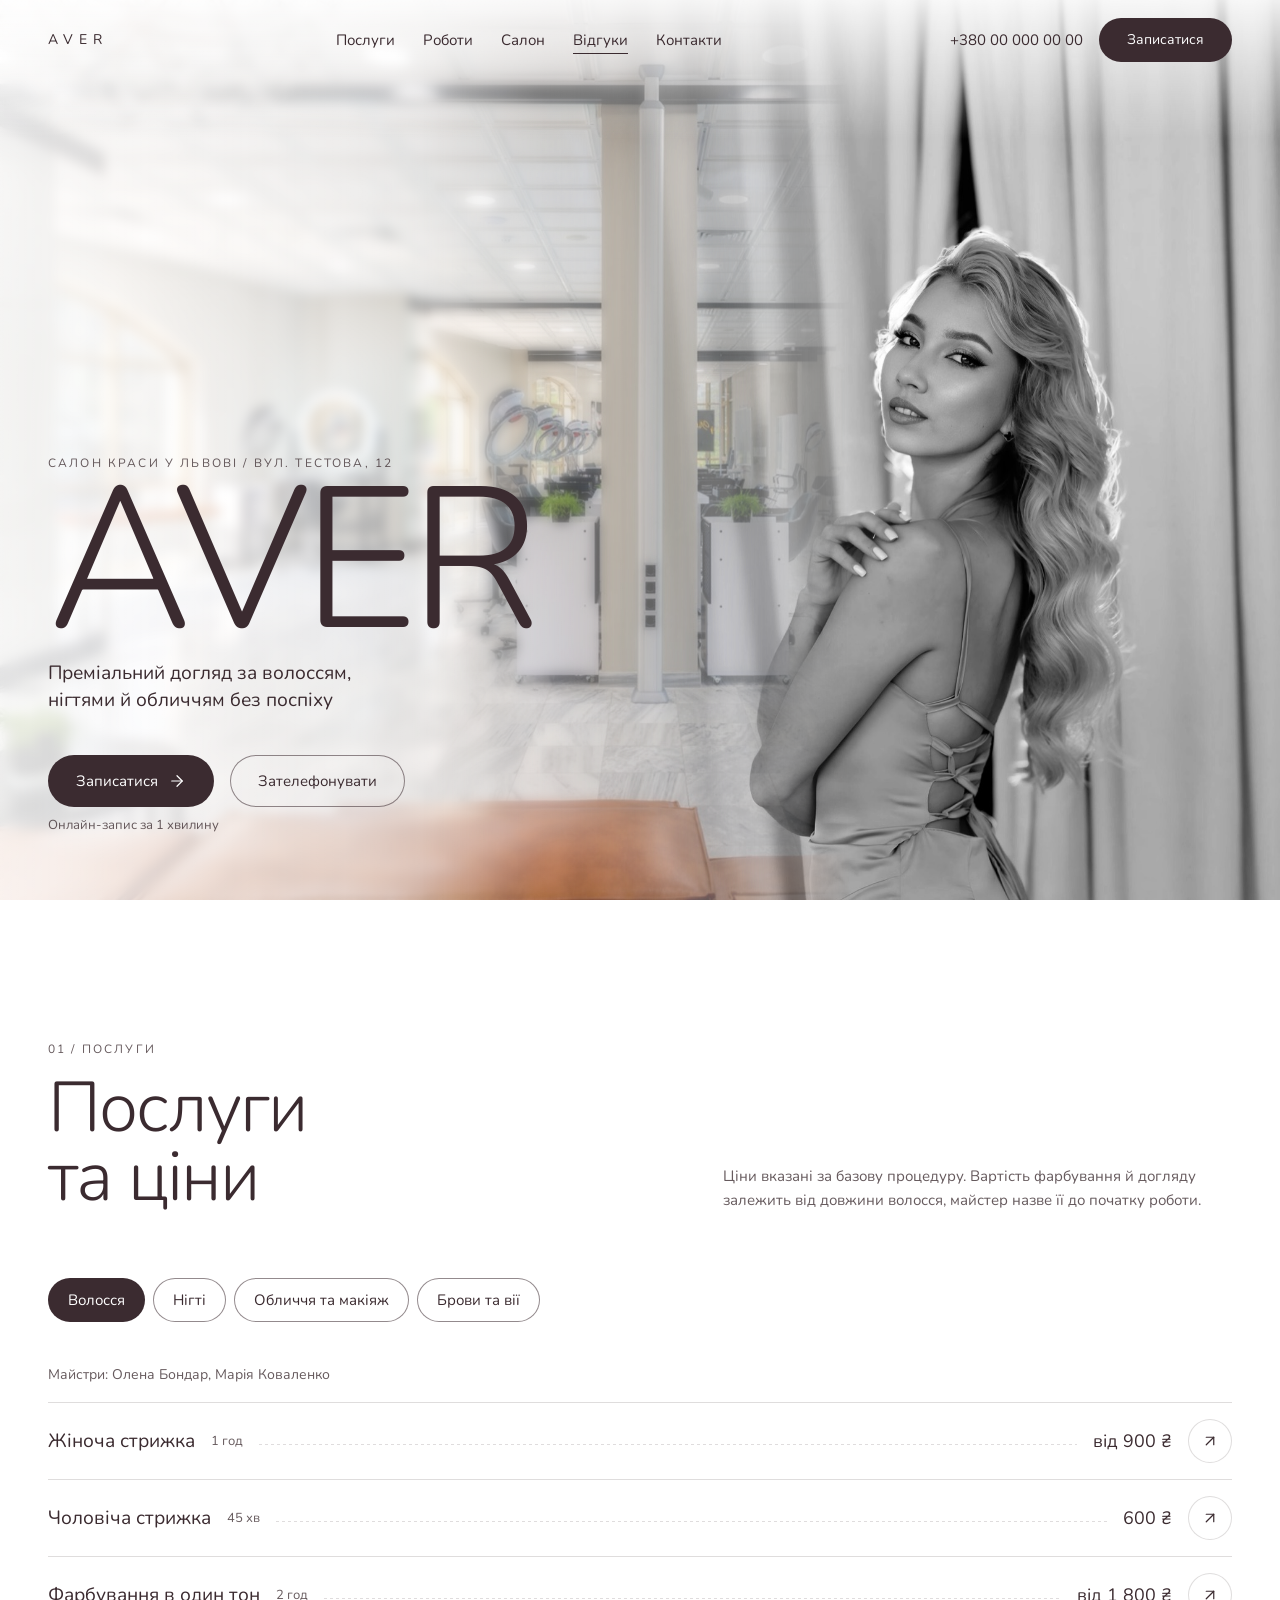
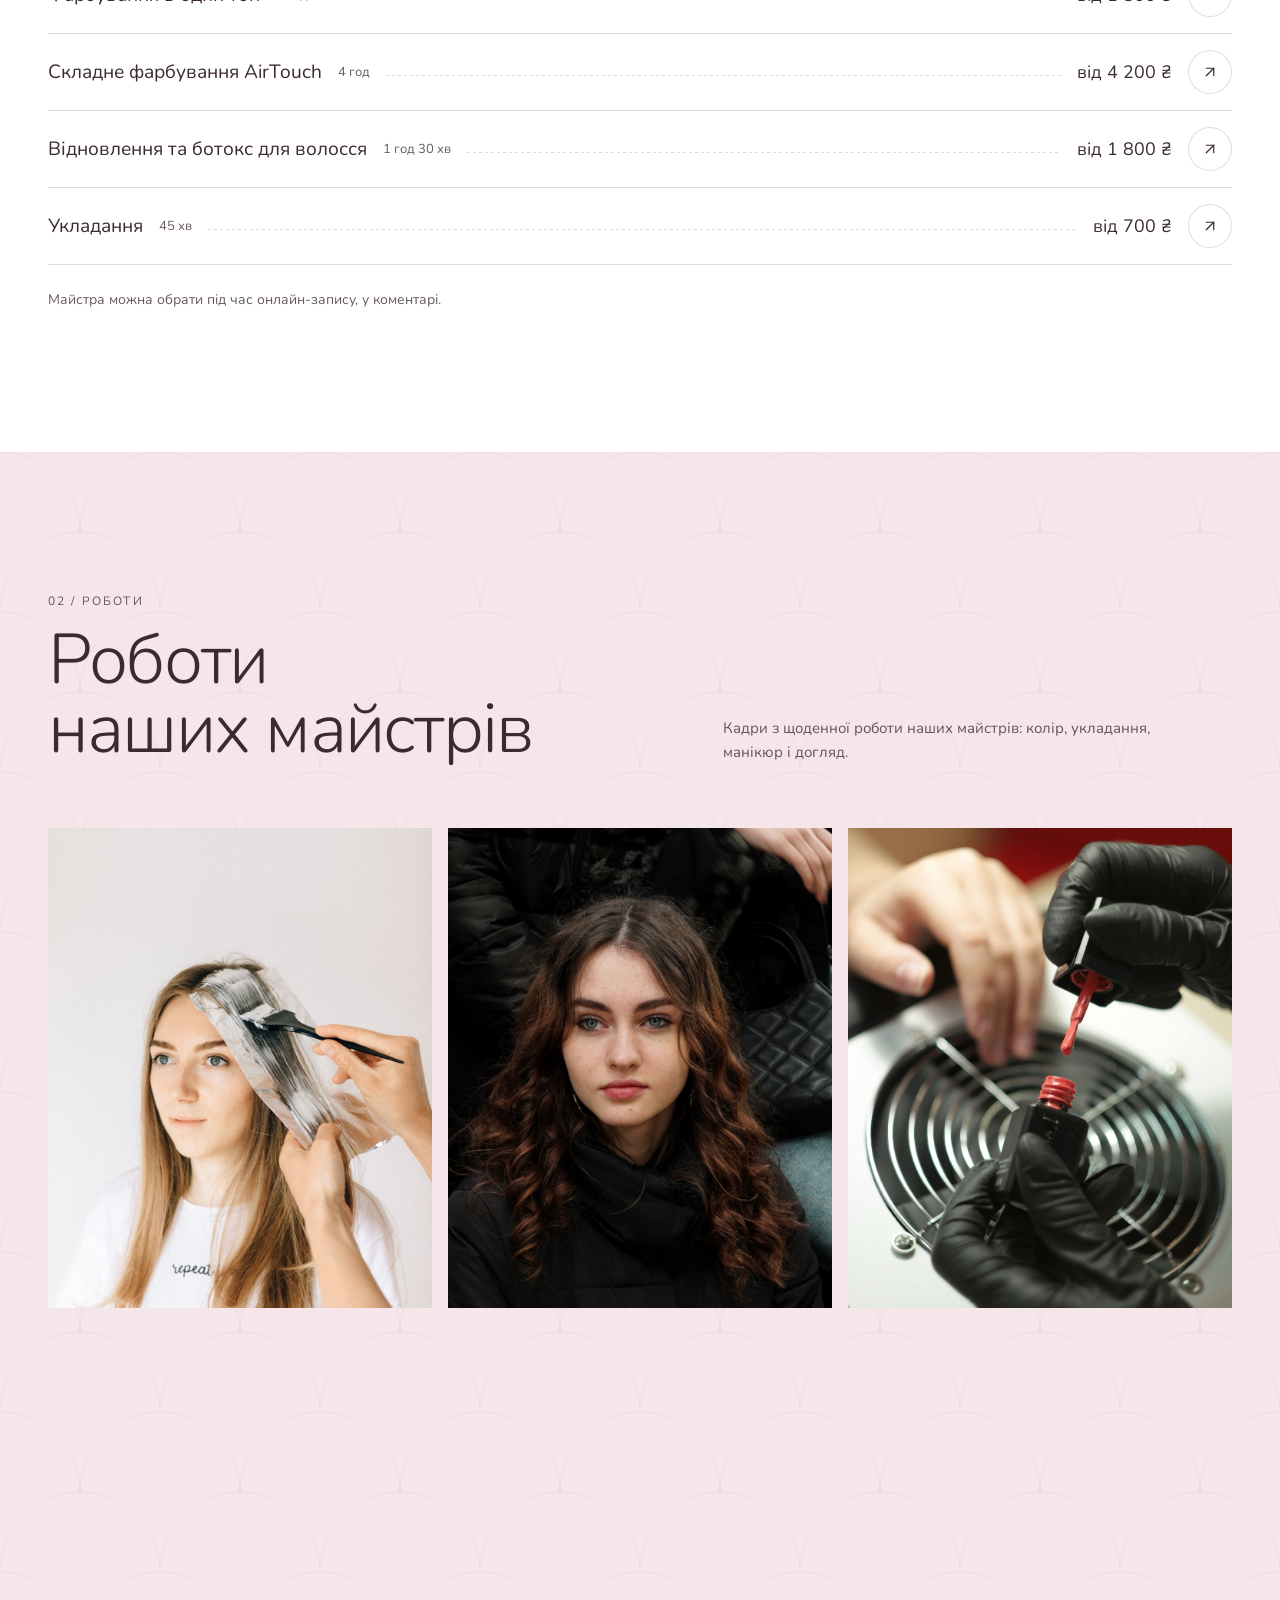
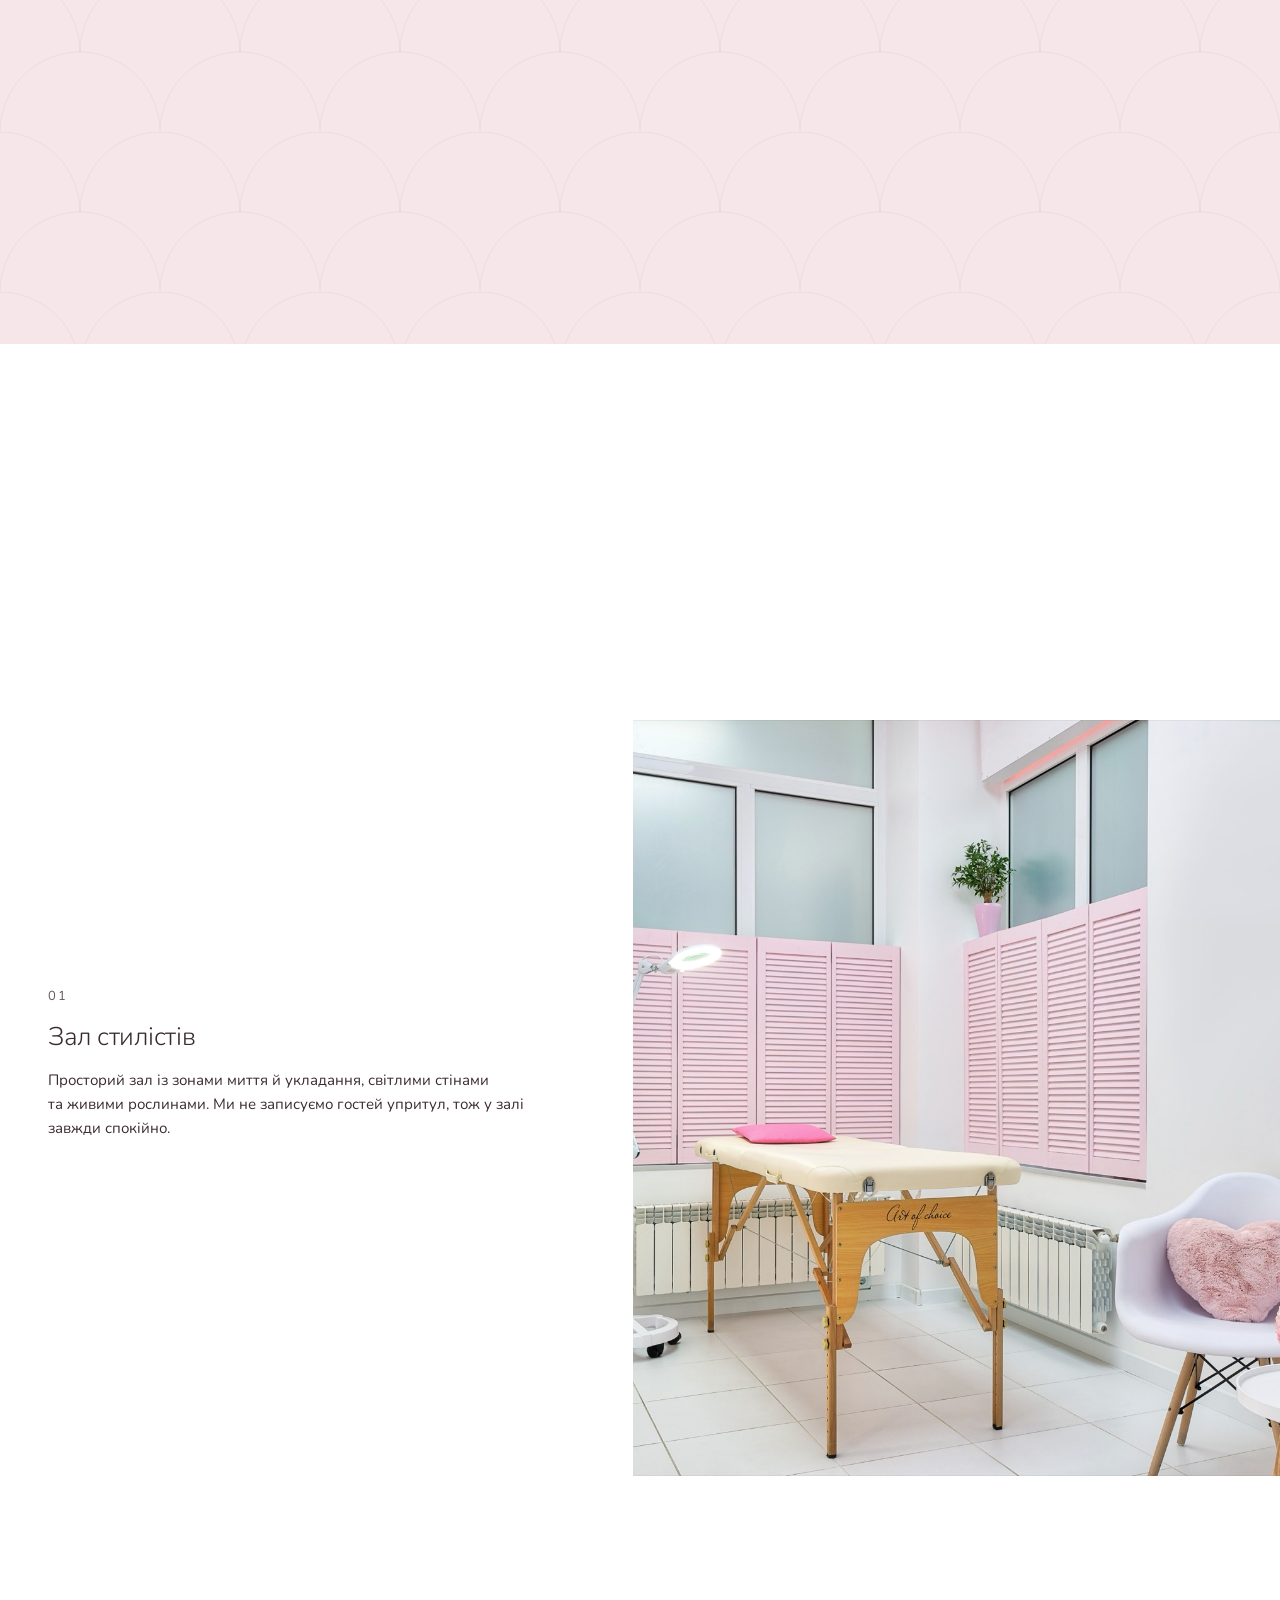
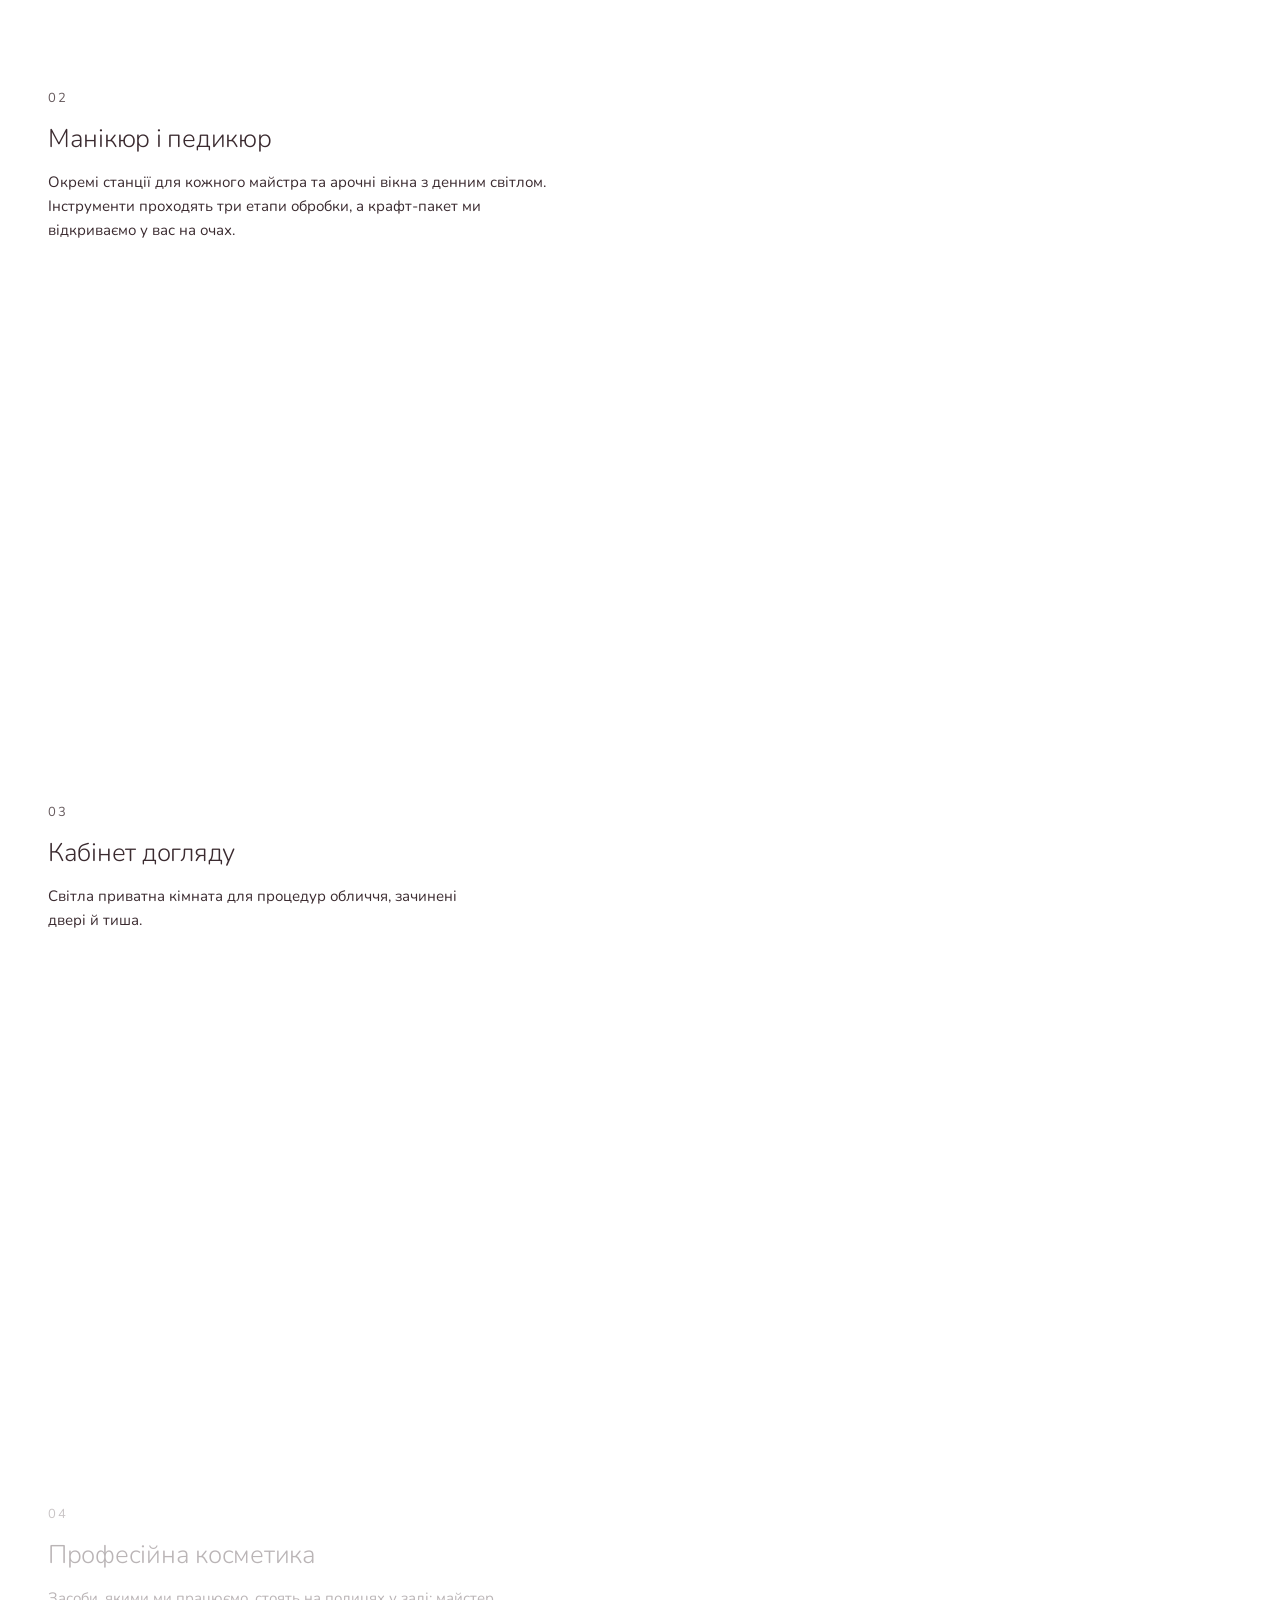
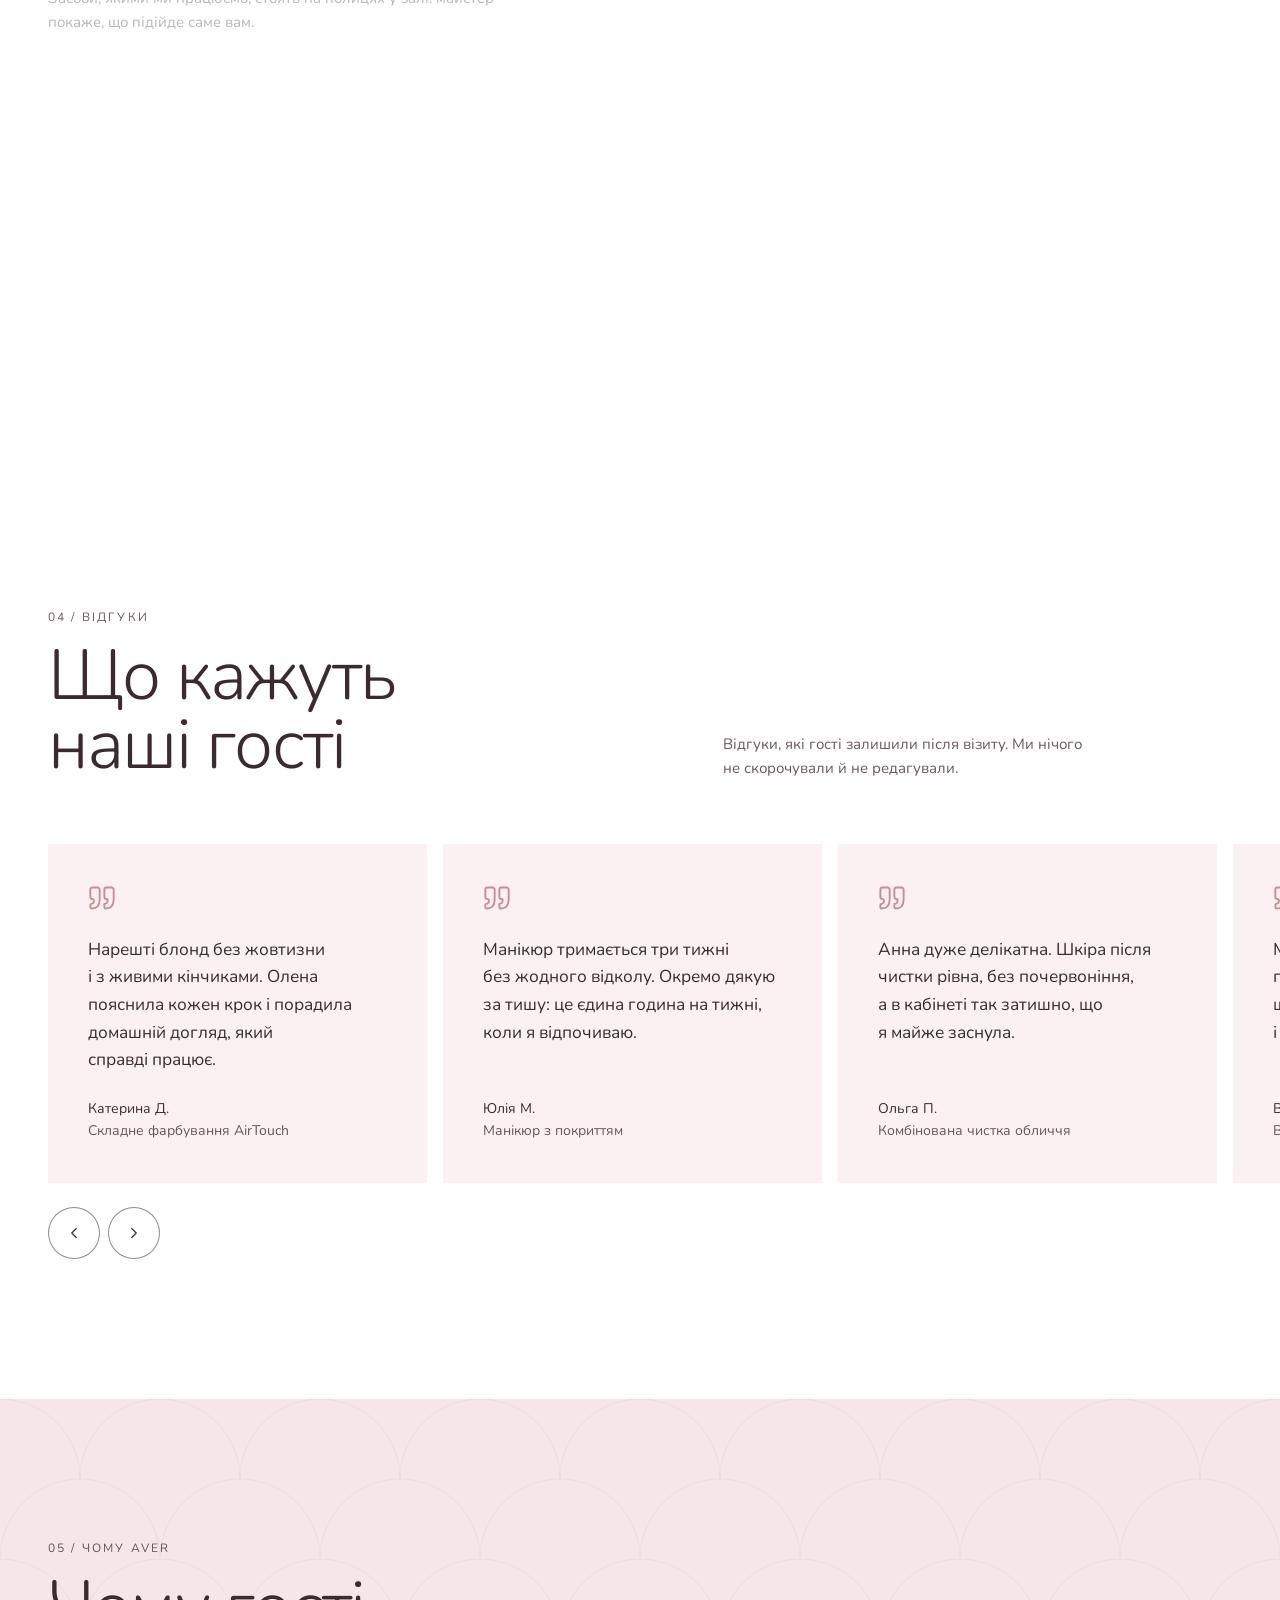
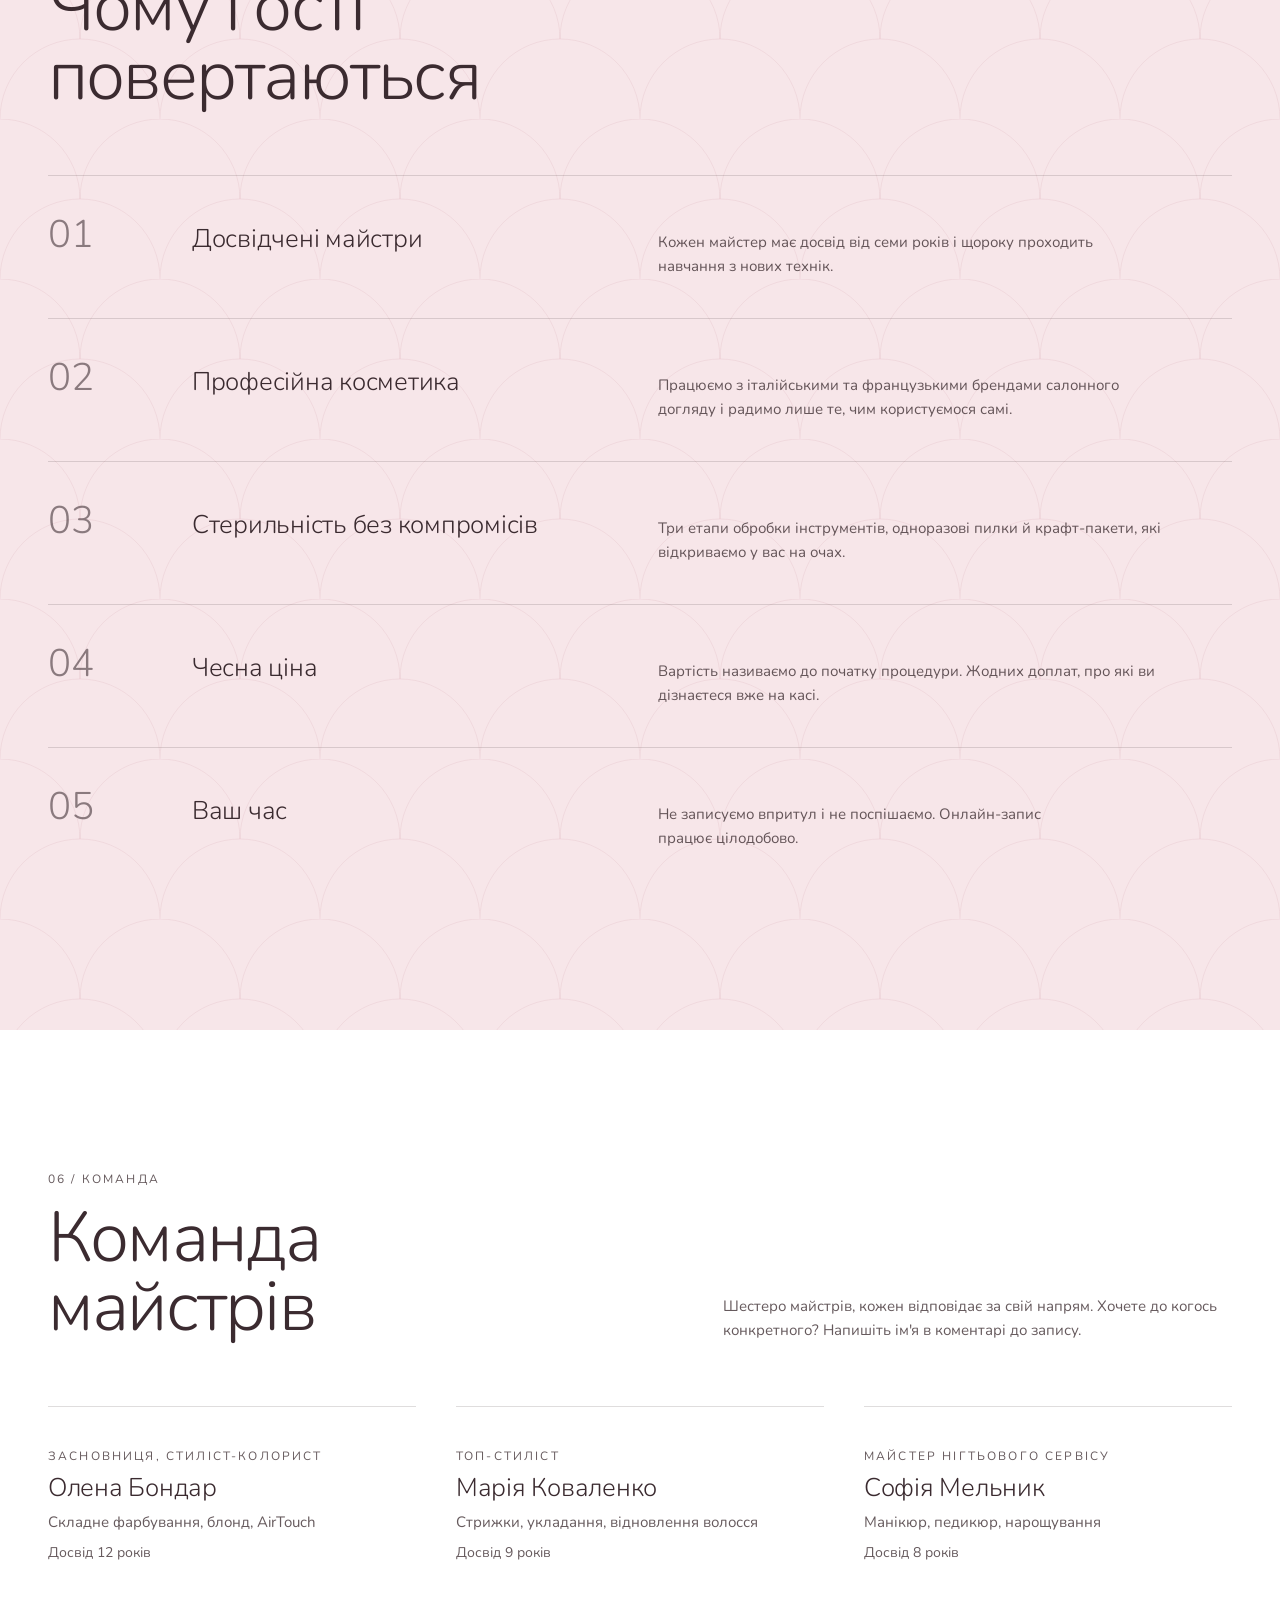
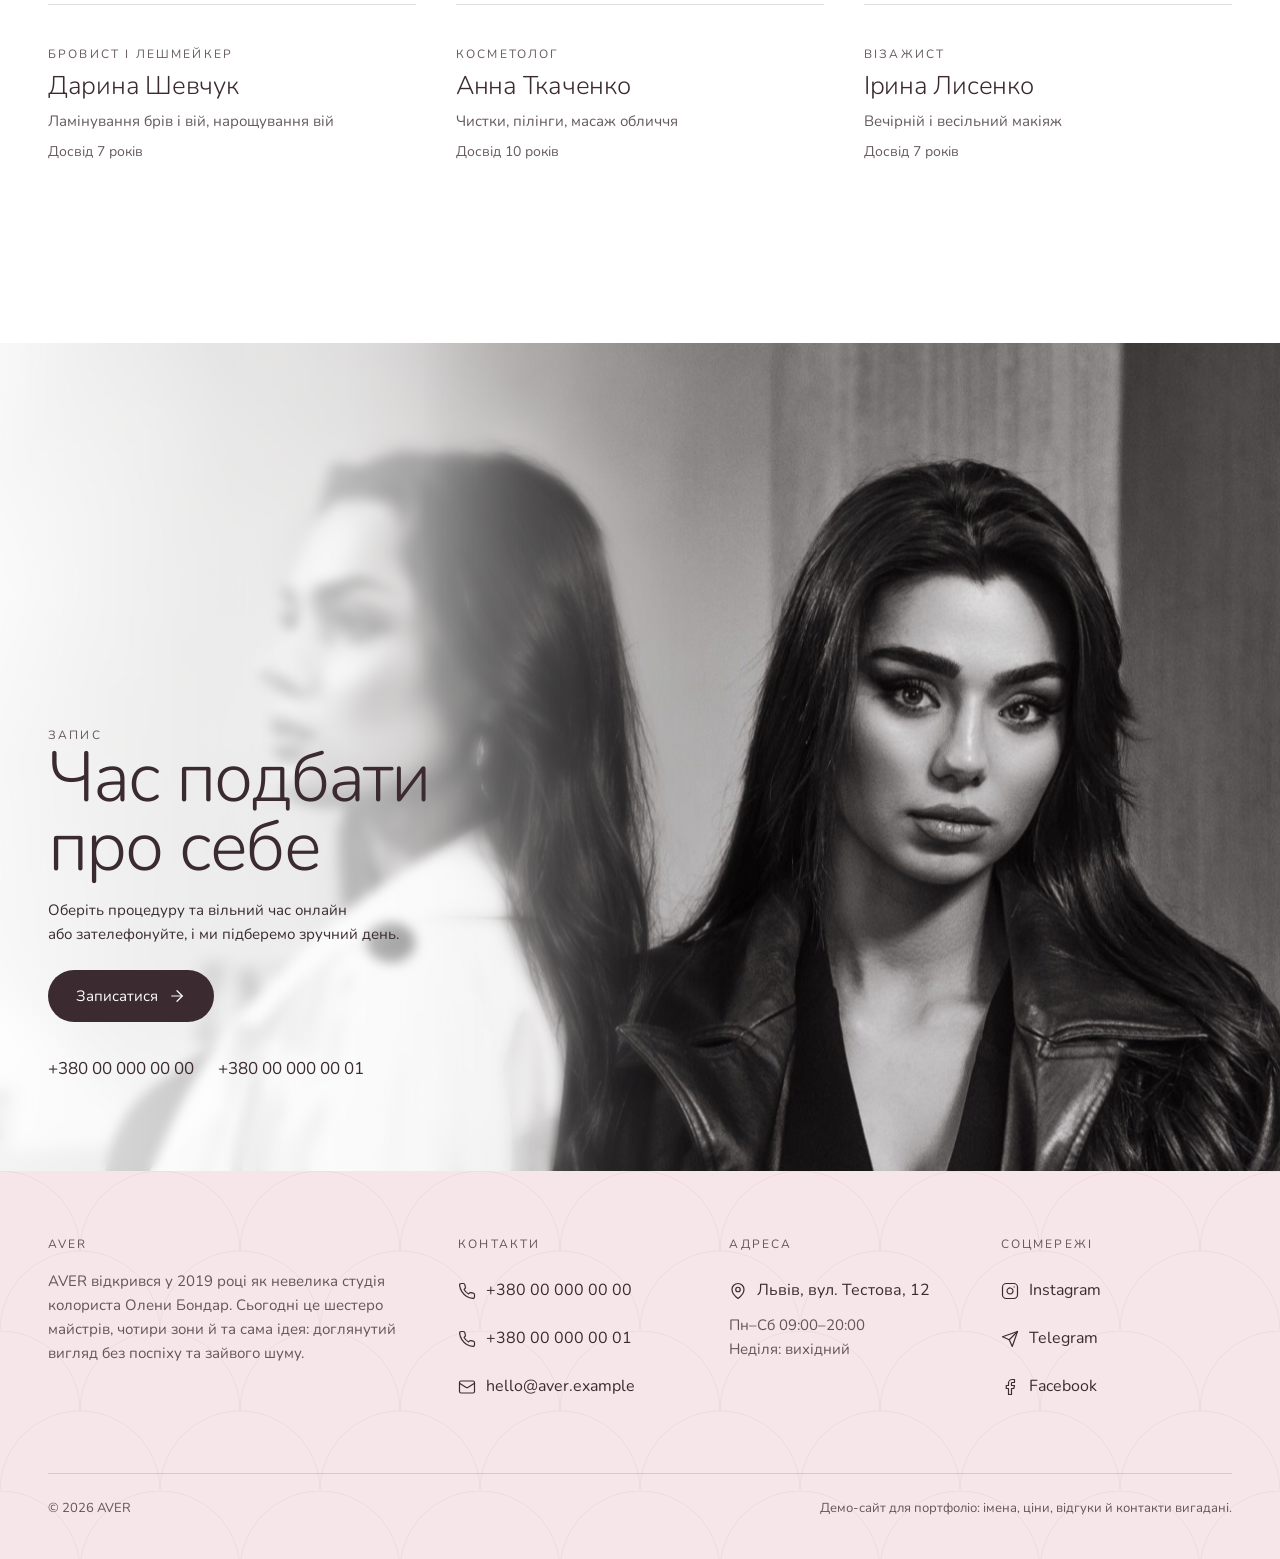
==== commit 84798797: "Адмінка, етап 1: вхід, структура даних, налаштування - db-local.js: база в браузері (IndexedDB) за о" ====
--- a/index.html
+++ b/index.html
@@ -45,6 +45,8 @@
   </script>
 
   <script src="script.js"></script>
+  <script src="typo.js" defer></script>
+  <script src="db-local.js" defer></script>
   <script src="data.js" defer></script>
 </head>
 <body>
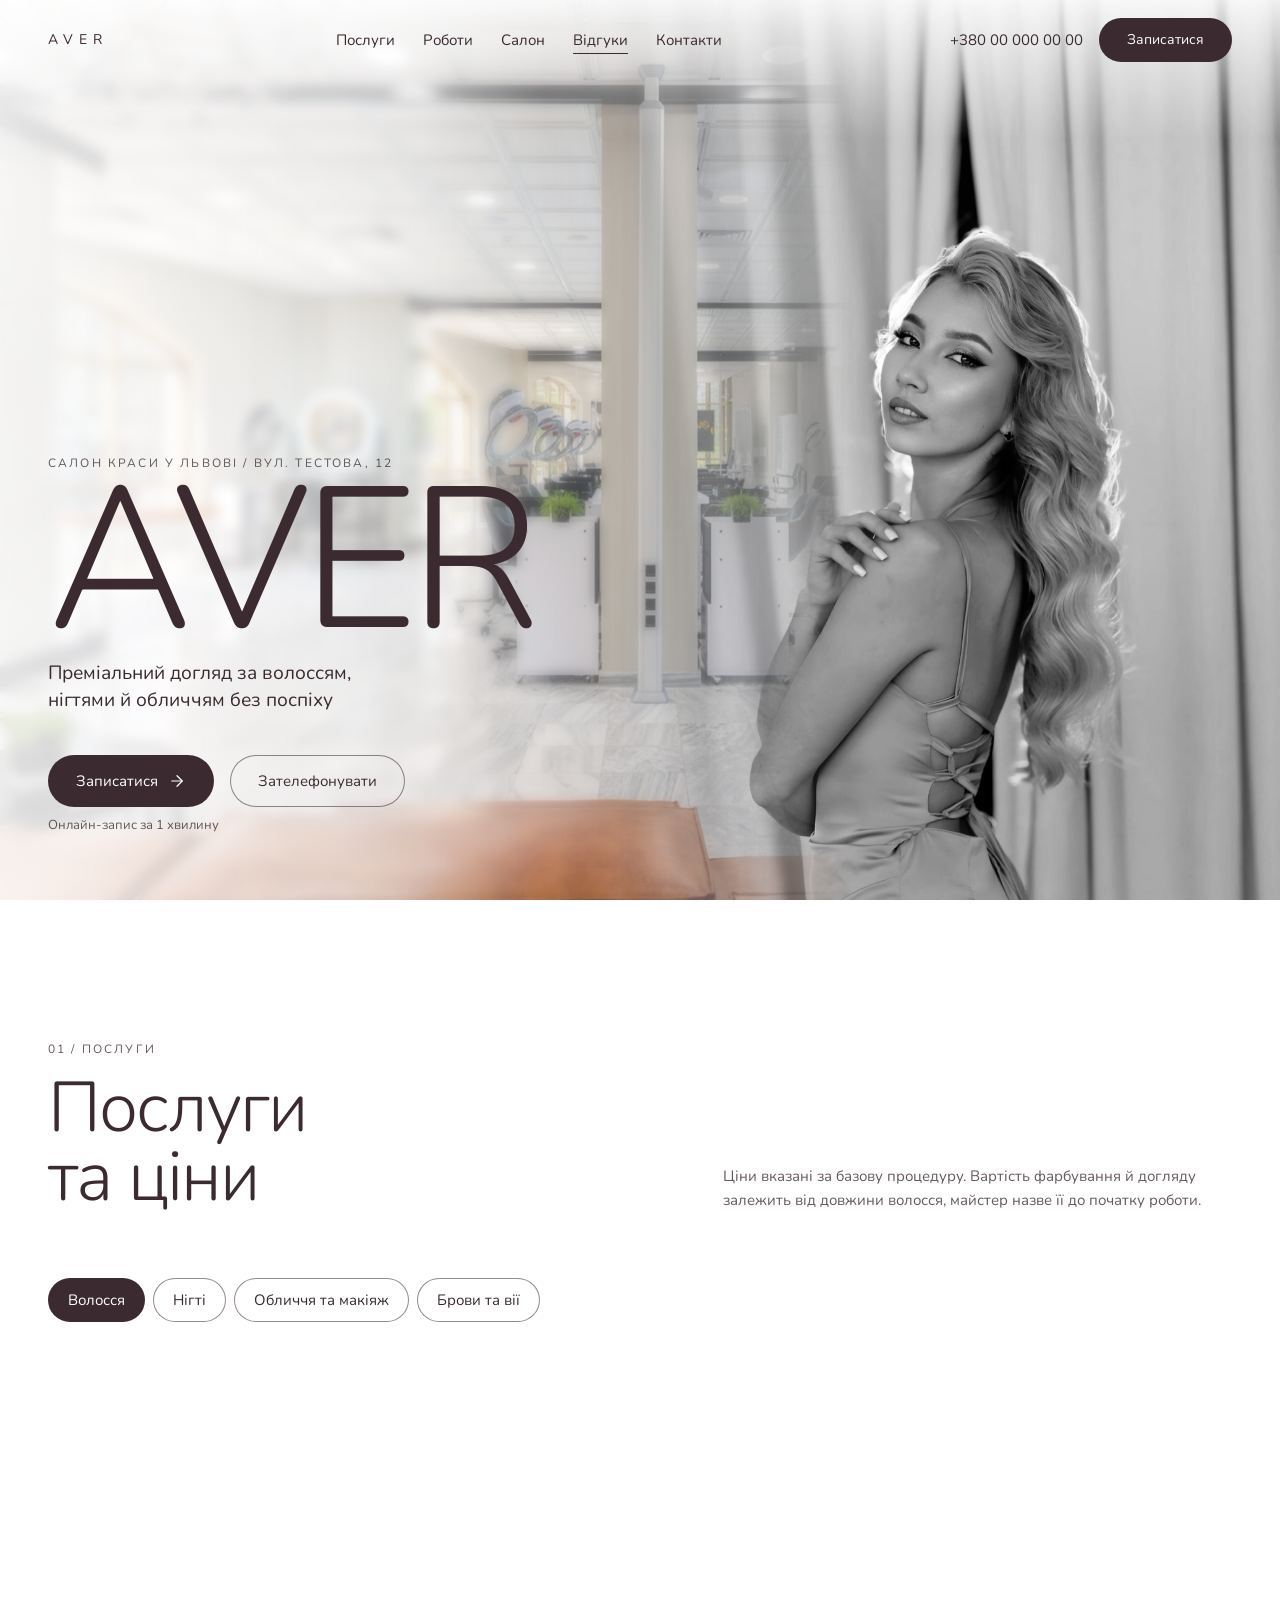
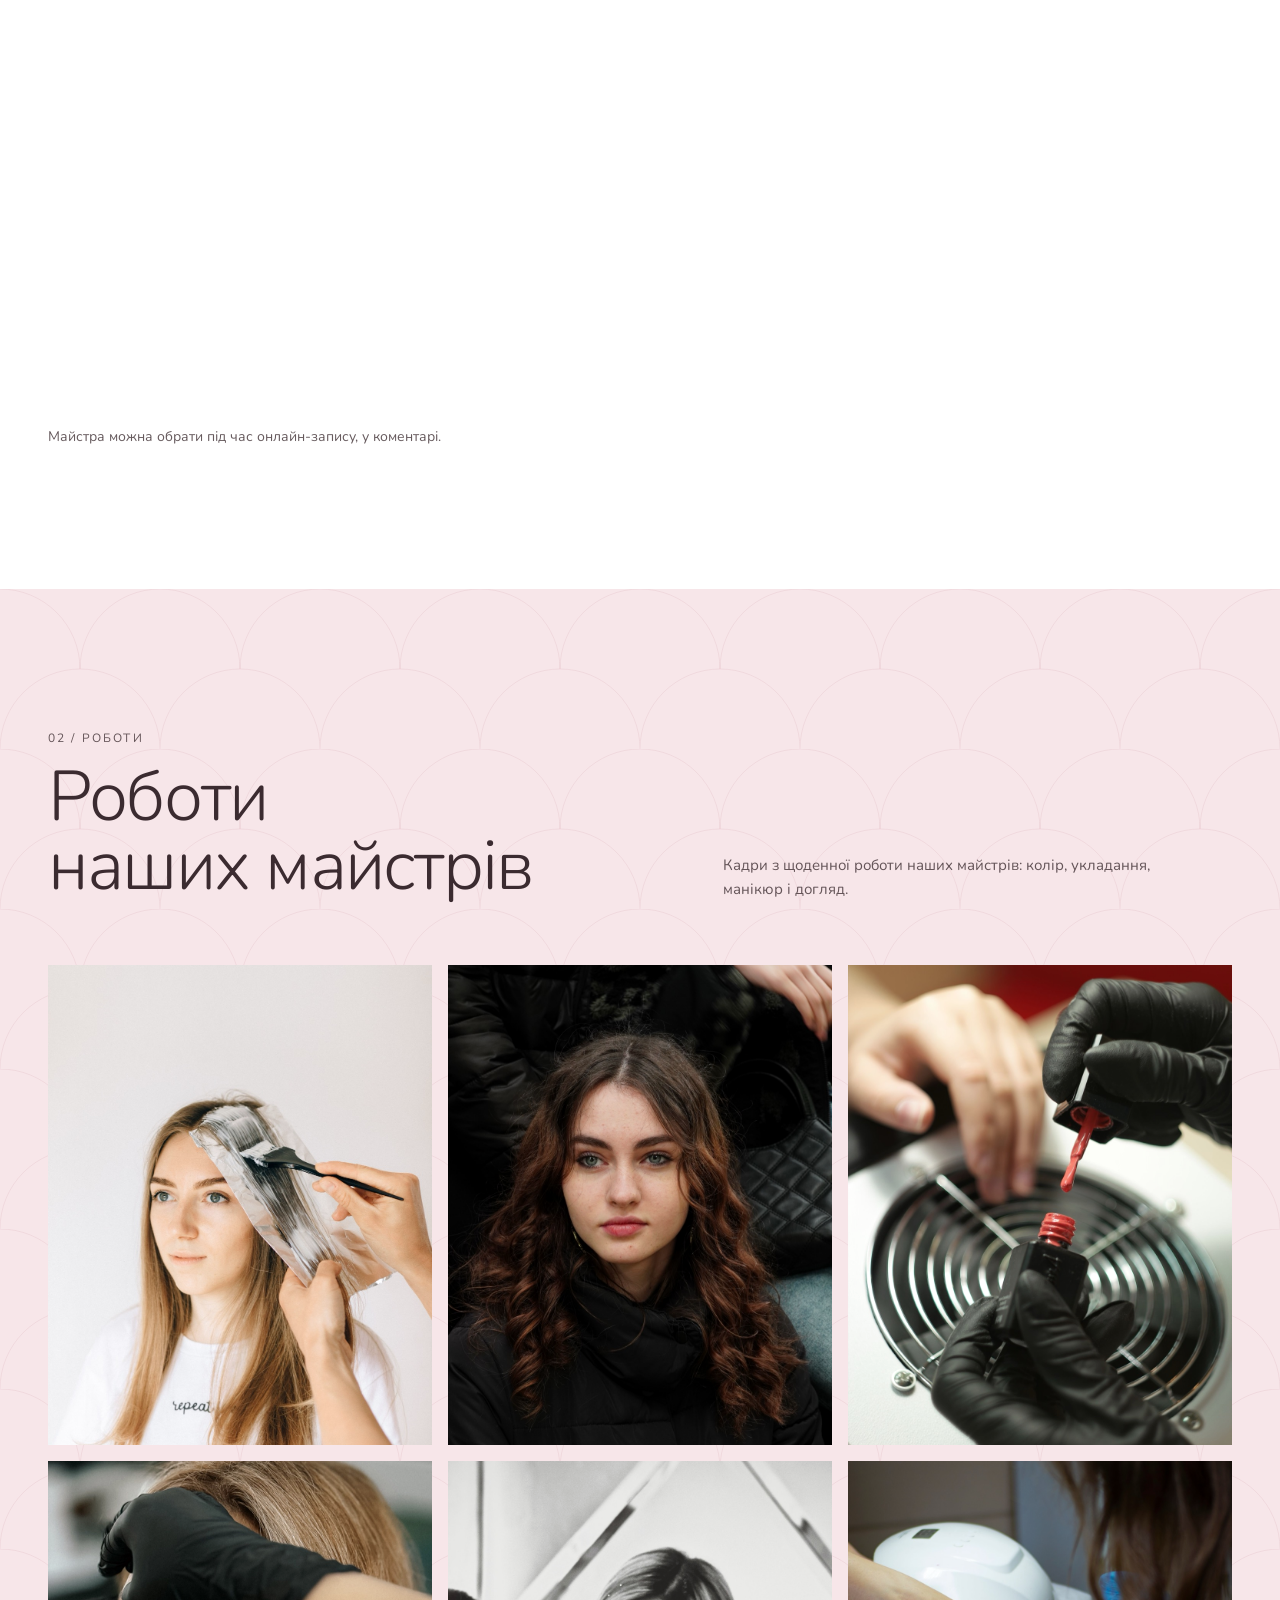
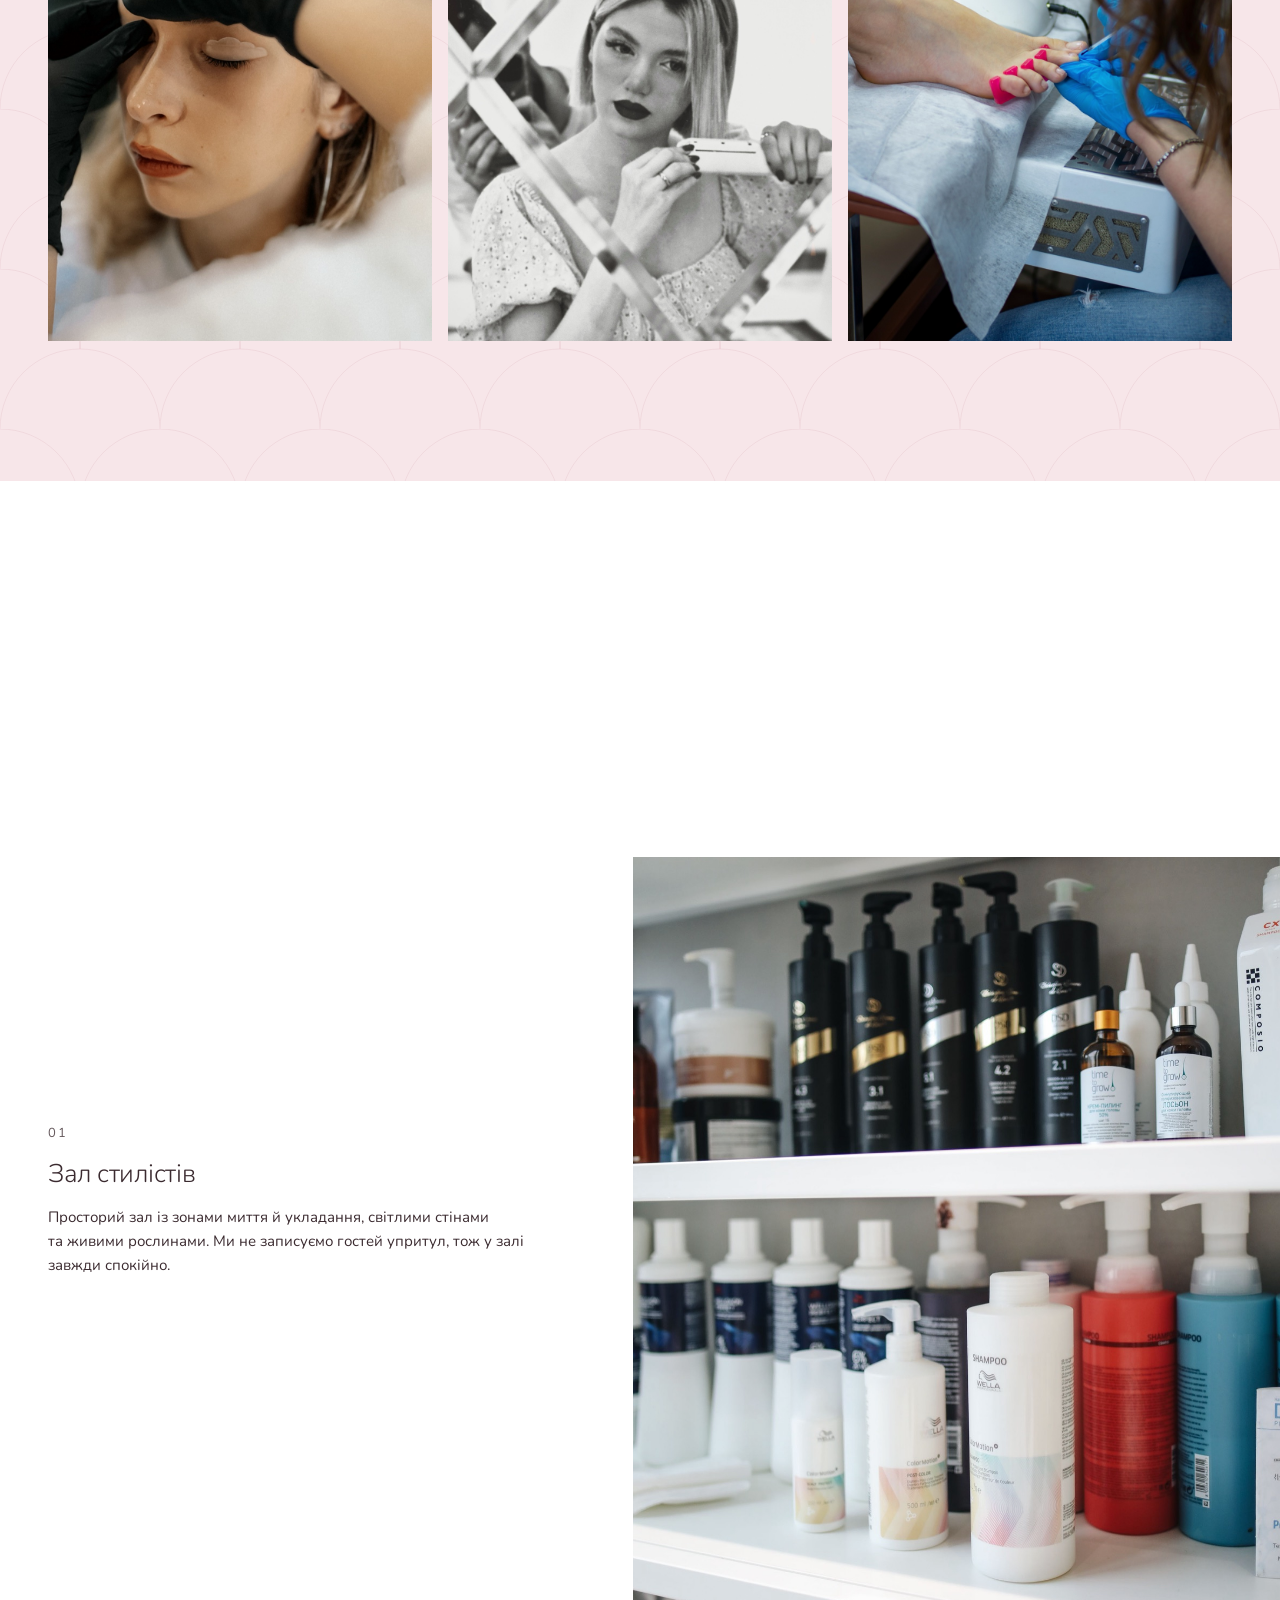
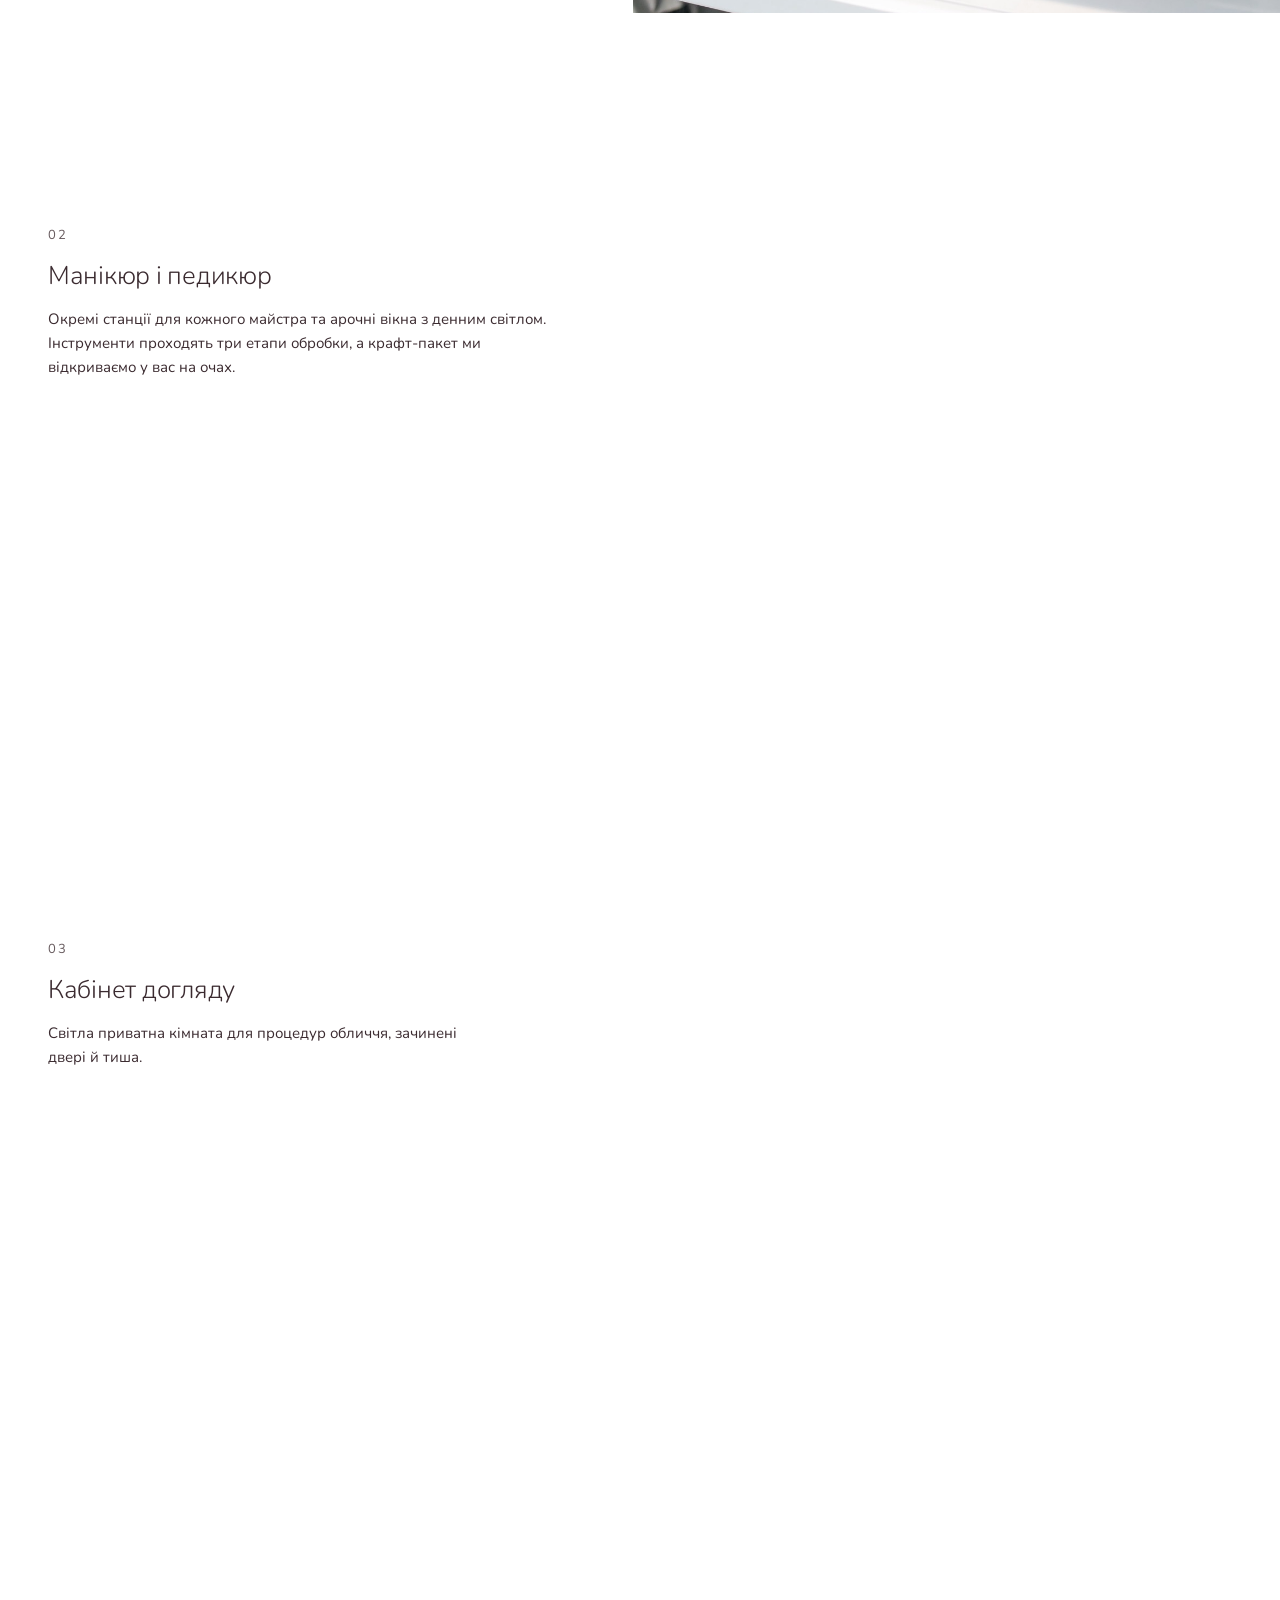
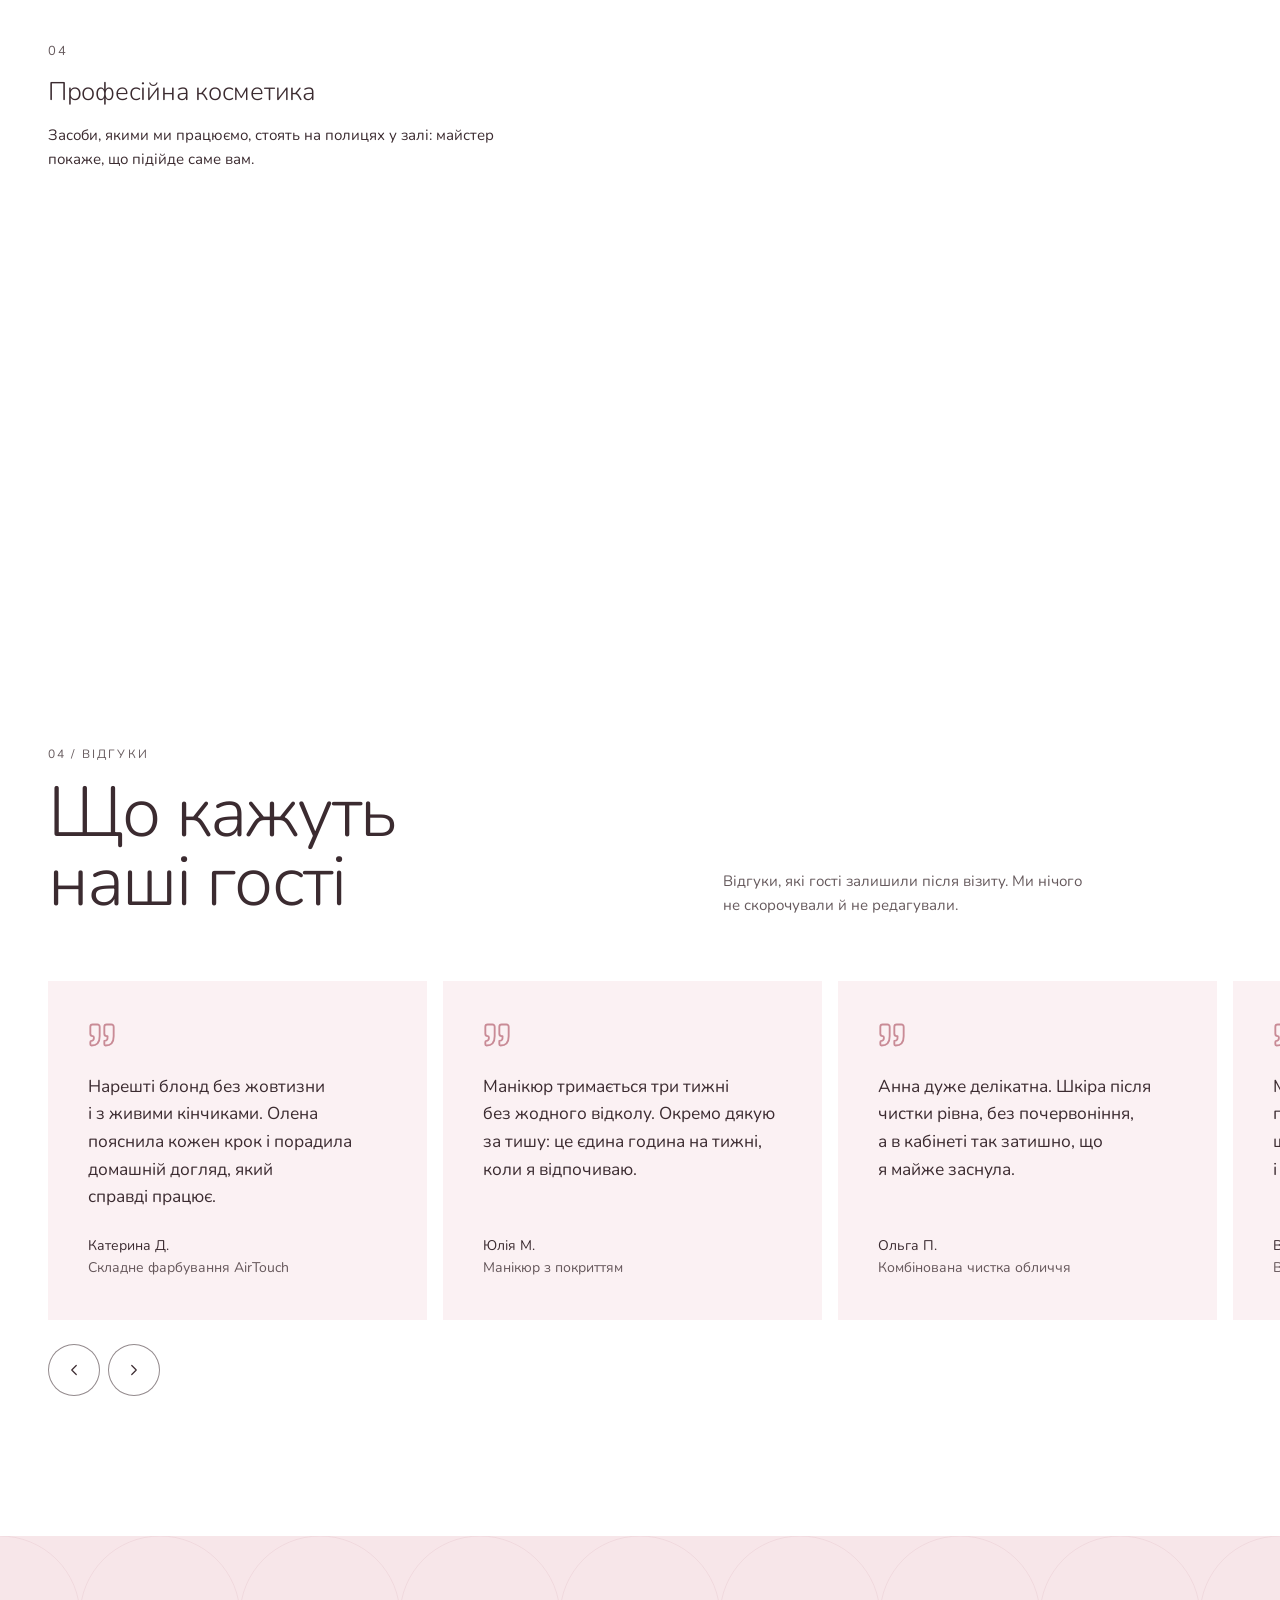
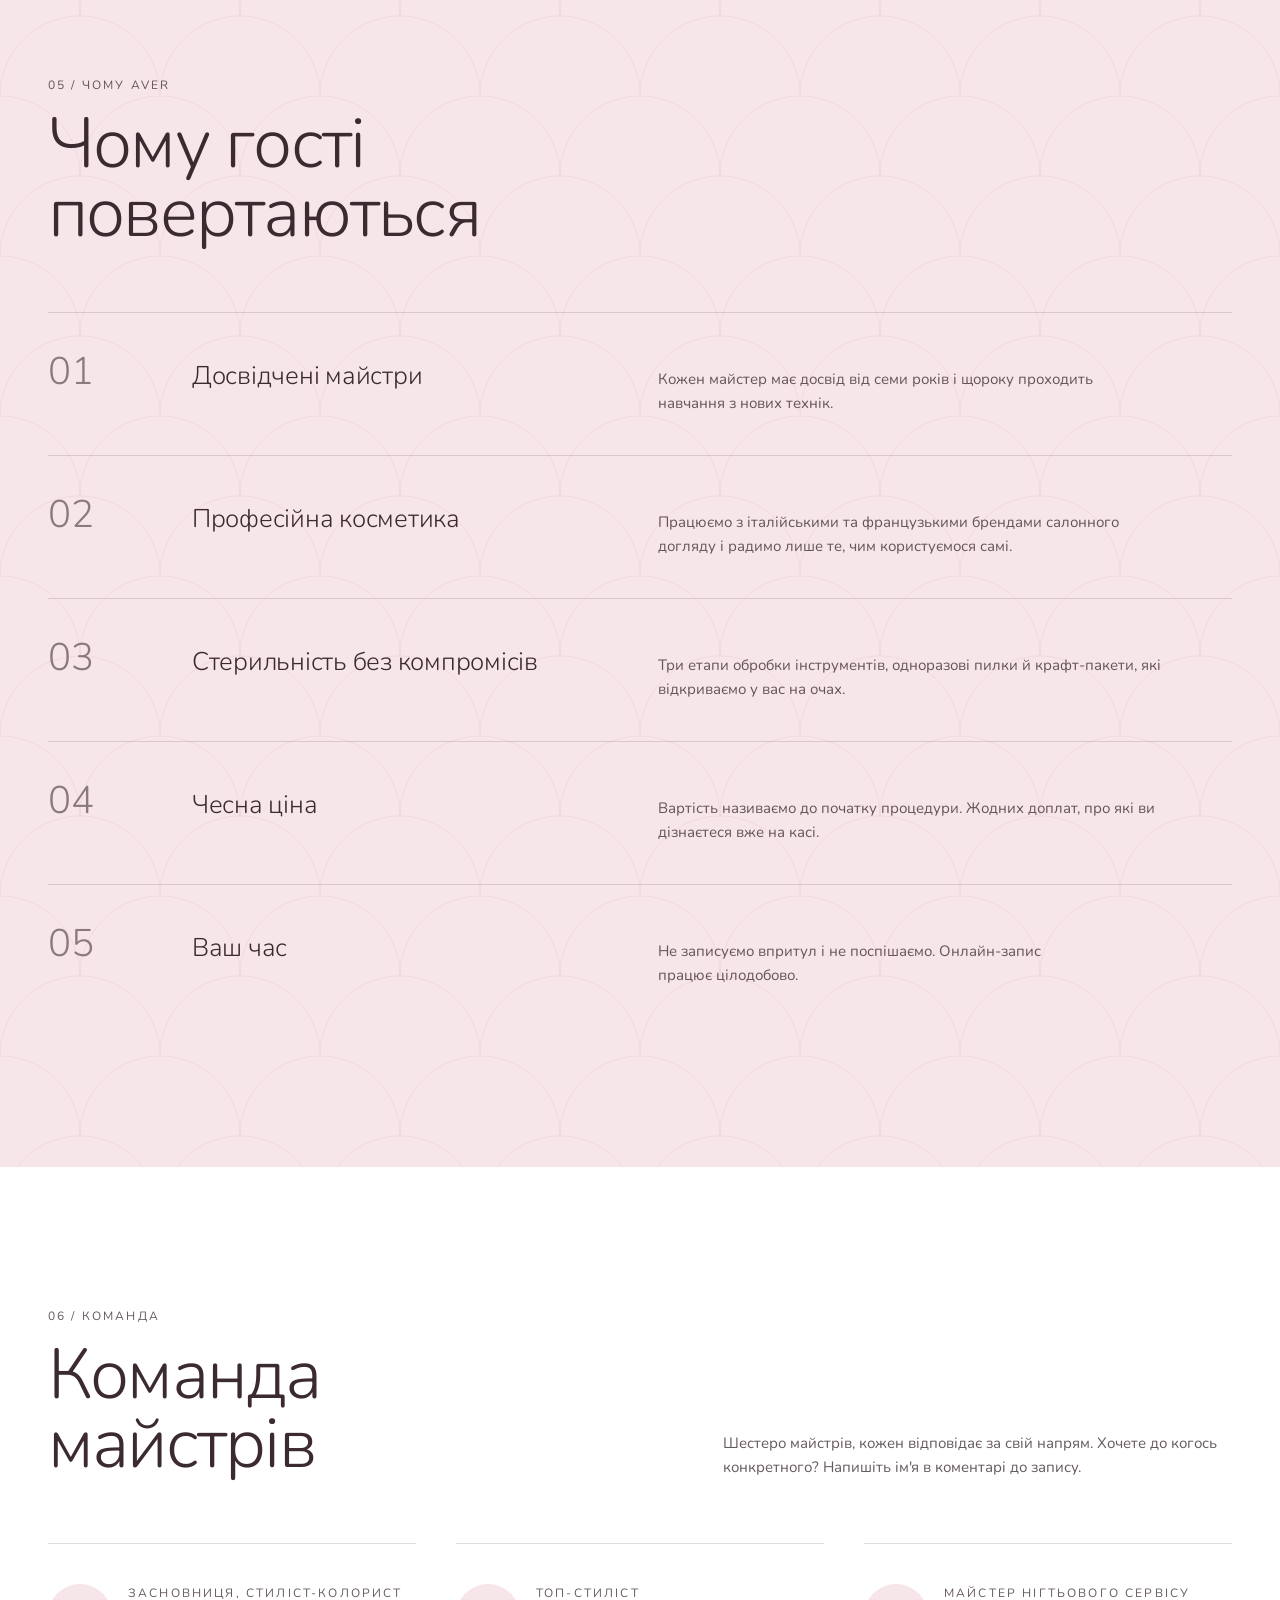
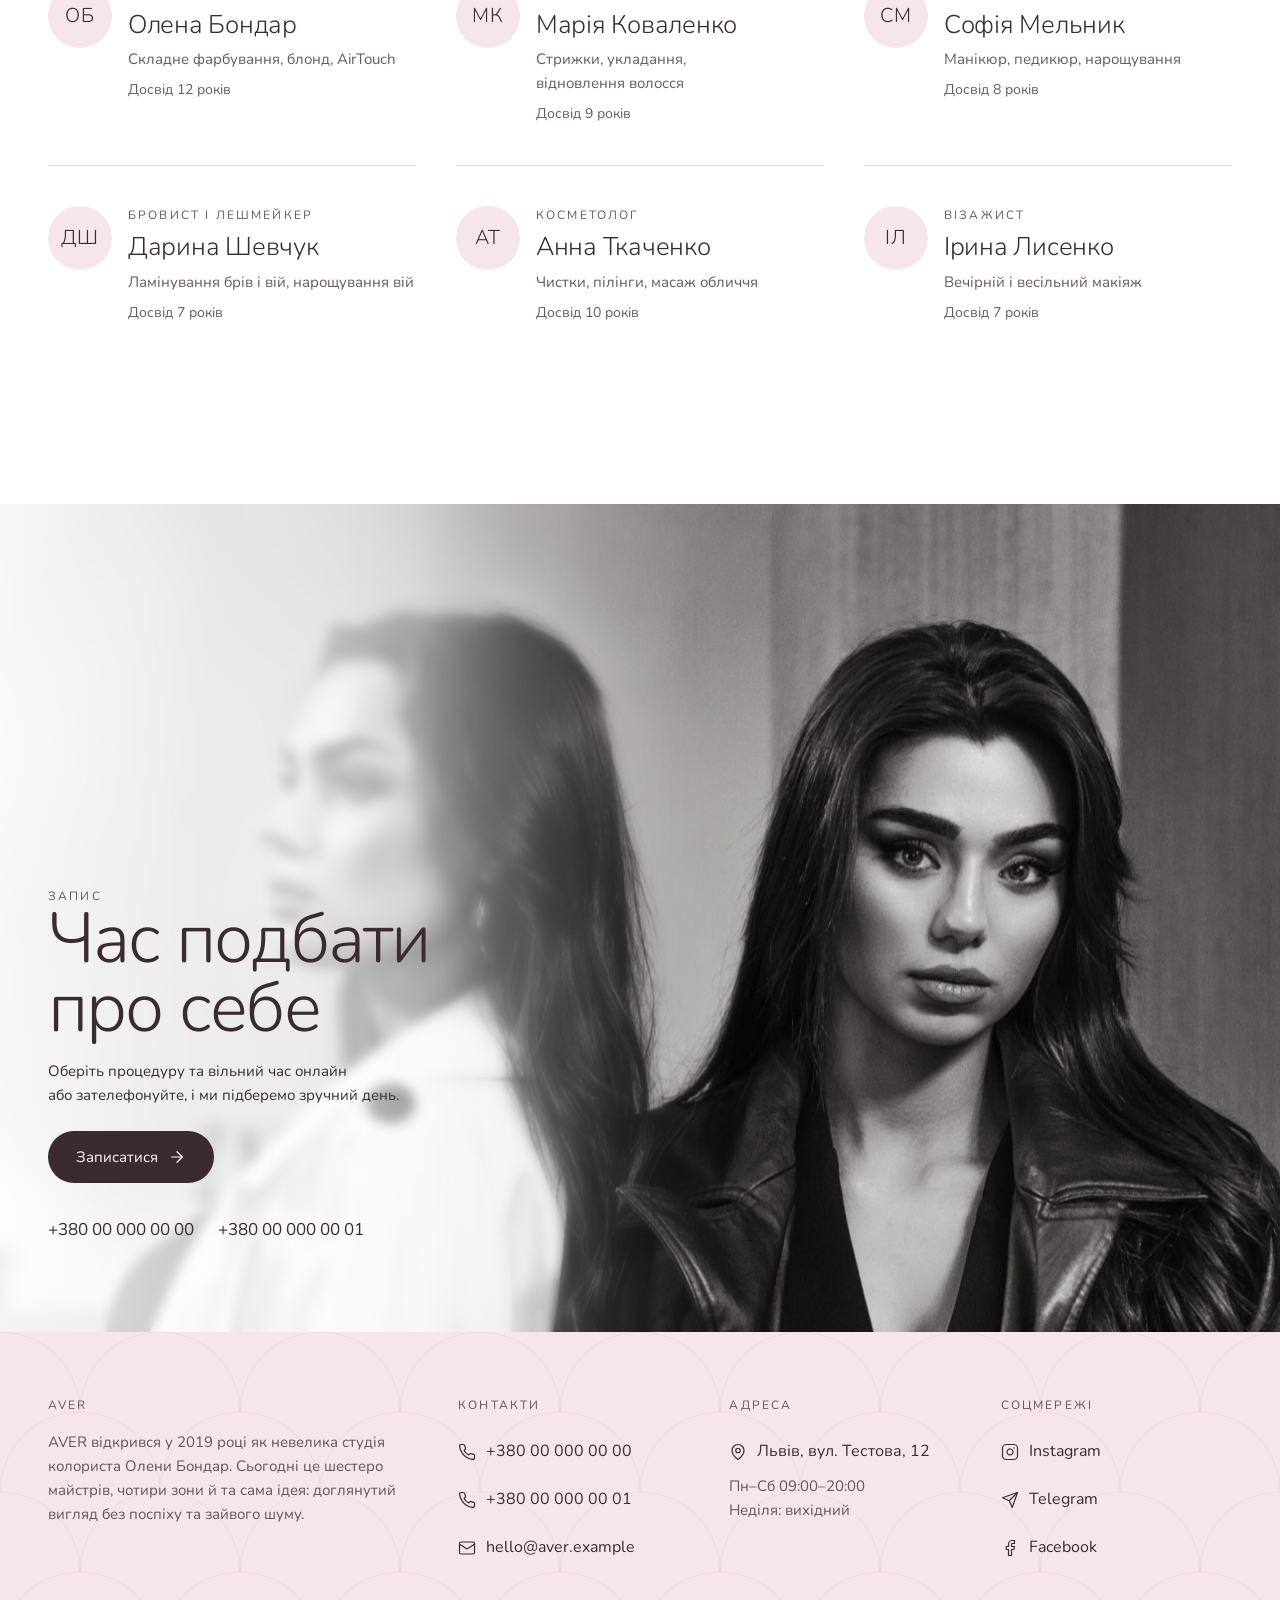
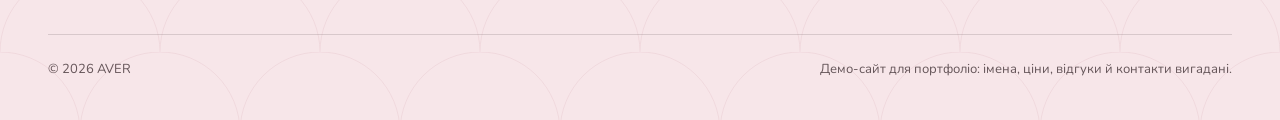
==== commit d8a2c96c: "Адмінка, етап 2: послуги й майстри - «Послуги»: категорії, ціни, тривалість, опис, параметри з допла" ====
--- a/index.html
+++ b/index.html
@@ -319,7 +319,8 @@
           </div>
           <p class="rise d1">Шестеро майстрів, кожен відповідає за&nbsp;свій напрям. Хочете до&nbsp;когось конкретного? Напишіть ім'я в&nbsp;коментарі до&nbsp;запису.</p>
         </div>
-        <ul class="team">
+        <!-- майстри підставляються з адмінки (script.js), ця розмітка лишається на випадок помилки -->
+        <ul class="team" data-team>
           <li class="member rise">
             <span class="label">Засновниця, стиліст-колорист</span>
             <h3>Олена Бондар</h3>
--- a/styles.css
+++ b/styles.css
@@ -818,6 +818,21 @@
   display: none;
 }
 
+/* опис послуги з адмінки (лише якщо заповнений) */
+.svc__desc {
+  grid-column: 1;
+  grid-row: 3;
+  max-width: 56ch;
+  font-size: 13px;
+  line-height: 1.45;
+  color: var(--ink-75);
+}
+
+.svc__link.has-desc .svc__price,
+.svc__link.has-desc .svc__go {
+  grid-row: 1 / span 3;
+}
+
 .svc__price {
   grid-column: 2;
   grid-row: 1 / span 2;
@@ -855,13 +870,19 @@
     transform-origin: left;
     transition: transform 700ms var(--ease), opacity 500ms var(--ease);
   }
-  .svc__price {
+  .svc__price,
+  .svc__link.has-desc .svc__price {
     grid-column: 4;
     grid-row: 1;
   }
-  .svc__go {
+  .svc__go,
+  .svc__link.has-desc .svc__go {
     grid-column: 5;
     grid-row: 1;
+  }
+  .svc__desc {
+    grid-column: 1 / 4;
+    grid-row: 2;
   }
 }
 
@@ -1206,6 +1227,44 @@
 .member__meta {
   font-size: 14px;
   color: var(--ink-75);
+}
+
+/* майстер з фото (з адмінки): кругле фото ліворуч, текст праворуч */
+.member--ava {
+  grid-template-columns: 64px minmax(0, 1fr);
+  align-items: start;
+  column-gap: var(--s3);
+}
+
+.member__text {
+  display: grid;
+  gap: var(--s2);
+}
+
+.member__avatar {
+  display: grid;
+  place-items: center;
+  width: 64px;
+  height: 64px;
+  overflow: hidden;
+  border-radius: 999px;
+  background: var(--pink);
+  font-size: 20px;
+  font-weight: 300;
+  letter-spacing: 0.04em;
+  transition: transform 500ms var(--ease);
+}
+
+.member__avatar img {
+  width: 100%;
+  height: 100%;
+  object-fit: cover;
+}
+
+@media (hover: hover) {
+  .member:hover .member__avatar {
+    transform: scale(1.06);
+  }
 }
 
 @media (hover: hover) {
@@ -1632,6 +1691,18 @@
   white-space: nowrap;
 }
 
+.choice__desc {
+  grid-column: 1;
+  font-size: 13px;
+  line-height: 1.45;
+  color: var(--ink-75);
+}
+
+.choice__body.has-desc .choice__price,
+.choice__body.has-desc .choice__dot {
+  grid-row: 1 / span 3;
+}
+
 .choice__dot {
   grid-column: 3;
   grid-row: 1 / span 2;
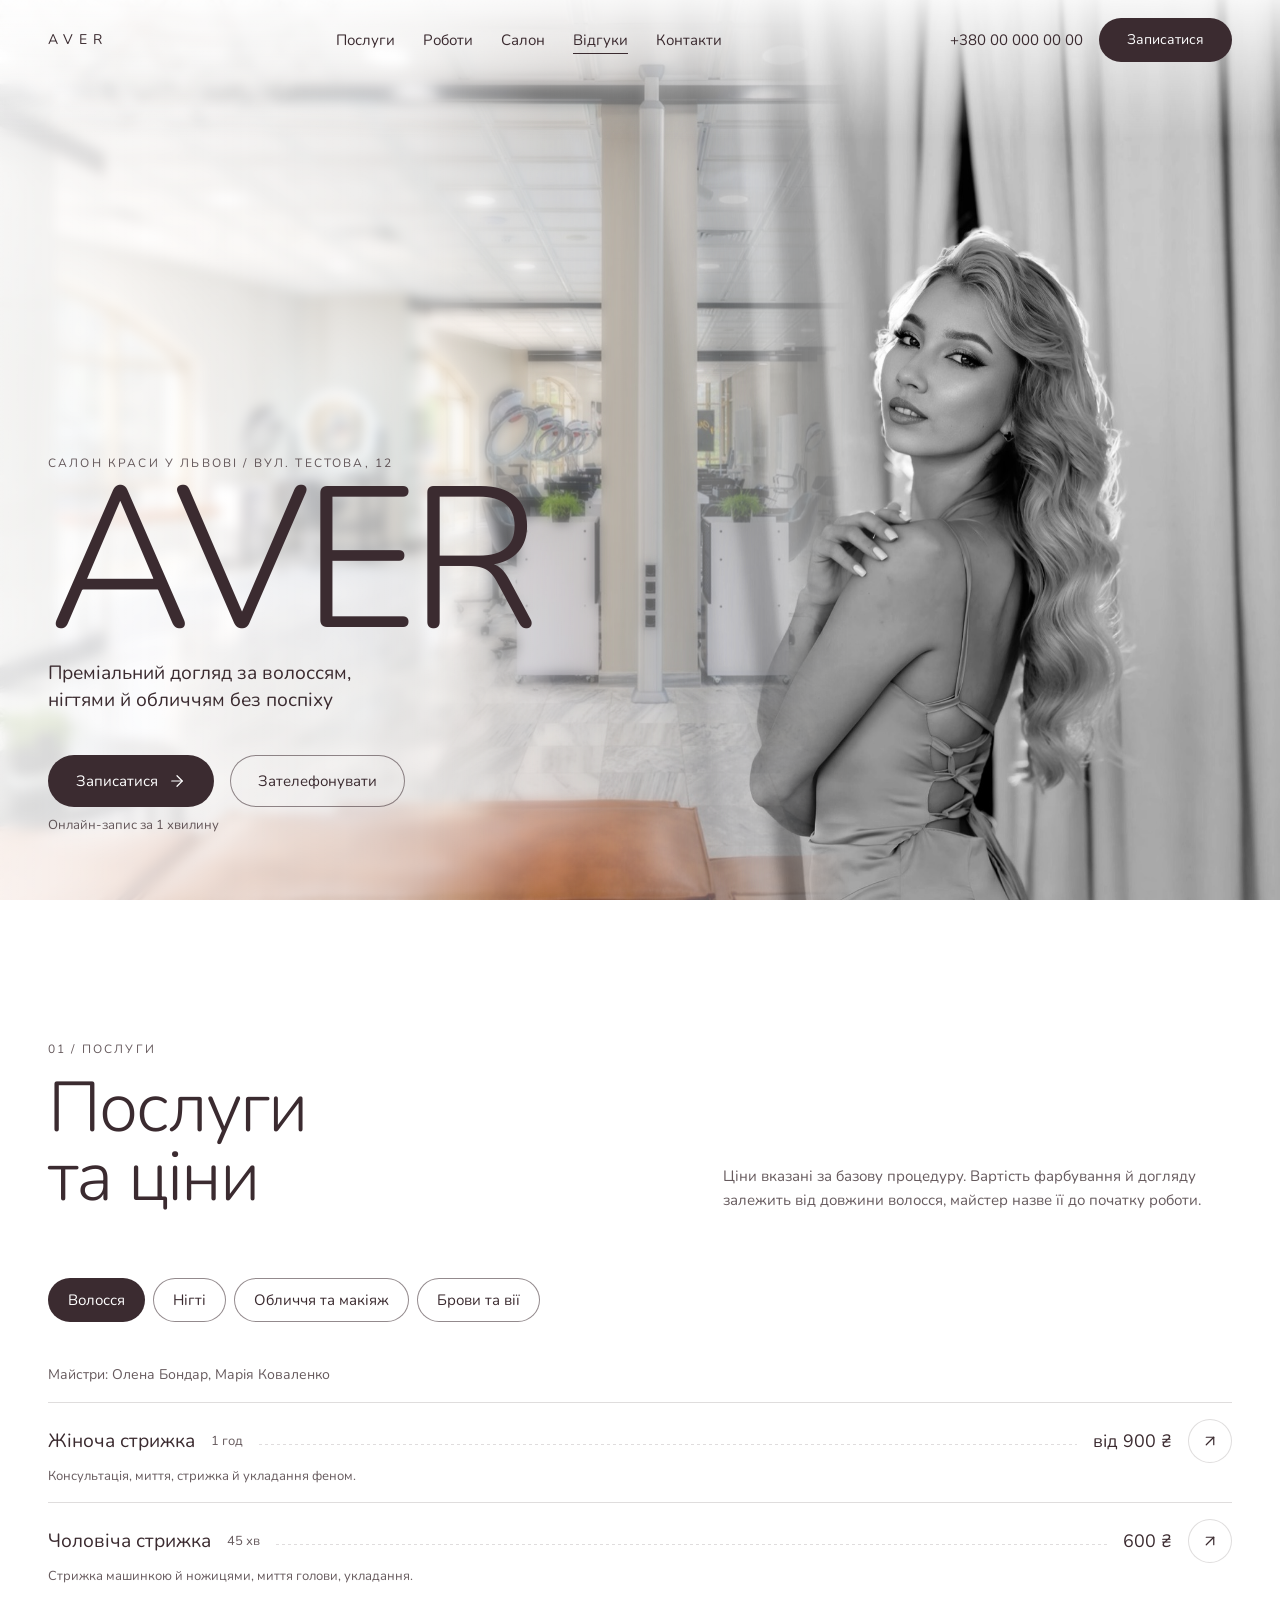
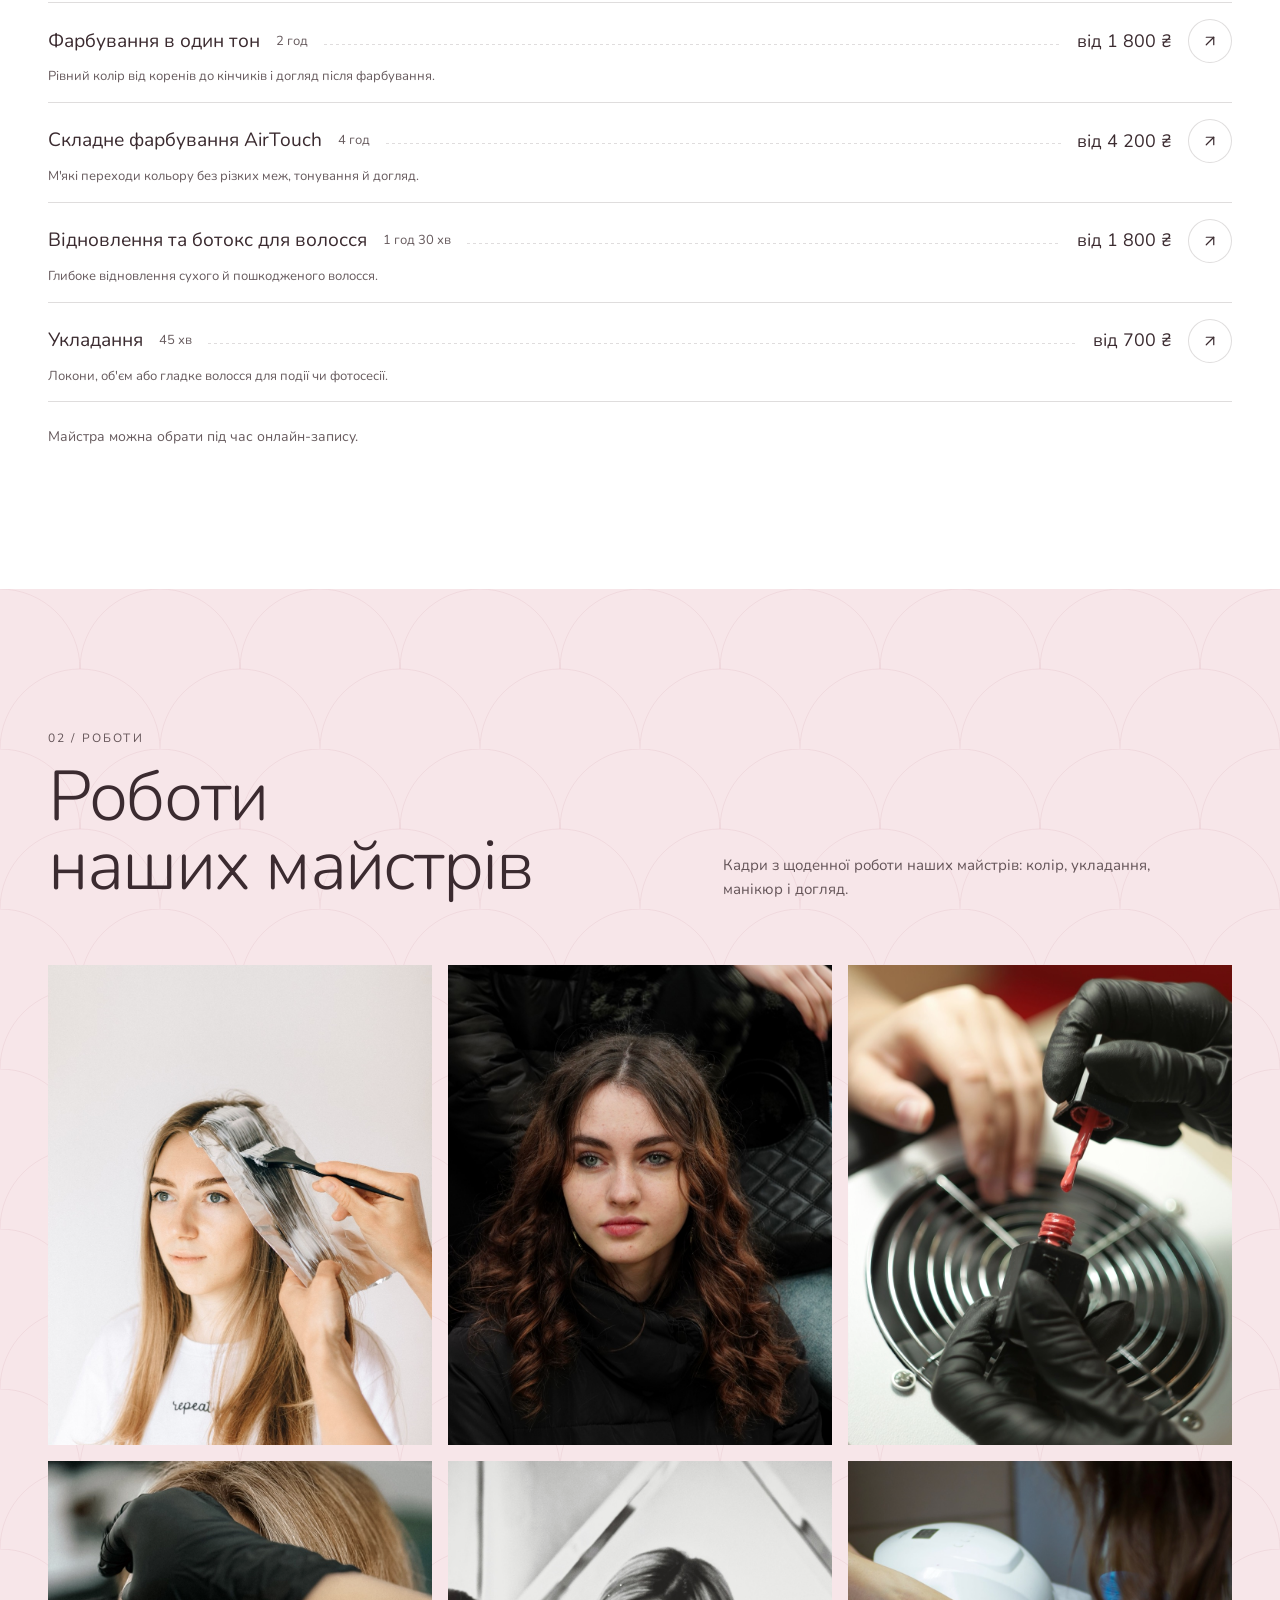
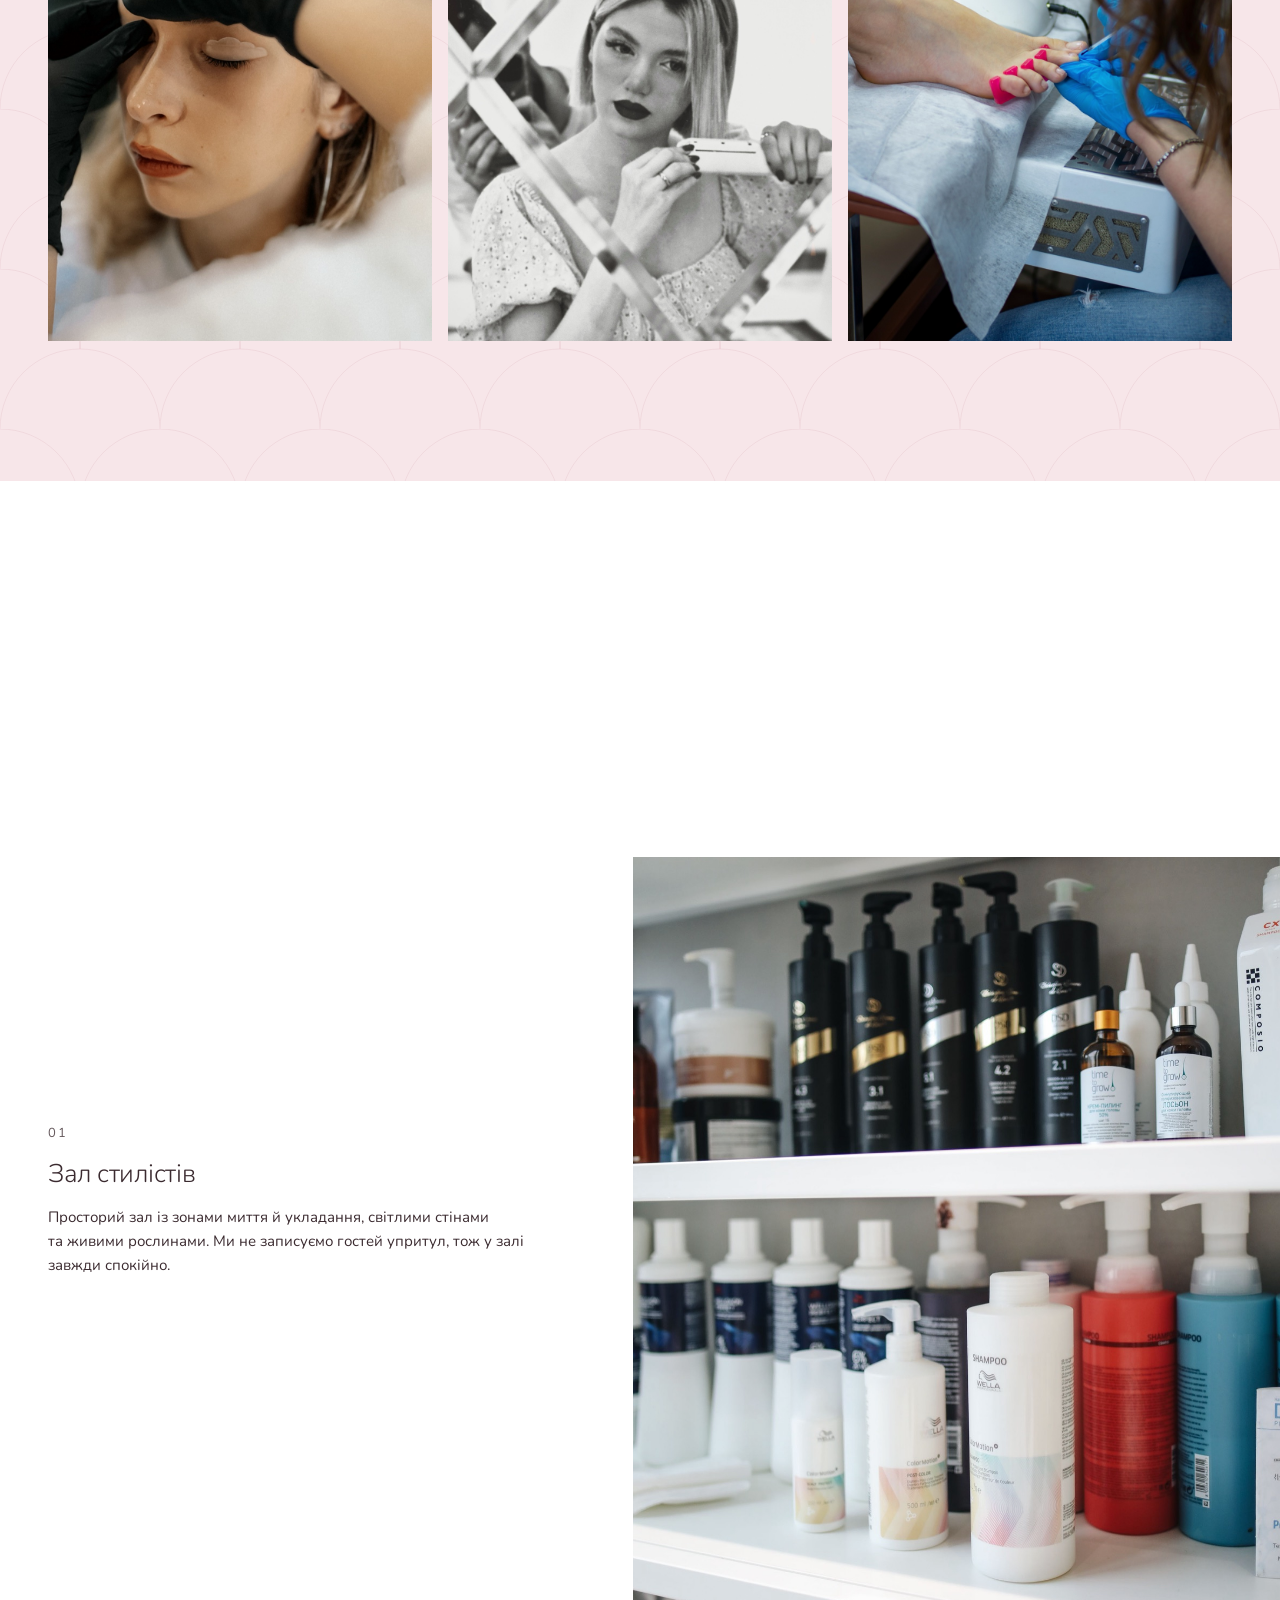
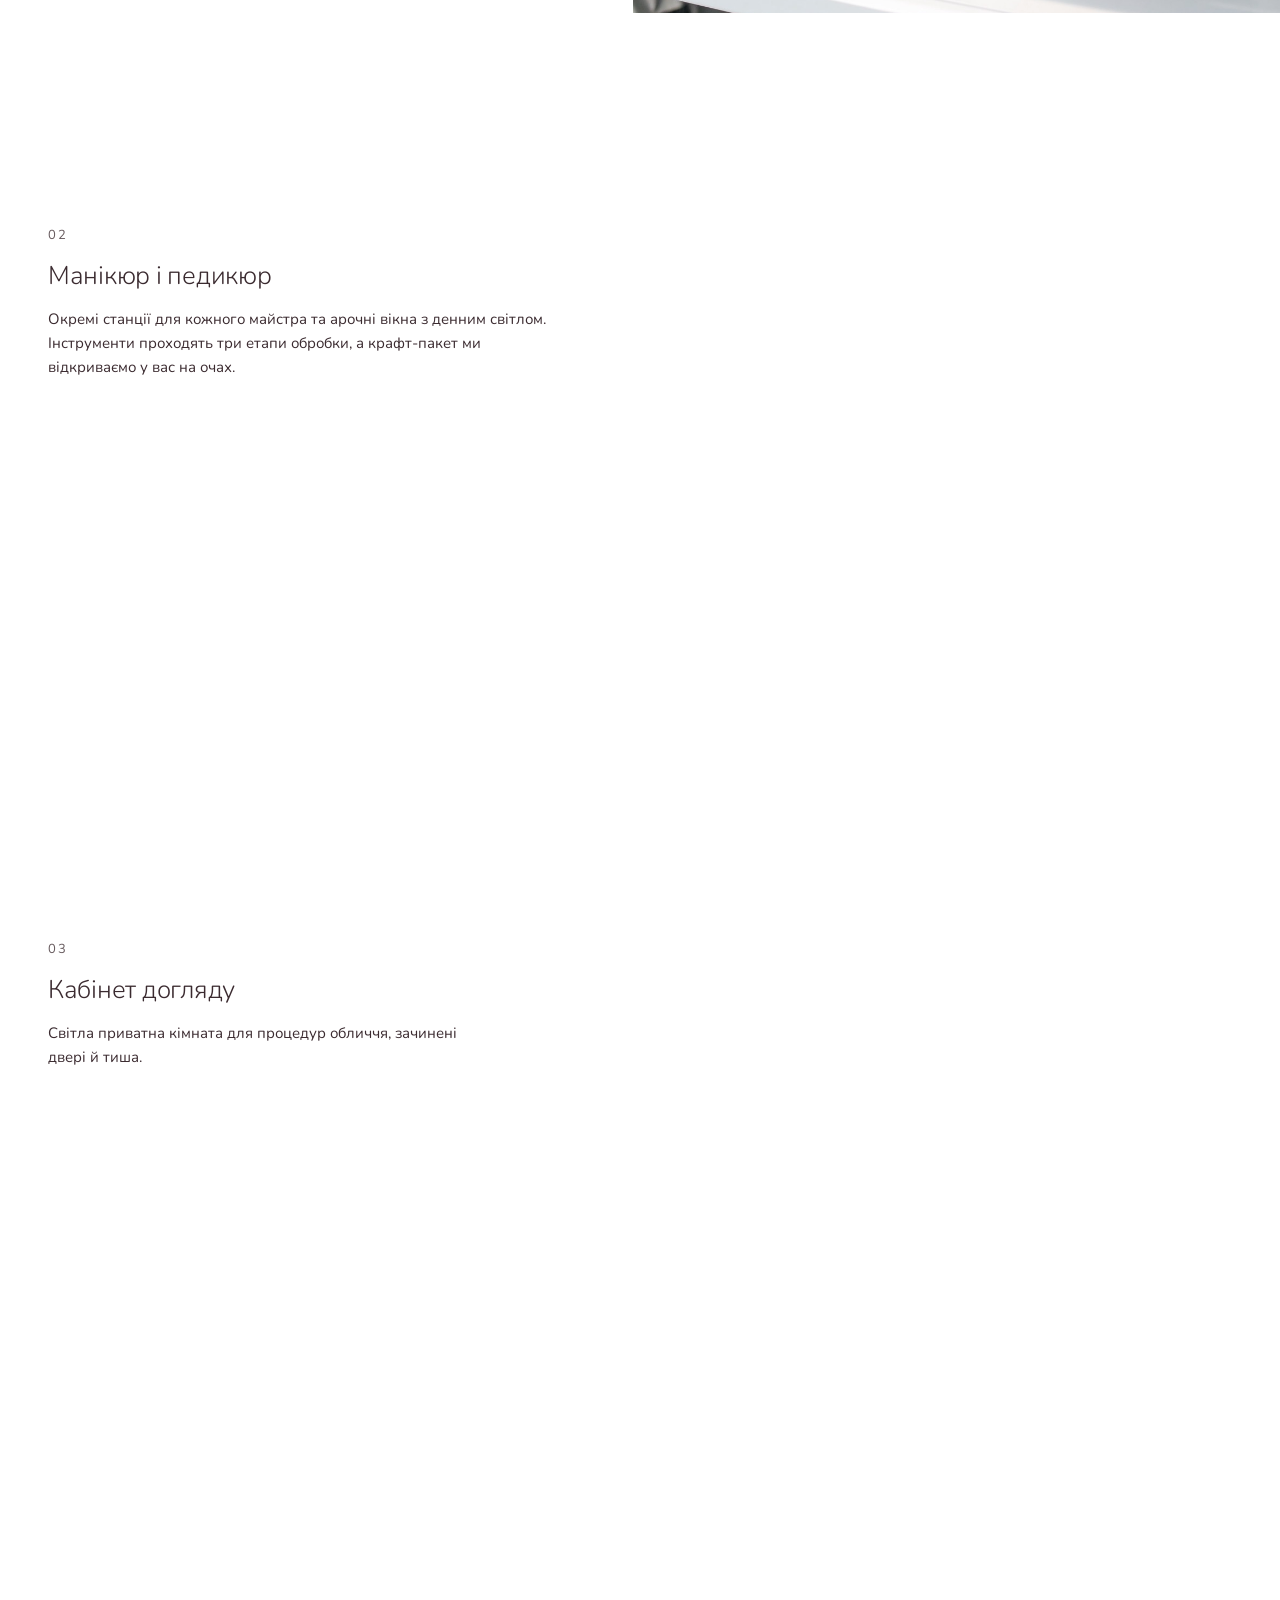
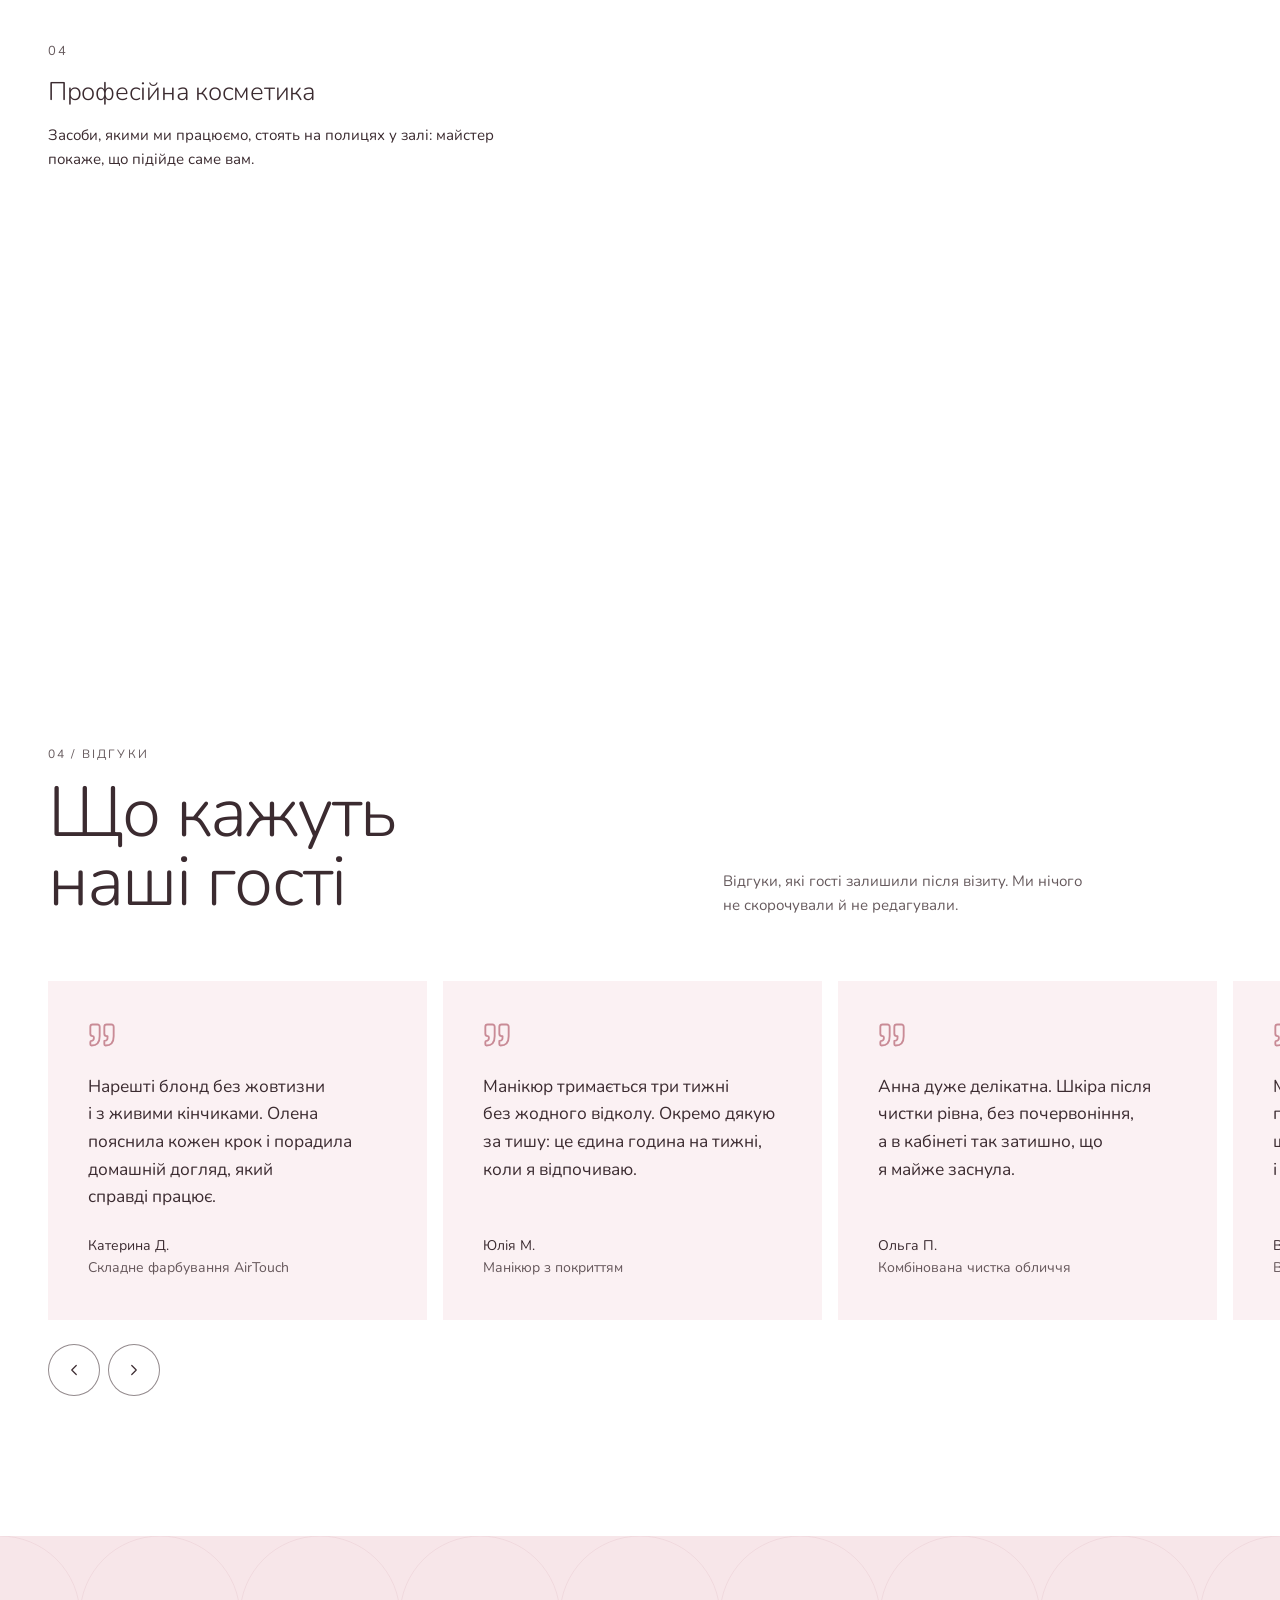
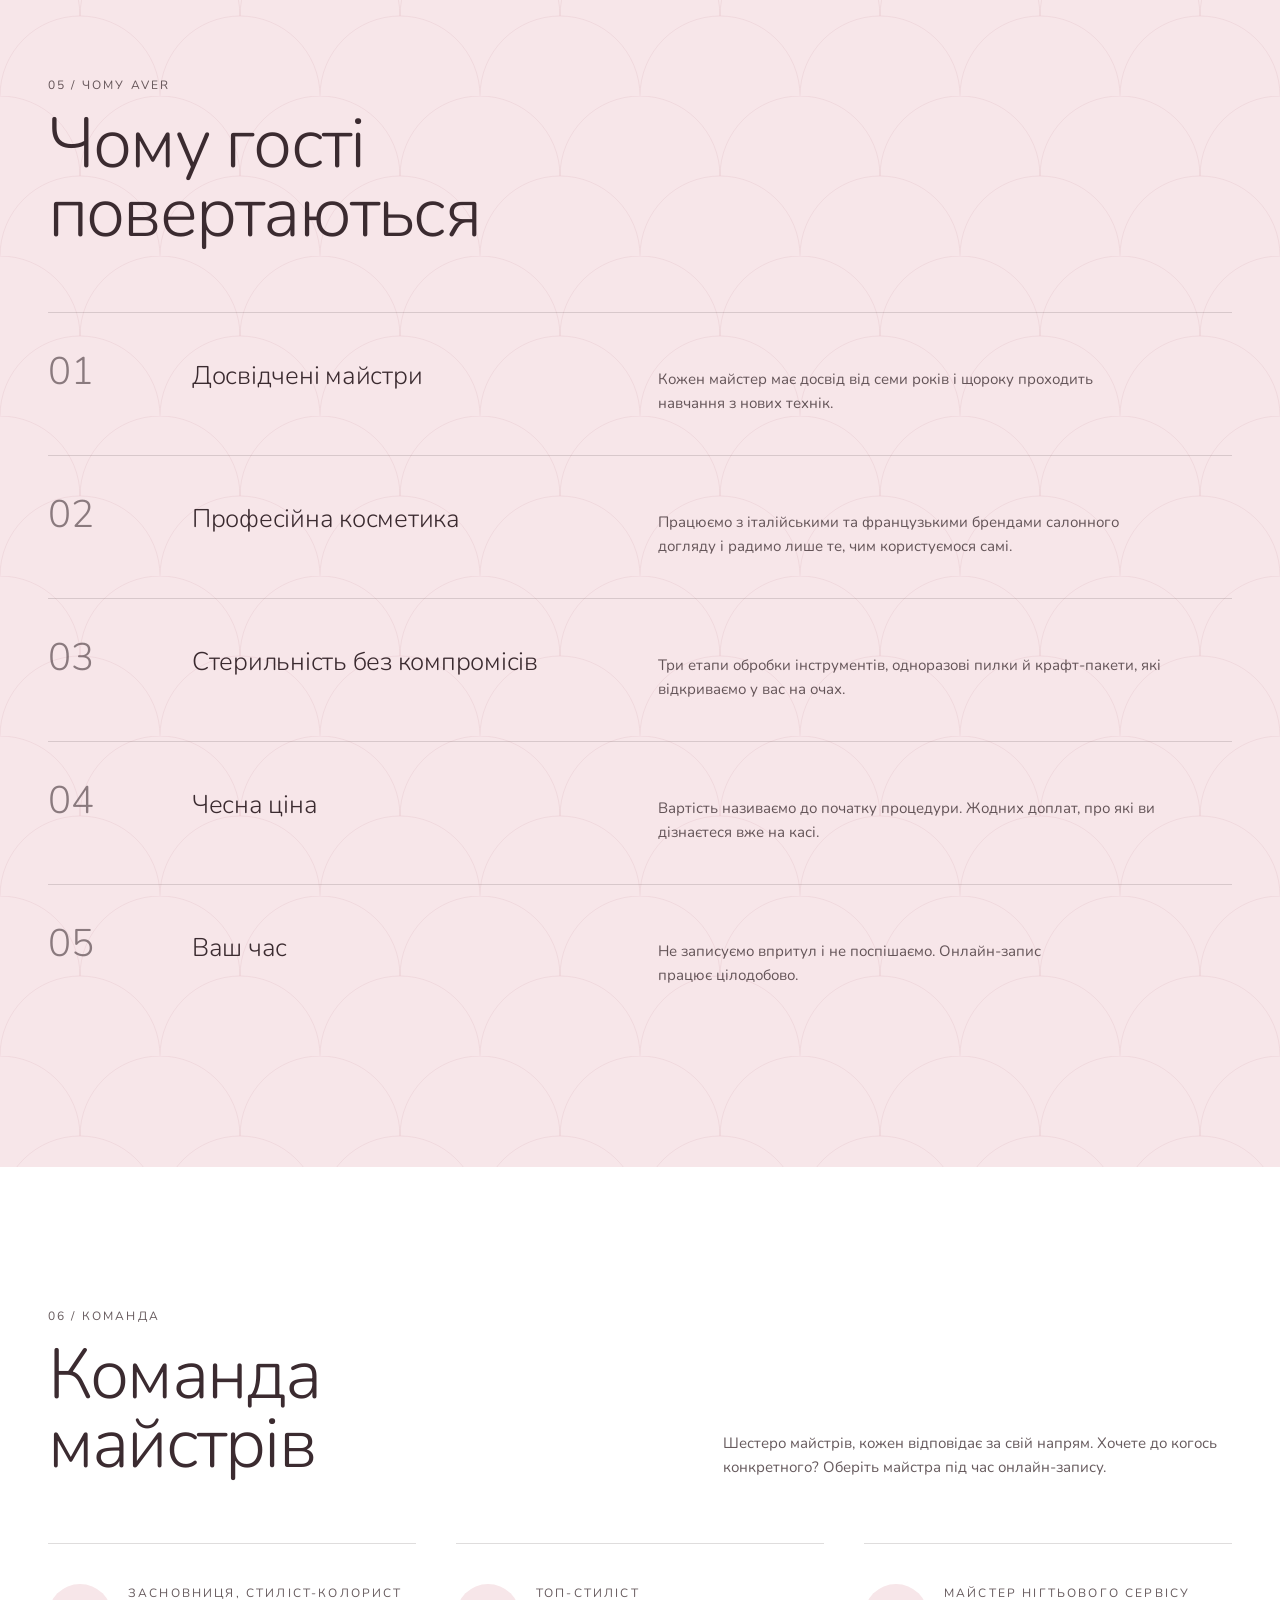
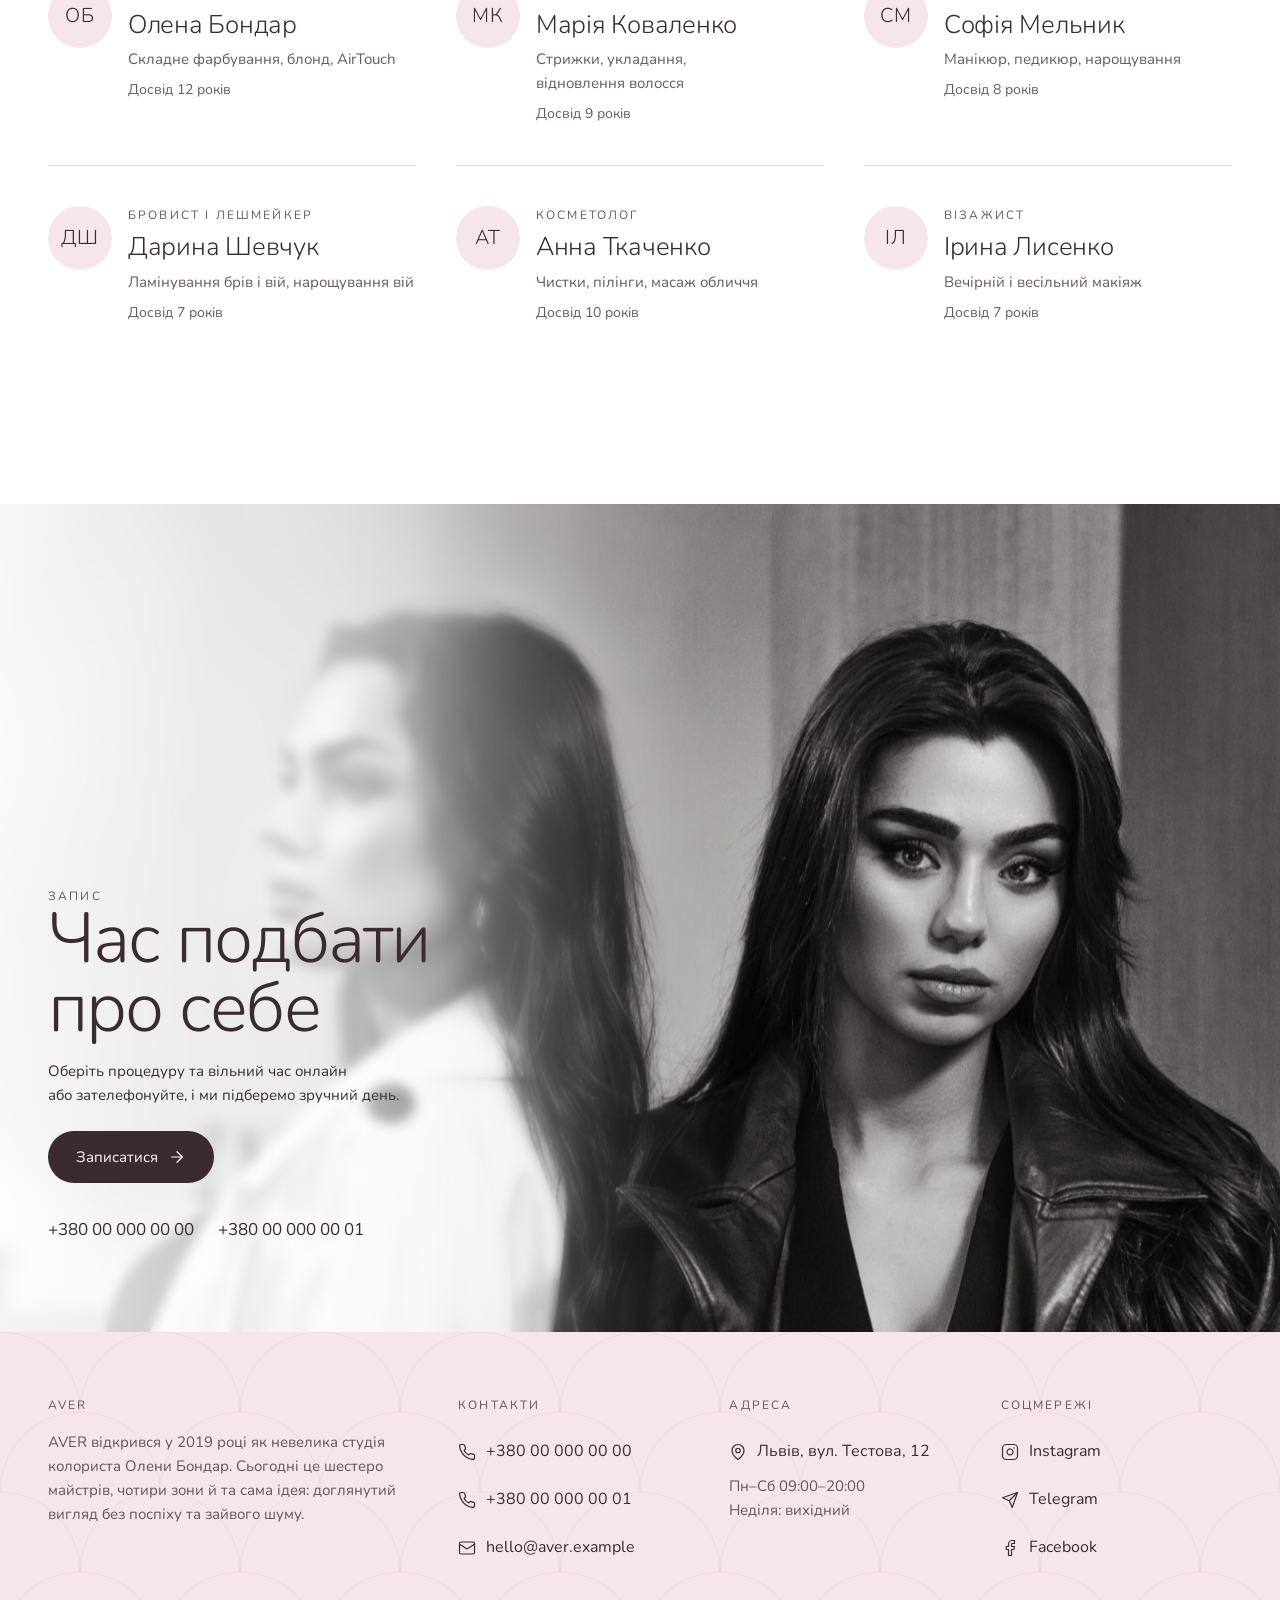
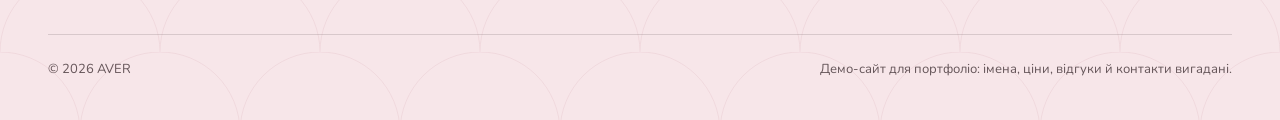
==== commit 0f1809b4: "Адмінка, етап 3: записи й розклад - schedule.js: спільна логіка вільного часу, накладок, ціни з допл" ====
--- a/index.html
+++ b/index.html
@@ -46,6 +46,7 @@
 
   <script src="script.js"></script>
   <script src="typo.js" defer></script>
+  <script src="schedule.js" defer></script>
   <script src="db-local.js" defer></script>
   <script src="data.js" defer></script>
 </head>
@@ -154,7 +155,7 @@
         <div class="tabs rise" role="tablist" aria-label="Категорії послуг" data-services-tabs></div>
         <div class="rise d1" data-services-panels></div>
         <noscript><p>Щоб побачити перелік послуг, увімкніть JavaScript або зателефонуйте нам.</p></noscript>
-        <p class="services__note">Майстра можна обрати під&nbsp;час онлайн-запису, у&nbsp;коментарі.</p>
+        <p class="services__note">Майстра можна обрати під&nbsp;час онлайн-запису.</p>
       </div>
     </section>
 
@@ -317,7 +318,7 @@
             <span class="label">06 / Команда</span>
             <h2 id="team-title">Команда<br>майстрів</h2>
           </div>
-          <p class="rise d1">Шестеро майстрів, кожен відповідає за&nbsp;свій напрям. Хочете до&nbsp;когось конкретного? Напишіть ім'я в&nbsp;коментарі до&nbsp;запису.</p>
+          <p class="rise d1">Шестеро майстрів, кожен відповідає за&nbsp;свій напрям. Хочете до&nbsp;когось конкретного? Оберіть майстра під&nbsp;час онлайн-запису.</p>
         </div>
         <!-- майстри підставляються з адмінки (script.js), ця розмітка лишається на випадок помилки -->
         <ul class="team" data-team>
@@ -407,7 +408,7 @@
           <address>
             <a class="ulink" href="https://www.google.com/maps/search/?api=1&amp;query=%D0%9B%D1%8C%D0%B2%D1%96%D0%B2" target="_blank" rel="noopener"><svg class="icon" aria-hidden="true"><use href="#i-pin"/></svg>Львів, вул.&nbsp;Тестова,&nbsp;12</a>
           </address>
-          <p class="muted">Пн–Сб 09:00–20:00<br>Неділя: вихідний</p>
+          <p class="muted" data-hours>Пн–Сб 09:00–20:00<br>Неділя: вихідний</p>
         </div>
         <div>
           <h2>Соцмережі</h2>
